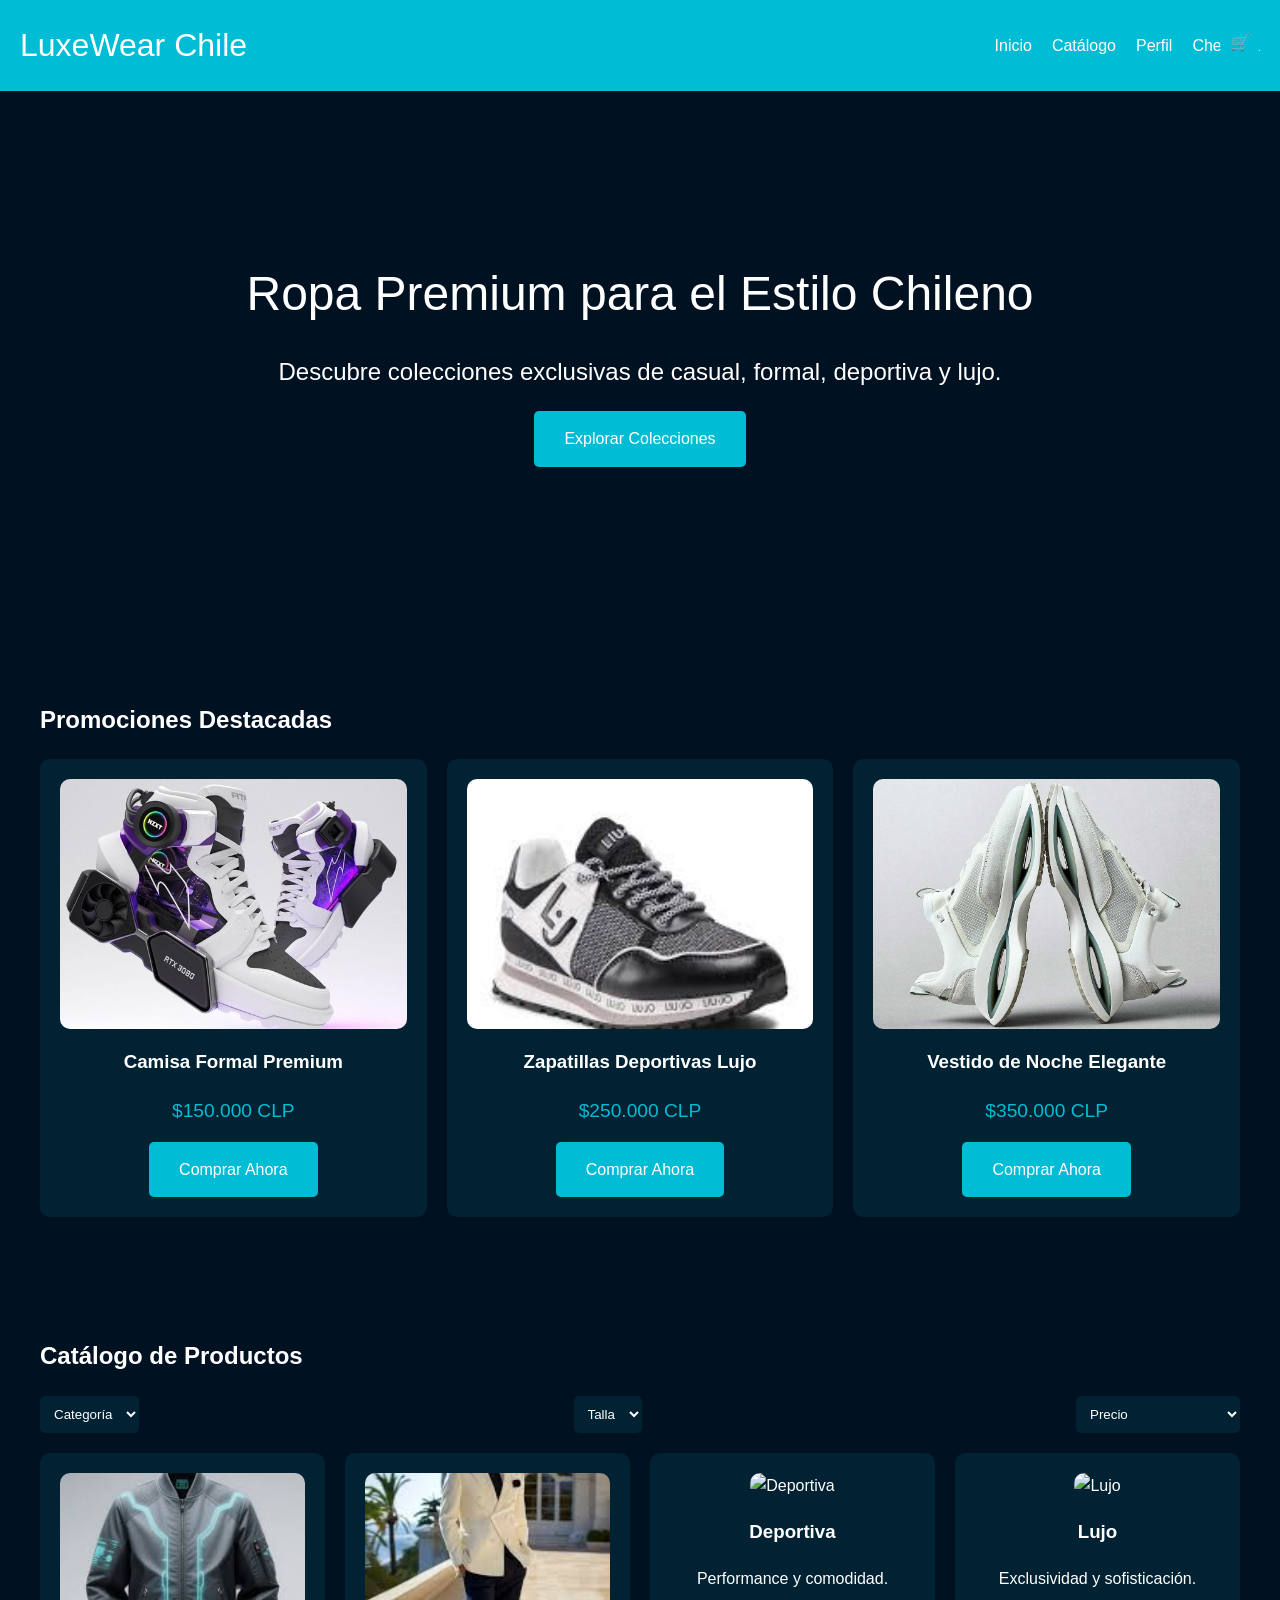
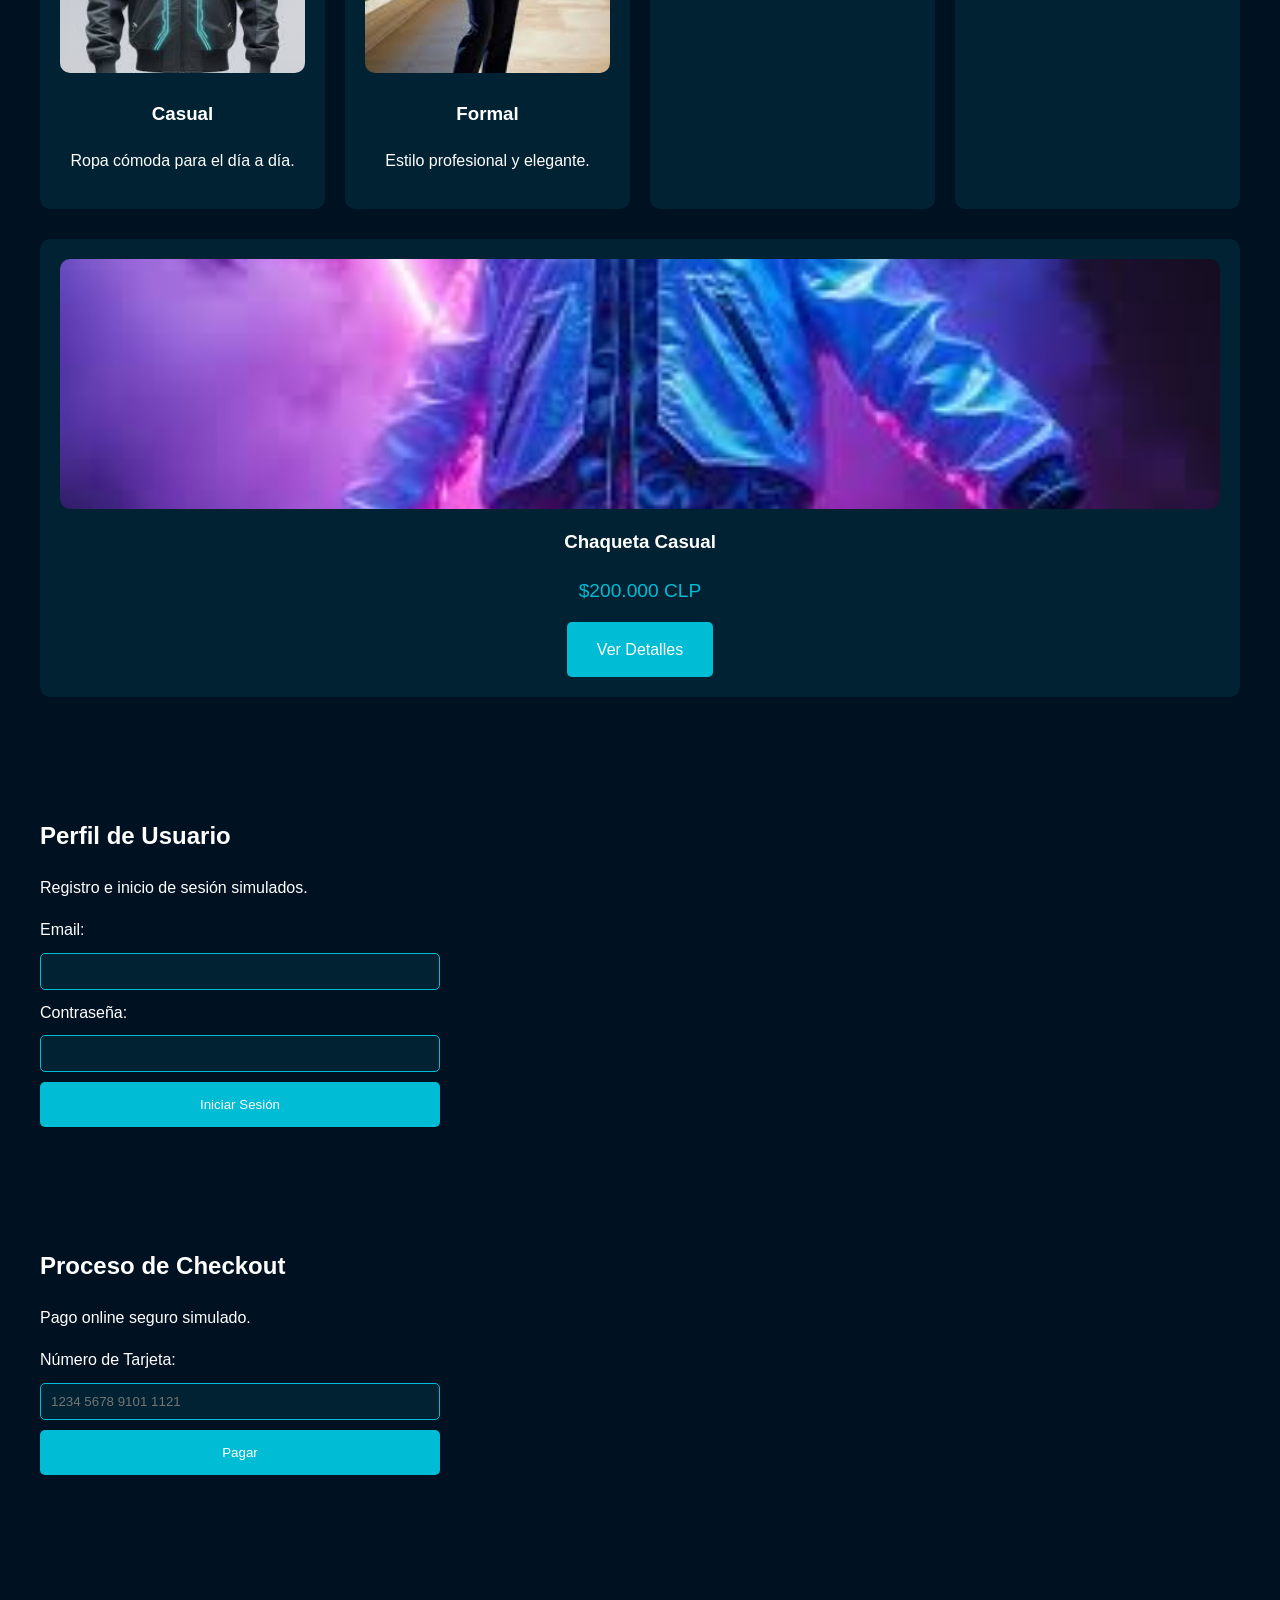
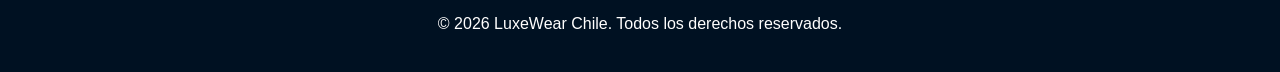
==== pagina/index.html @ 0e051fef "Merge branch 'main' of https://github.com/vantonio11/Programaci-n-Front-End" ====
<!DOCTYPE html>
<html lang="es">
<head>
    <meta charset="UTF-8">
    <meta name="viewport" content="width=device-width, initial-scale=1.0">
    <title>LuxeWear Chile - Ropa Premium</title>
    
    <link rel="stylesheet" href="estilos/estilo_pag_rop.css">
    
    <link rel="icon" href="imagenes/logo/logo.svg" type="image/x-icon">
</head>
<body>
    <header>
        <h1>LuxeWear Chile</h1>
        <nav>
            <ul>
                <li><a href="#inicio">Inicio</a></li>
                <li><a href="#catalogo">Catálogo</a></li>
                <li><a href="#perfil">Perfil</a></li>
                <li><a href="#checkout">Checkout</a></li>
            </ul>
        </nav>
    </header>

    <div class="cart" onclick="alert('Carrito de compras - Funcionalidad básica')">🛒</div>
    
    <section id="inicio" class="banner">
        <div>
            <h2>Ropa Premium para el Estilo Chileno</h2>
            <p>Descubre colecciones exclusivas de casual, formal, deportiva y lujo.</p>
            <a href="#catalogo" class="cta-button">Explorar Colecciones</a>
        </div>
    </section>
    
    <section class="section">
        <h2>Promociones Destacadas</h2>
        <div class="products">
            <div class="product">
                <img src="imagenes/zapatillas/zapa2.jpg" alt="Producto 1">
                <h3>Camisa Formal Premium</h3>
                <p class="price">$150.000 CLP</p>
                <a href="#" class="cta-button">Comprar Ahora</a>
            </div>
            <div class="product">
                <img src="imagenes/zapatillas/zapa1.jpg" alt="Producto 2">
                <h3>Zapatillas Deportivas Lujo</h3>
                <p class="price">$250.000 CLP</p>
                <a href="#" class="cta-button">Comprar Ahora</a>
            </div>
            <div class="product">
                <img src="imagenes/zapatillas/zapa3.jpg" alt="Producto 3">
                <h3>Vestido de Noche Elegante</h3>
                <p class="price">$350.000 CLP</p>
                <a href="#" class="cta-button">Comprar Ahora</a>
            </div>
        </div>
    </section>
    
    <section id="catalogo" class="section">
        <h2>Catálogo de Productos</h2>
        <div class="filters">
            <select>
                <option>Categoría</option>
                <option>Casual</option>
                <option>Formal</option>
                <option>Deportiva</option>
                <option>Lujo</option>
            </select>
            <select>
                <option>Talla</option>
                <option>S</option>
                <option>M</option>
                <option>L</option>
                <option>XL</option>
            </select>
            <select>
                <option>Precio</option>
                <option>$0 - $100.000</option>
                <option>$100.000 - $300.000</option>
                <option>$300.000+</option>
            </select>
        </div>
        <div class="categories">
            <div class="category">
                <img src="imagenes/chaquetas/chaqueta3.jpg" alt="Casual">
                <h3>Casual</h3>
                <p>Ropa cómoda para el día a día.</p>
            </div>
            <div class="category">
                <img src="imagenes/trajes/traje1.jpg" alt="Formal">
                <h3>Formal</h3>
                <p>Estilo profesional y elegante.</p>
            </div>
            <div class="category">
                <img src="https://via.placeholder.com/250x200/002233/00bcd4?text=Deportiva" alt="Deportiva">
                <h3>Deportiva</h3>
                <p>Performance y comodidad.</p>
            </div>
            <div class="category">
                <img src="https://via.placeholder.com/250x200/002233/00bcd4?text=Lujo" alt="Lujo">
                <h3>Lujo</h3>
                <p>Exclusividad y sofisticación.</p>
            </div>
        </div>
        <div class="products" style="margin-top: 30px;">
            <div class="product">
                <img src="imagenes/chaquetas/chaqueta2.jpg" alt="Producto 4">
                <h3>Chaqueta Casual</h3>
                <p class="price">$200.000 CLP</p>
                <a href="#" class="cta-button">Ver Detalles</a>
            </div>
        </div>
    </section>
    
    <section id="perfil" class="section">
        <h2>Perfil de Usuario</h2>
        <p>Registro e inicio de sesión simulados.</p>
        <form>
            <label for="email">Email:</label>
            <input type="email" id="email" name="email" required>
            <label for="password">Contraseña:</label>
            <input type="password" id="password" name="password" required>
            <button type="submit" class="cta-button" style="border:none; cursor:pointer;">Iniciar Sesión</button>
        </form>
    </section>
    
    <section id="checkout" class="section">
        <h2>Proceso de Checkout</h2>
        <p>Pago online seguro simulado.</p>
        <form>
            <label for="card">Número de Tarjeta:</label>
            <input type="text" id="card" name="card" placeholder="1234 5678 9101 1121" required>
            <button type="submit" class="cta-button" style="border:none; cursor:pointer;">Pagar</button>
        </form>
    </section>
    
    <footer>
        <p>&copy; 2026 LuxeWear Chile. Todos los derechos reservados.</p>
    </footer>
    
    <script>
        // JS para interacción básica
        document.querySelectorAll('.category').forEach(cat => {
            cat.addEventListener('click', () => {
                alert('Filtrar por categoría: ' + cat.querySelector('h3').textContent);
            });
        });
    </script>
</body>
</html>
---- pagina/estilos/estilo_pag_rop.css ----
/* Configuración General */
body {
    font-family: 'Helvetica Neue', Arial, sans-serif;
    margin: 0;
    padding: 0;
    background-color: #001122; /* Azul marino */
    color: #ffffff; /* Blanco */
    line-height: 1.6;
}

/* Encabezado */
header {
    background-color: #00bcd4; /* Cian */
    padding: 20px;
    display: flex;
    justify-content: space-between;
    align-items: center;
    position: sticky;
    top: 0;
    z-index: 100;
}

header h1 {
    margin: 0;
    font-size: 2em;
    font-weight: 300;
}

nav ul {
    list-style: none;
    margin: 0;
    padding: 0;
    display: flex;
}

nav li {
    margin-left: 20px;
}

nav a {
    color: #ffffff;
    text-decoration: none;
    font-weight: 300;
}

nav a:hover {
    text-decoration: underline;
}

/* Carrito */
.cart {
    position: fixed;
    top: 20px;
    right: 20px;
    background-color: #00bcd4;
    color: #ffffff;
    padding: 10px;
    border-radius: 50%;
    cursor: pointer;
    z-index: 101;
}

/* Banner Principal */
.banner {
    background-image: url('https://via.placeholder.com/1920x600/001122/00bcd4?text=Banner+LuxeWear');
    background-size: cover;
    background-position: center;
    height: 60vh;
    display: flex;
    align-items: center;
    justify-content: center;
    text-align: center;
    animation: fadeIn 2s;
}

.banner h2 {
    font-size: 3em;
    margin: 0;
    font-weight: 300;
}

.banner p {
    font-size: 1.5em;
    margin: 20px 0;
}

/* Botones y Secciones */
.cta-button {
    background-color: #00bcd4;
    color: #ffffff;
    padding: 15px 30px;
    text-decoration: none;
    border-radius: 5px;
    font-weight: 300;
    transition: background-color 0.3s;
    display: inline-block;
}

.cta-button:hover {
    background-color: #0097a7;
}

.section {
    padding: 50px 20px;
    max-width: 1200px;
    margin: 0 auto;
}

/* Cuadrículas (Grids) */
.categories, .products {
    display: grid;
    grid-template-columns: repeat(auto-fit, minmax(250px, 1fr));
    gap: 20px;
}

.category, .product {
    background-color: #002233;
    padding: 20px;
    text-align: center;
    border-radius: 10px;
    transition: transform 0.3s;
}

.category:hover {
    transform: translateY(-10px);
}

.category img, .product img {
    width: 100%;
    height: 200px;
    object-fit: cover;
    border-radius: 10px;
}

.product img {
    height: 250px;
}

.product h3 {
    margin: 10px 0;
}

.product .price {
    font-size: 1.2em;
    color: #00bcd4;
    margin-bottom: 15px;
}

/* Filtros y Formularios */
.filters {
    display: flex;
    justify-content: space-between;
    margin-bottom: 20px;
}

.filters select {
    background-color: #002233;
    color: #ffffff;
    border: none;
    padding: 10px;
    border-radius: 5px;
}

form {
    display: flex;
    flex-direction: column;
    max-width: 400px;
    gap: 10px;
}

input {
    padding: 10px;
    border-radius: 5px;
    border: 1px solid #00bcd4;
    background-color: #002233;
    color: white;
}

/* Pie de página */
footer {
    background-color: #001122;
    text-align: center;
    padding: 20px;
    margin-top: 50px;
}

/* Animaciones */
@keyframes fadeIn {
    from { opacity: 0; }
    to { opacity: 1; }
}

/* Responsivo */
@media (max-width: 768px) {
    header {
        flex-direction: column;
    }
    nav ul {
        flex-direction: column;
        margin-top: 10px;
    }
    nav li {
        margin: 5px 0;
        text-align: center;
    }
    .banner h2 {
        font-size: 2em;
    }
    .banner p {
        font-size: 1.2em;
    }
}
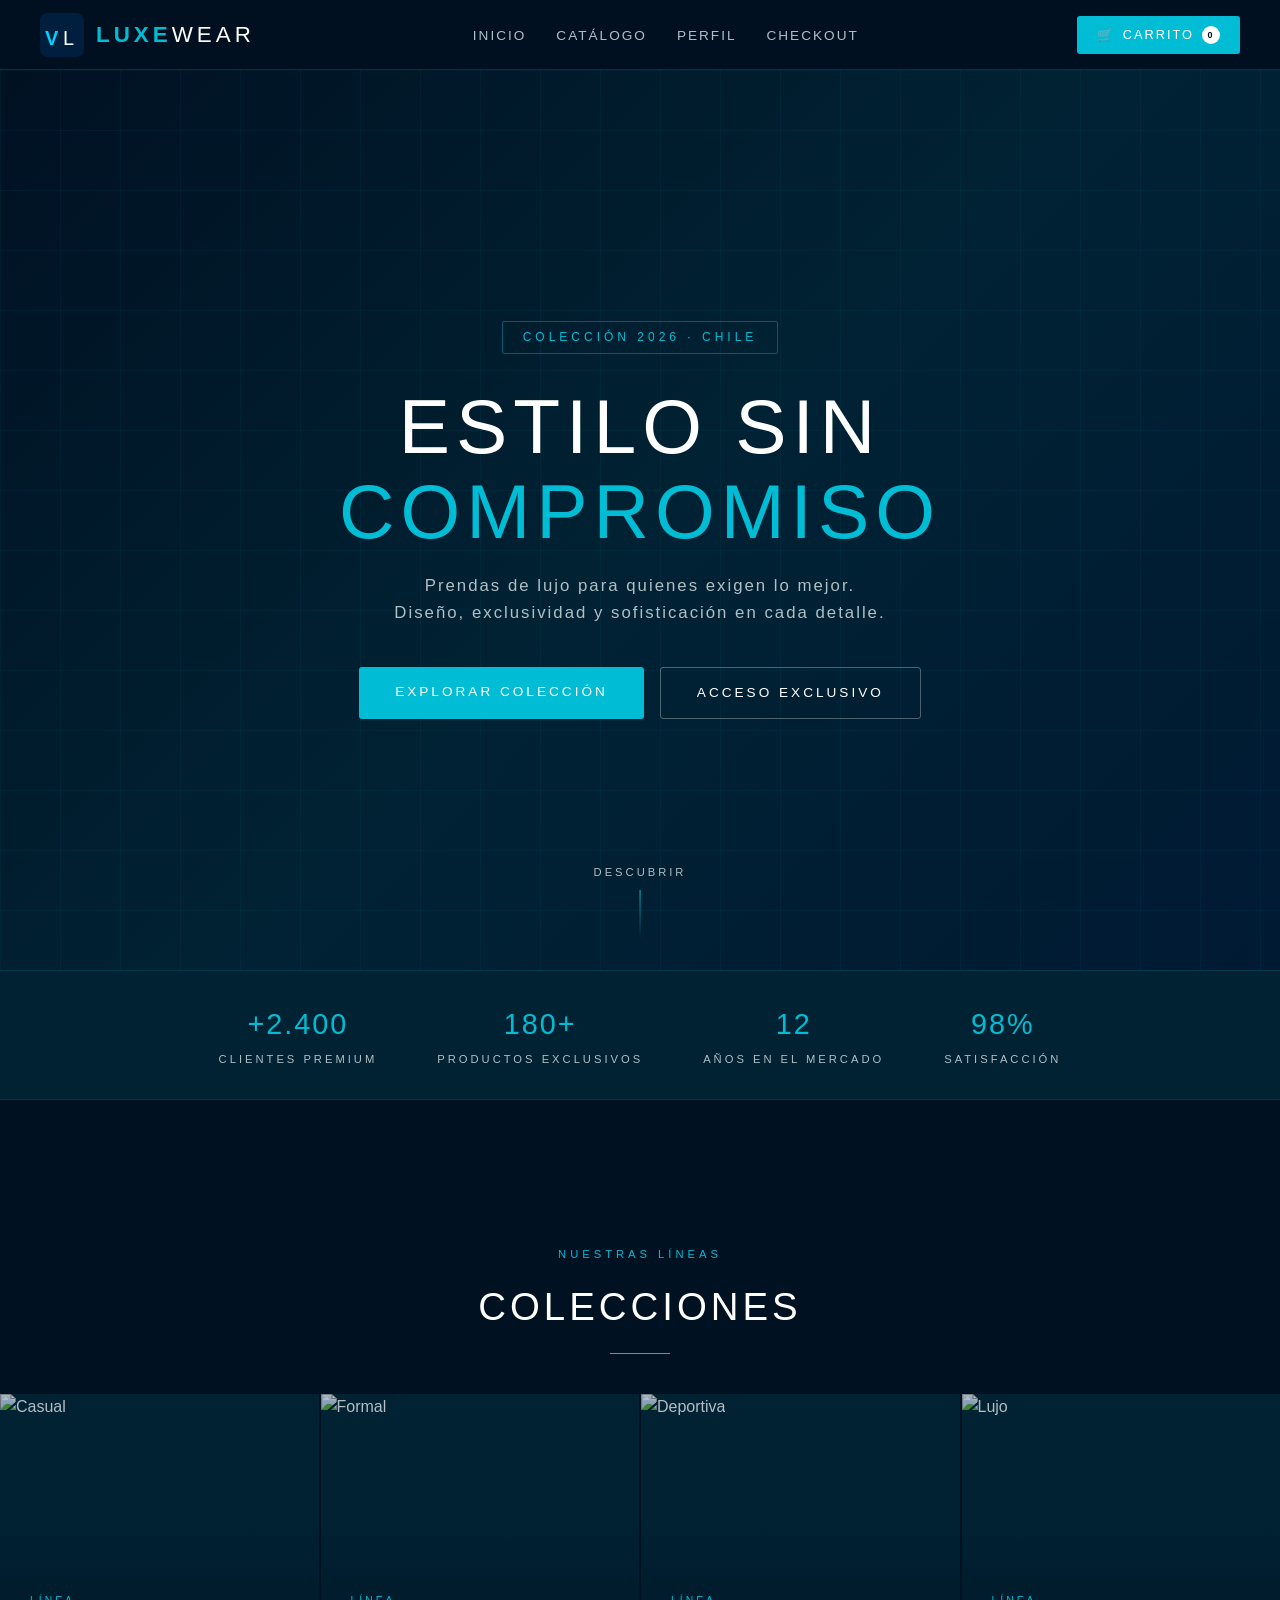
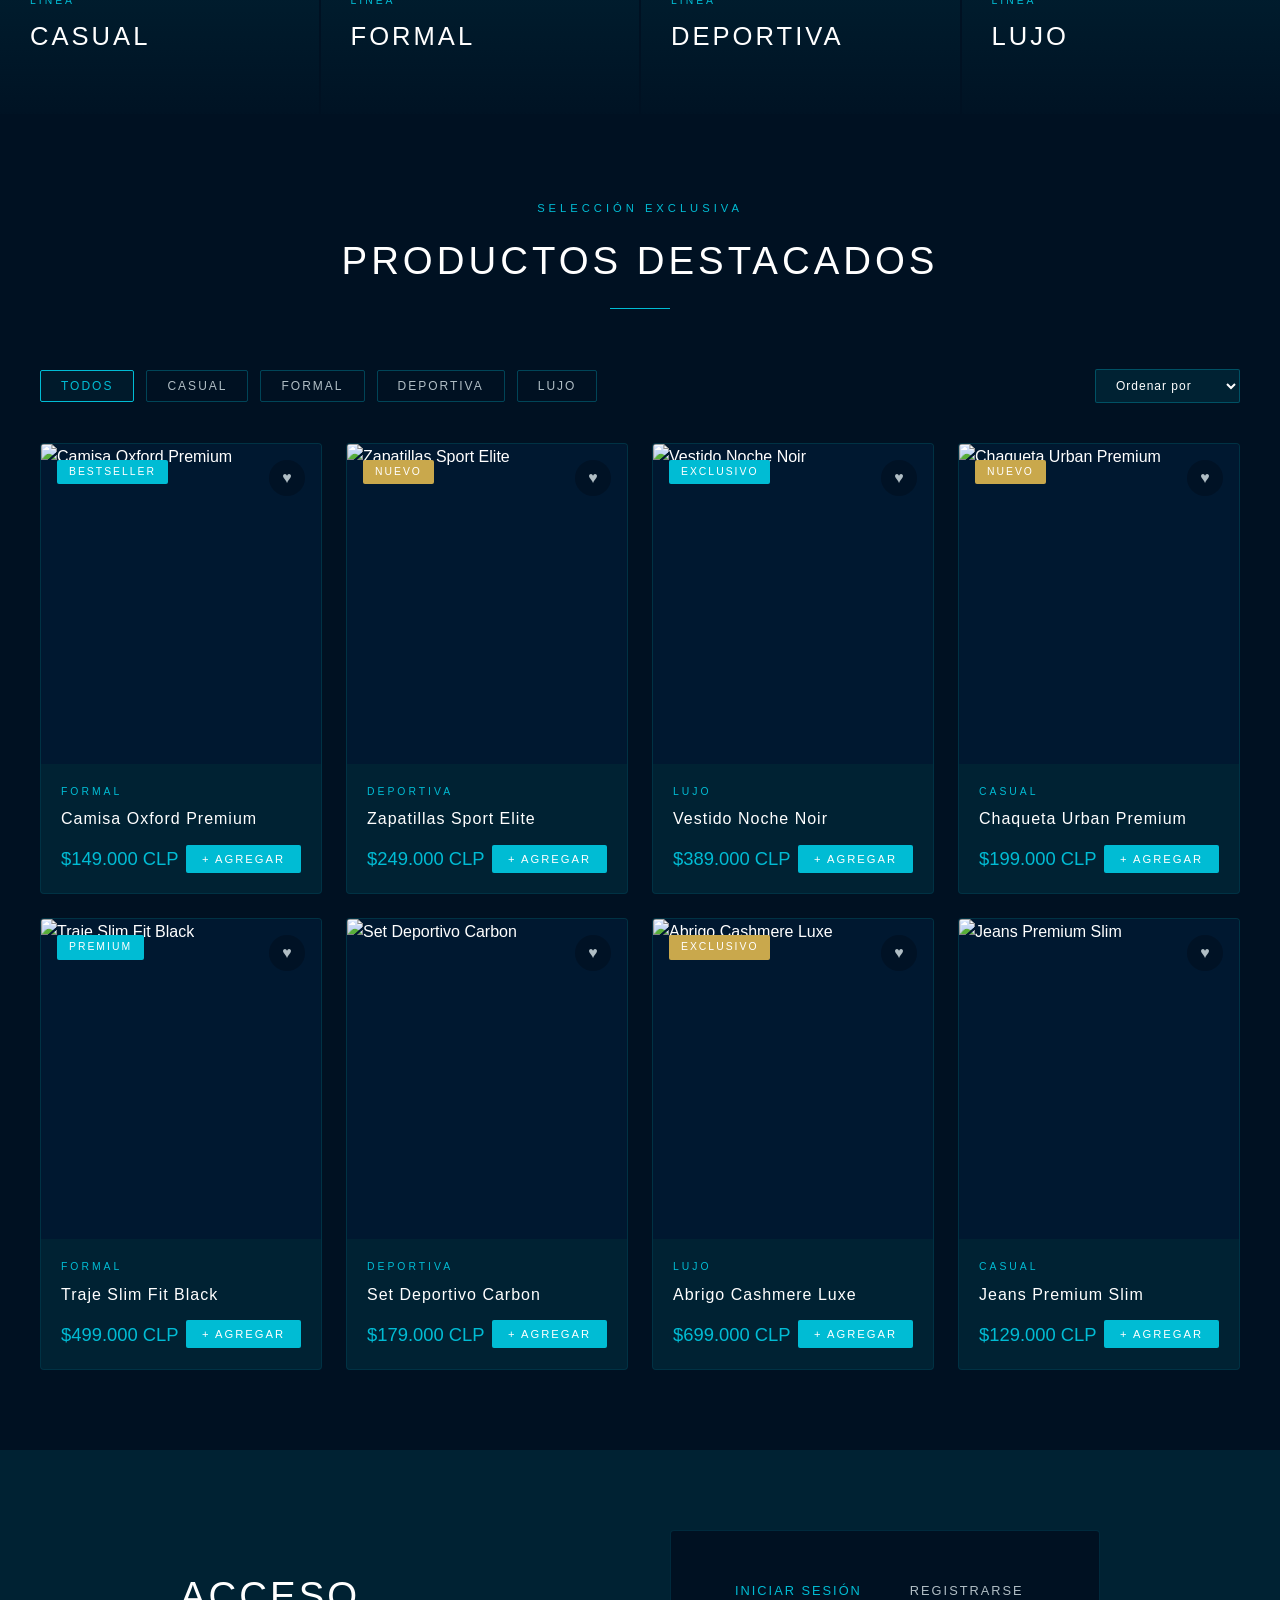
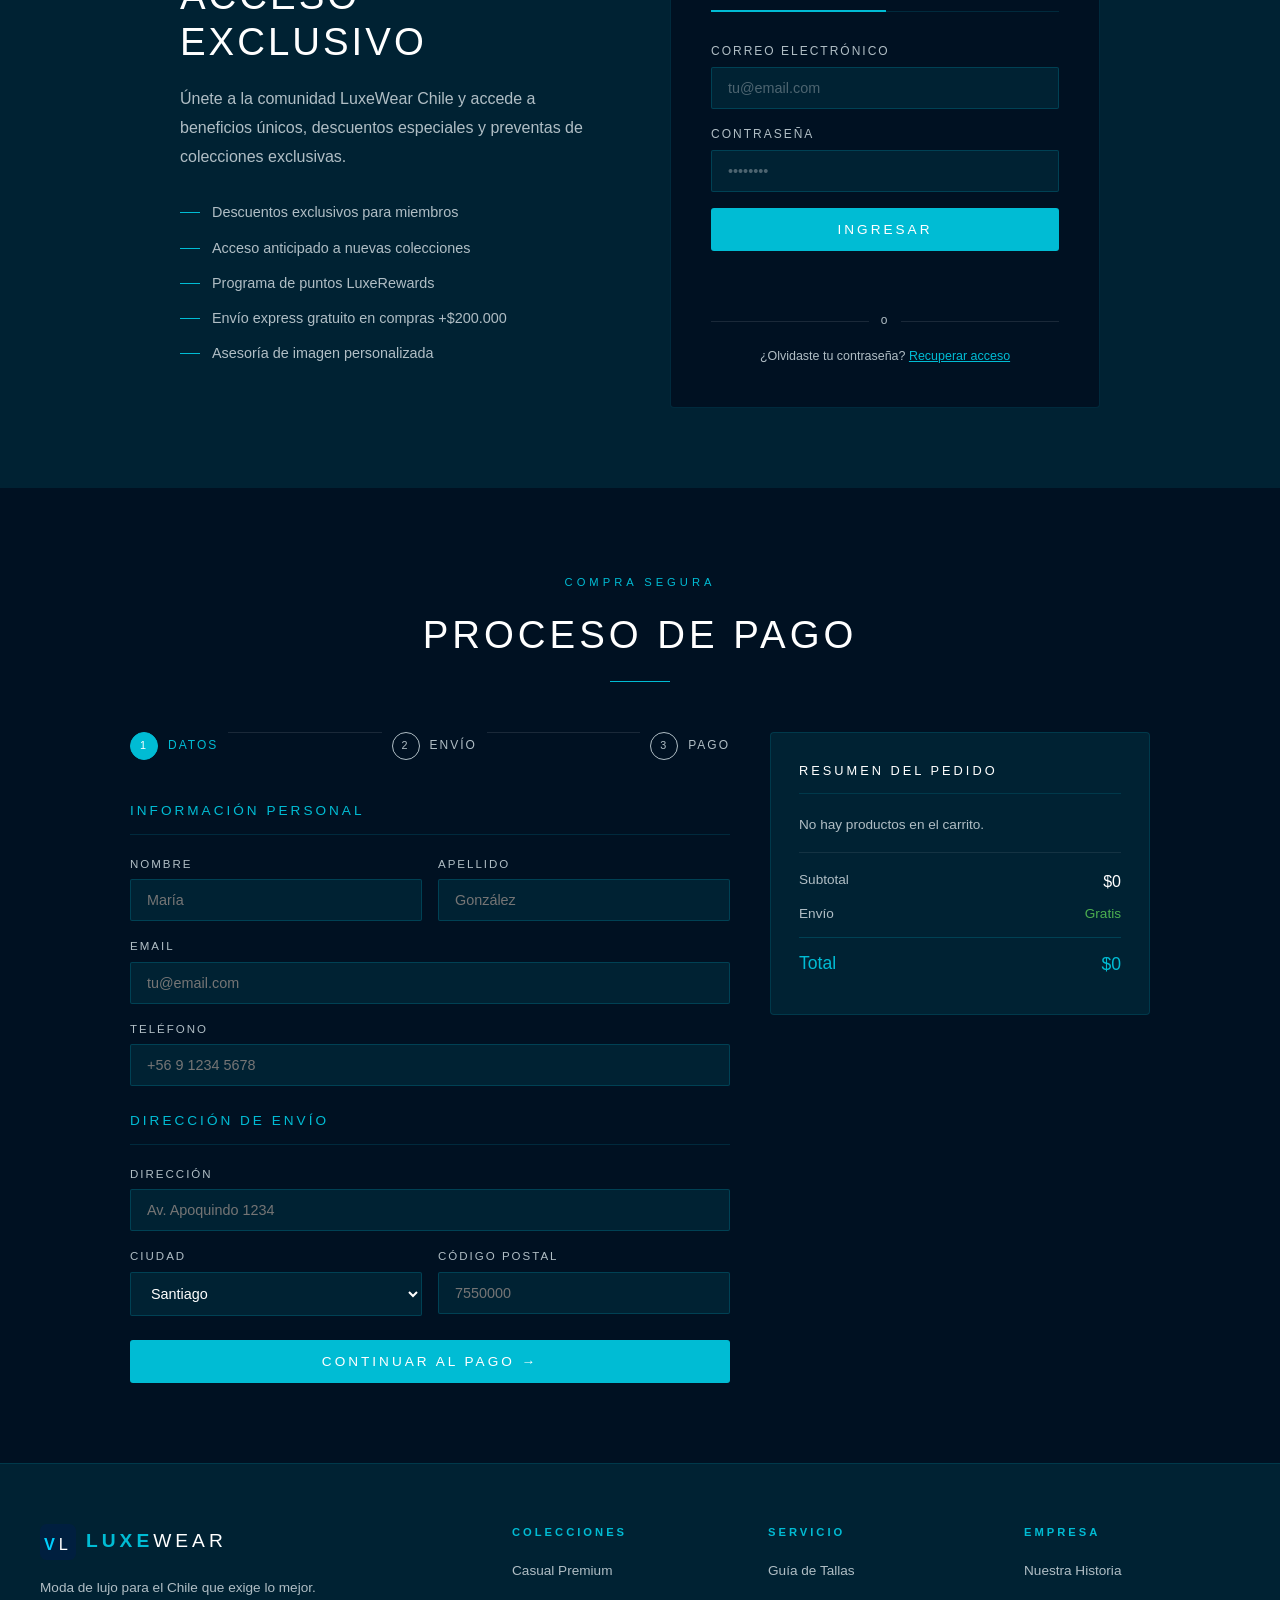
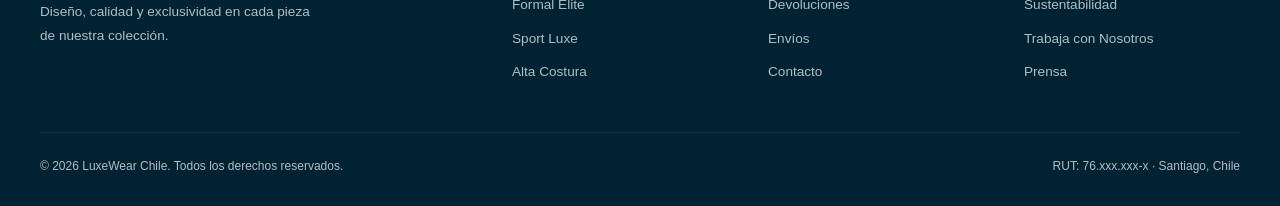
==== commit 6931cfcf: "Fix typo in project title in README.md" ====
--- a/pagina/index.html
+++ b/pagina/index.html
@@ -1,150 +1,708 @@
 <!DOCTYPE html>
 <html lang="es">
 <head>
-    <meta charset="UTF-8">
-    <meta name="viewport" content="width=device-width, initial-scale=1.0">
-    <title>LuxeWear Chile - Ropa Premium</title>
-    
-    <link rel="stylesheet" href="estilos/estilo_pag_rop.css">
-    
-    <link rel="icon" href="imagenes/logo/logo.svg" type="image/x-icon">
+<meta charset="UTF-8">
+<meta name="viewport" content="width=device-width, initial-scale=1.0">
+<title>LuxeWear Chile</title>
+<style>
+  *{margin:0;padding:0;box-sizing:border-box}
+  :root{--navy:#001122;--navy2:#002233;--navy3:#003344;--cyan:#00bcd4;--cyan2:#0097a7;--cyan3:#00e5ff;--white:#ffffff;--gray:#b0bec5;--gold:#c9a84c}
+  body{font-family:'Helvetica Neue',Arial,sans-serif;background:var(--navy);color:var(--white);line-height:1.6;scroll-behavior:smooth}
+  /* HEADER */
+  header{background:rgba(0,17,34,0.95);backdrop-filter:blur(10px);padding:0 40px;height:70px;display:flex;justify-content:space-between;align-items:center;position:sticky;top:0;z-index:200;border-bottom:1px solid rgba(0,188,212,0.2)}
+  .logo{display:flex;align-items:center;gap:12px;text-decoration:none}
+  .logo svg{width:44px;height:44px}
+  .logo-text{font-size:1.4em;font-weight:200;letter-spacing:4px;color:var(--white);text-transform:uppercase}
+  .logo-text span{color:var(--cyan);font-weight:600}
+  nav ul{list-style:none;display:flex;gap:30px;align-items:center}
+  nav a{color:var(--gray);text-decoration:none;font-size:.85em;letter-spacing:2px;text-transform:uppercase;transition:color .3s}
+  nav a:hover{color:var(--cyan)}
+  .nav-cart{background:var(--cyan);color:var(--white);border:none;padding:10px 20px;border-radius:3px;cursor:pointer;font-size:.8em;letter-spacing:2px;text-transform:uppercase;transition:background .3s;display:flex;align-items:center;gap:8px}
+  .nav-cart:hover{background:var(--cyan2)}
+  .cart-count{background:var(--white);color:var(--navy);border-radius:50%;width:18px;height:18px;font-size:.7em;display:flex;align-items:center;justify-content:center;font-weight:700}
+  /* HERO */
+  #inicio{min-height:100vh;display:flex;align-items:center;justify-content:center;text-align:center;position:relative;overflow:hidden}
+  .hero-bg{position:absolute;inset:0;background:linear-gradient(135deg,#001122 0%,#002233 50%,#001a33 100%);z-index:0}
+  .hero-grid{position:absolute;inset:0;background-image:linear-gradient(rgba(0,188,212,0.05) 1px,transparent 1px),linear-gradient(90deg,rgba(0,188,212,0.05) 1px,transparent 1px);background-size:60px 60px;z-index:1}
+  .hero-content{position:relative;z-index:2;max-width:800px;padding:40px 20px}
+  .hero-tag{display:inline-block;border:1px solid rgba(0,188,212,0.4);color:var(--cyan);font-size:.75em;letter-spacing:4px;text-transform:uppercase;padding:6px 20px;border-radius:2px;margin-bottom:30px}
+  .hero-title{font-size:clamp(2.5em,6vw,5em);font-weight:100;letter-spacing:6px;text-transform:uppercase;line-height:1.1;margin-bottom:20px}
+  .hero-title strong{color:var(--cyan);font-weight:300;display:block}
+  .hero-sub{color:var(--gray);font-size:1.05em;font-weight:300;letter-spacing:2px;margin-bottom:40px;max-width:500px;margin-left:auto;margin-right:auto}
+  .hero-btns{display:flex;gap:16px;justify-content:center;flex-wrap:wrap}
+  .btn-primary{background:var(--cyan);color:var(--white);padding:14px 36px;border-radius:3px;text-decoration:none;font-size:.85em;letter-spacing:3px;text-transform:uppercase;transition:all .3s;border:none;cursor:pointer;display:inline-block}
+  .btn-primary:hover{background:var(--cyan2);transform:translateY(-2px)}
+  .btn-outline{background:transparent;color:var(--white);padding:14px 36px;border-radius:3px;text-decoration:none;font-size:.85em;letter-spacing:3px;text-transform:uppercase;transition:all .3s;border:1px solid rgba(255,255,255,0.3);cursor:pointer;display:inline-block}
+  .btn-outline:hover{border-color:var(--cyan);color:var(--cyan);transform:translateY(-2px)}
+  .hero-scroll{position:absolute;bottom:30px;left:50%;transform:translateX(-50%);z-index:2;text-align:center;color:var(--gray);font-size:.7em;letter-spacing:3px;text-transform:uppercase}
+  .scroll-line{width:1px;height:50px;background:linear-gradient(var(--cyan),transparent);margin:8px auto 0}
+  /* STATS */
+  .stats-bar{background:var(--navy2);border-top:1px solid rgba(0,188,212,0.15);border-bottom:1px solid rgba(0,188,212,0.15);padding:30px 40px;display:flex;justify-content:center;gap:60px;flex-wrap:wrap}
+  .stat{text-align:center}
+  .stat-num{font-size:1.8em;font-weight:200;color:var(--cyan);letter-spacing:2px}
+  .stat-label{font-size:.7em;letter-spacing:3px;text-transform:uppercase;color:var(--gray);margin-top:4px}
+  /* SECTIONS */
+  .section{padding:80px 40px;max-width:1300px;margin:0 auto}
+  .section-header{text-align:center;margin-bottom:60px}
+  .section-tag{display:inline-block;color:var(--cyan);font-size:.7em;letter-spacing:4px;text-transform:uppercase;margin-bottom:12px}
+  .section-title{font-size:clamp(1.8em,3vw,2.8em);font-weight:200;letter-spacing:4px;text-transform:uppercase}
+  .section-line{width:60px;height:1px;background:var(--cyan);margin:16px auto 0}
+  /* CATEGORÍAS */
+  #catalogo{padding-top:80px}
+  .cat-grid{display:grid;grid-template-columns:repeat(auto-fit,minmax(260px,1fr));gap:2px}
+  .cat-card{position:relative;height:320px;overflow:hidden;cursor:pointer;background:var(--navy2)}
+  .cat-img{width:100%;height:100%;object-fit:cover;transition:transform .6s;opacity:.7}
+  .cat-card:hover .cat-img{transform:scale(1.08)}
+  .cat-overlay{position:absolute;inset:0;background:linear-gradient(to top,rgba(0,17,34,.9) 0%,transparent 60%);display:flex;flex-direction:column;justify-content:flex-end;padding:30px;transition:all .3s}
+  .cat-card:hover .cat-overlay{background:linear-gradient(to top,rgba(0,17,34,.95) 0%,rgba(0,188,212,.1) 100%)}
+  .cat-tag{color:var(--cyan);font-size:.65em;letter-spacing:3px;text-transform:uppercase;margin-bottom:6px}
+  .cat-name{font-size:1.6em;font-weight:200;letter-spacing:3px;text-transform:uppercase}
+  .cat-desc{color:var(--gray);font-size:.85em;margin-top:6px;opacity:0;transform:translateY(10px);transition:all .3s}
+  .cat-card:hover .cat-desc{opacity:1;transform:translateY(0)}
+  /* PRODUCTOS */
+  .prod-filters{display:flex;gap:12px;margin-bottom:40px;flex-wrap:wrap;align-items:center}
+  .filter-btn{background:transparent;border:1px solid rgba(0,188,212,0.3);color:var(--gray);padding:8px 20px;border-radius:2px;cursor:pointer;font-size:.75em;letter-spacing:2px;text-transform:uppercase;transition:all .3s}
+  .filter-btn.active,.filter-btn:hover{border-color:var(--cyan);color:var(--cyan);background:rgba(0,188,212,0.05)}
+  .filter-select{background:var(--navy2);border:1px solid rgba(0,188,212,0.3);color:var(--white);padding:8px 16px;border-radius:2px;font-size:.75em;letter-spacing:1px;margin-left:auto}
+  .prod-grid{display:grid;grid-template-columns:repeat(auto-fill,minmax(280px,1fr));gap:24px}
+  .prod-card{background:var(--navy2);border:1px solid rgba(0,188,212,0.1);border-radius:4px;overflow:hidden;transition:all .3s;cursor:pointer}
+  .prod-card:hover{border-color:rgba(0,188,212,0.4);transform:translateY(-4px)}
+  .prod-img-wrap{position:relative;height:320px;overflow:hidden;background:#001830}
+  .prod-img{width:100%;height:100%;object-fit:cover;transition:transform .6s}
+  .prod-card:hover .prod-img{transform:scale(1.05)}
+  .prod-badge{position:absolute;top:16px;left:16px;background:var(--cyan);color:var(--white);font-size:.65em;letter-spacing:2px;text-transform:uppercase;padding:4px 12px;border-radius:2px}
+  .prod-badge.new{background:var(--gold)}
+  .prod-fav{position:absolute;top:16px;right:16px;background:rgba(0,17,34,.7);border:none;color:var(--gray);width:36px;height:36px;border-radius:50%;cursor:pointer;display:flex;align-items:center;justify-content:center;font-size:1em;transition:all .3s}
+  .prod-fav:hover,.prod-fav.active{color:#ff6b6b;background:rgba(255,107,107,.15)}
+  .prod-info{padding:20px}
+  .prod-cat{color:var(--cyan);font-size:.65em;letter-spacing:3px;text-transform:uppercase;margin-bottom:6px}
+  .prod-name{font-size:1em;font-weight:400;letter-spacing:1px;margin-bottom:8px}
+  .prod-bottom{display:flex;justify-content:space-between;align-items:center;margin-top:12px}
+  .prod-price{font-size:1.15em;color:var(--cyan);font-weight:300}
+  .prod-price-old{font-size:.8em;color:var(--gray);text-decoration:line-through;margin-left:6px}
+  .btn-add{background:var(--cyan);border:none;color:var(--white);padding:8px 16px;border-radius:2px;font-size:.7em;letter-spacing:2px;text-transform:uppercase;cursor:pointer;transition:background .3s}
+  .btn-add:hover{background:var(--cyan2)}
+  /* CARRITO LATERAL */
+  .cart-overlay{position:fixed;inset:0;background:rgba(0,0,0,.7);z-index:300;opacity:0;pointer-events:none;transition:opacity .3s}
+  .cart-overlay.open{opacity:1;pointer-events:all}
+  .cart-drawer{position:fixed;right:-420px;top:0;width:420px;max-width:95vw;height:100vh;background:var(--navy2);border-left:1px solid rgba(0,188,212,0.2);z-index:301;transition:right .35s cubic-bezier(.4,0,.2,1);display:flex;flex-direction:column}
+  .cart-drawer.open{right:0}
+  .cart-header-d{padding:24px;border-bottom:1px solid rgba(0,188,212,0.15);display:flex;justify-content:space-between;align-items:center}
+  .cart-header-d h3{font-size:1em;letter-spacing:3px;text-transform:uppercase;font-weight:300}
+  .cart-close{background:none;border:none;color:var(--gray);font-size:1.5em;cursor:pointer;transition:color .3s}
+  .cart-close:hover{color:var(--white)}
+  .cart-items{flex:1;overflow-y:auto;padding:20px}
+  .cart-item{display:flex;gap:12px;margin-bottom:16px;padding-bottom:16px;border-bottom:1px solid rgba(255,255,255,.06)}
+  .cart-item-img{width:70px;height:80px;object-fit:cover;border-radius:2px;background:var(--navy3)}
+  .cart-item-info{flex:1}
+  .cart-item-name{font-size:.85em;margin-bottom:4px}
+  .cart-item-price{color:var(--cyan);font-size:.9em}
+  .cart-item-qty{display:flex;align-items:center;gap:10px;margin-top:8px}
+  .qty-btn{background:var(--navy3);border:1px solid rgba(0,188,212,0.2);color:var(--white);width:24px;height:24px;border-radius:2px;cursor:pointer;font-size:1em;display:flex;align-items:center;justify-content:center}
+  .cart-item-remove{background:none;border:none;color:var(--gray);font-size:.75em;cursor:pointer;letter-spacing:1px;text-transform:uppercase;margin-top:6px;transition:color .3s}
+  .cart-item-remove:hover{color:#ff6b6b}
+  .cart-footer-d{padding:24px;border-top:1px solid rgba(0,188,212,0.15)}
+  .cart-total{display:flex;justify-content:space-between;margin-bottom:20px;font-size:1em}
+  .cart-total span:last-child{color:var(--cyan);font-size:1.2em}
+  .empty-cart{text-align:center;padding:60px 20px;color:var(--gray)}
+  .empty-cart-icon{font-size:3em;margin-bottom:16px;opacity:.4}
+  /* PERFIL / AUTH */
+  #perfil{background:var(--navy2);padding:80px 0}
+  .auth-container{max-width:1000px;margin:0 auto;padding:0 40px;display:grid;grid-template-columns:1fr 1fr;gap:60px;align-items:center}
+  .auth-info h2{font-size:clamp(1.8em,3vw,2.5em);font-weight:200;letter-spacing:3px;text-transform:uppercase;line-height:1.2;margin-bottom:20px}
+  .auth-info p{color:var(--gray);line-height:1.8;margin-bottom:30px}
+  .auth-features{list-style:none;display:flex;flex-direction:column;gap:12px}
+  .auth-features li{display:flex;align-items:center;gap:12px;color:var(--gray);font-size:.9em}
+  .auth-features li::before{content:'';width:20px;height:1px;background:var(--cyan);flex-shrink:0}
+  .auth-box{background:var(--navy);border:1px solid rgba(0,188,212,0.15);border-radius:4px;padding:40px}
+  .auth-tabs{display:flex;gap:0;margin-bottom:30px;border-bottom:1px solid rgba(0,188,212,0.15)}
+  .auth-tab{background:none;border:none;color:var(--gray);padding:12px 24px;font-size:.8em;letter-spacing:2px;text-transform:uppercase;cursor:pointer;border-bottom:2px solid transparent;margin-bottom:-1px;transition:all .3s}
+  .auth-tab.active{color:var(--cyan);border-bottom-color:var(--cyan)}
+  .auth-form{display:none;flex-direction:column;gap:16px}
+  .auth-form.active{display:flex}
+  .form-group{display:flex;flex-direction:column;gap:6px}
+  .form-group label{font-size:.75em;letter-spacing:2px;text-transform:uppercase;color:var(--gray)}
+  .form-group input{background:var(--navy2);border:1px solid rgba(0,188,212,0.2);color:var(--white);padding:12px 16px;border-radius:2px;font-size:.9em;transition:border .3s;outline:none}
+  .form-group input:focus{border-color:var(--cyan)}
+  .form-group input::placeholder{color:rgba(255,255,255,.3)}
+  .form-divider{display:flex;align-items:center;gap:12px;color:var(--gray);font-size:.75em;letter-spacing:2px}
+  .form-divider::before,.form-divider::after{content:'';flex:1;height:1px;background:rgba(255,255,255,.1)}
+  .auth-msg{font-size:.8em;text-align:center;margin-top:8px;min-height:20px;color:var(--cyan)}
+  /* CHECKOUT */
+  #checkout{padding:80px 0}
+  .checkout-container{max-width:1100px;margin:0 auto;padding:0 40px;display:grid;grid-template-columns:1fr 380px;gap:40px;align-items:start}
+  .checkout-steps{display:flex;gap:0;margin-bottom:40px}
+  .step{display:flex;align-items:center;gap:10px;font-size:.75em;letter-spacing:2px;text-transform:uppercase;color:var(--gray)}
+  .step.active{color:var(--cyan)}
+  .step.done{color:var(--gray)}
+  .step-num{width:28px;height:28px;border-radius:50%;border:1px solid currentColor;display:flex;align-items:center;justify-content:center;font-size:.9em;flex-shrink:0}
+  .step.active .step-num{background:var(--cyan);border-color:var(--cyan);color:var(--white)}
+  .step.done .step-num{background:rgba(0,188,212,.2);border-color:var(--cyan)}
+  .step-sep{flex:1;height:1px;background:rgba(255,255,255,.1);margin:0 10px}
+  .checkout-form-title{font-size:.85em;letter-spacing:3px;text-transform:uppercase;color:var(--cyan);margin-bottom:20px;padding-bottom:12px;border-bottom:1px solid rgba(0,188,212,.15)}
+  .form-row{display:grid;grid-template-columns:1fr 1fr;gap:16px}
+  .checkout-group{display:flex;flex-direction:column;gap:6px;margin-bottom:16px}
+  .checkout-group label{font-size:.72em;letter-spacing:2px;text-transform:uppercase;color:var(--gray)}
+  .checkout-group input,.checkout-group select{background:var(--navy2);border:1px solid rgba(0,188,212,0.2);color:var(--white);padding:12px 16px;border-radius:2px;font-size:.9em;outline:none;transition:border .3s;width:100%}
+  .checkout-group input:focus,.checkout-group select:focus{border-color:var(--cyan)}
+  .checkout-group select option{background:var(--navy2)}
+  .order-summary{background:var(--navy2);border:1px solid rgba(0,188,212,.15);border-radius:4px;padding:28px;position:sticky;top:90px}
+  .order-title{font-size:.8em;letter-spacing:3px;text-transform:uppercase;margin-bottom:20px;padding-bottom:12px;border-bottom:1px solid rgba(0,188,212,.15)}
+  .order-item{display:flex;justify-content:space-between;margin-bottom:12px;font-size:.85em}
+  .order-item span:first-child{color:var(--gray)}
+  .order-divider{height:1px;background:rgba(255,255,255,.08);margin:16px 0}
+  .order-total-row{display:flex;justify-content:space-between;font-size:1em;margin-bottom:8px}
+  .order-total-row.final{font-size:1.1em;color:var(--cyan);margin-top:12px;padding-top:12px;border-top:1px solid rgba(0,188,212,.2)}
+  .pay-methods{display:flex;gap:10px;margin-bottom:20px;flex-wrap:wrap}
+  .pay-method{background:var(--navy3);border:1px solid rgba(0,188,212,.15);border-radius:3px;padding:8px 16px;cursor:pointer;font-size:.75em;letter-spacing:1px;text-transform:uppercase;color:var(--gray);transition:all .3s}
+  .pay-method.active{border-color:var(--cyan);color:var(--cyan)}
+  .secure-badge{display:flex;align-items:center;gap:8px;color:var(--gray);font-size:.72em;margin-top:16px;justify-content:center}
+  /* MODAL ÉXITO */
+  .modal-overlay{position:fixed;inset:0;background:rgba(0,0,0,.85);z-index:400;display:flex;align-items:center;justify-content:center;opacity:0;pointer-events:none;transition:opacity .3s}
+  .modal-overlay.open{opacity:1;pointer-events:all}
+  .modal{background:var(--navy2);border:1px solid rgba(0,188,212,.2);border-radius:6px;padding:50px 40px;text-align:center;max-width:440px;width:90%}
+  .modal-icon{width:70px;height:70px;border-radius:50%;background:rgba(0,188,212,.1);border:1px solid rgba(0,188,212,.3);display:flex;align-items:center;justify-content:center;margin:0 auto 24px;font-size:1.8em}
+  .modal h3{font-size:1.4em;font-weight:300;letter-spacing:3px;text-transform:uppercase;margin-bottom:12px}
+  .modal p{color:var(--gray);line-height:1.7;margin-bottom:28px}
+  /* TOAST */
+  .toast-wrap{position:fixed;bottom:30px;right:30px;z-index:500;display:flex;flex-direction:column;gap:10px}
+  .toast{background:var(--navy2);border:1px solid rgba(0,188,212,.3);border-left:3px solid var(--cyan);color:var(--white);padding:14px 20px;border-radius:3px;font-size:.85em;letter-spacing:1px;animation:slideIn .3s ease;max-width:300px}
+  @keyframes slideIn{from{transform:translateX(100%);opacity:0}to{transform:translateX(0);opacity:1}}
+  /* FOOTER */
+  footer{background:var(--navy2);border-top:1px solid rgba(0,188,212,.15);padding:60px 40px 30px}
+  .footer-grid{display:grid;grid-template-columns:2fr 1fr 1fr 1fr;gap:40px;max-width:1300px;margin:0 auto 40px}
+  .footer-brand p{color:var(--gray);font-size:.85em;line-height:1.8;margin-top:16px;max-width:280px}
+  .footer-col h4{font-size:.7em;letter-spacing:3px;text-transform:uppercase;color:var(--cyan);margin-bottom:16px}
+  .footer-col ul{list-style:none}
+  .footer-col ul li{margin-bottom:8px}
+  .footer-col ul li a{color:var(--gray);text-decoration:none;font-size:.85em;transition:color .3s}
+  .footer-col ul li a:hover{color:var(--white)}
+  .footer-bottom{max-width:1300px;margin:0 auto;padding-top:24px;border-top:1px solid rgba(255,255,255,.06);display:flex;justify-content:space-between;align-items:center;color:var(--gray);font-size:.75em;flex-wrap:wrap;gap:12px}
+  /* NOTIFICATION DOT */
+  @keyframes pulse{0%,100%{transform:scale(1)}50%{transform:scale(1.2)}}
+  /* MOBILE */
+  @media(max-width:768px){
+    header{padding:0 20px}
+    nav ul{gap:16px}
+    .hero-title{font-size:2.5em}
+    .stats-bar{gap:30px;padding:24px 20px}
+    .section{padding:60px 20px}
+    .auth-container{grid-template-columns:1fr;gap:30px}
+    .checkout-container{grid-template-columns:1fr}
+    .footer-grid{grid-template-columns:1fr 1fr}
+    .form-row{grid-template-columns:1fr}
+  }
+</style>
 </head>
 <body>
-    <header>
-        <h1>LuxeWear Chile</h1>
-        <nav>
-            <ul>
-                <li><a href="#inicio">Inicio</a></li>
-                <li><a href="#catalogo">Catálogo</a></li>
-                <li><a href="#perfil">Perfil</a></li>
-                <li><a href="#checkout">Checkout</a></li>
-            </ul>
-        </nav>
-    </header>
-
-    <div class="cart" onclick="alert('Carrito de compras - Funcionalidad básica')">🛒</div>
-    
-    <section id="inicio" class="banner">
-        <div>
-            <h2>Ropa Premium para el Estilo Chileno</h2>
-            <p>Descubre colecciones exclusivas de casual, formal, deportiva y lujo.</p>
-            <a href="#catalogo" class="cta-button">Explorar Colecciones</a>
-        </div>
-    </section>
-    
-    <section class="section">
-        <h2>Promociones Destacadas</h2>
-        <div class="products">
-            <div class="product">
-                <img src="imagenes/zapatillas/zapa2.jpg" alt="Producto 1">
-                <h3>Camisa Formal Premium</h3>
-                <p class="price">$150.000 CLP</p>
-                <a href="#" class="cta-button">Comprar Ahora</a>
-            </div>
-            <div class="product">
-                <img src="imagenes/zapatillas/zapa1.jpg" alt="Producto 2">
-                <h3>Zapatillas Deportivas Lujo</h3>
-                <p class="price">$250.000 CLP</p>
-                <a href="#" class="cta-button">Comprar Ahora</a>
-            </div>
-            <div class="product">
-                <img src="imagenes/zapatillas/zapa3.jpg" alt="Producto 3">
-                <h3>Vestido de Noche Elegante</h3>
-                <p class="price">$350.000 CLP</p>
-                <a href="#" class="cta-button">Comprar Ahora</a>
-            </div>
-        </div>
-    </section>
-    
-    <section id="catalogo" class="section">
-        <h2>Catálogo de Productos</h2>
-        <div class="filters">
-            <select>
-                <option>Categoría</option>
-                <option>Casual</option>
-                <option>Formal</option>
-                <option>Deportiva</option>
-                <option>Lujo</option>
+
+<header>
+  <a href="#inicio" class="logo">
+    <svg viewBox="0 0 44 44" xmlns="http://www.w3.org/2000/svg">
+      <rect width="44" height="44" rx="8" fill="#001f3f"/>
+      <text x="5" y="32" font-family="Arial" font-size="20" fill="#00cfff" font-weight="bold">V</text>
+      <text x="23" y="32" font-family="Arial" font-size="20" fill="#ffffff" font-weight="300">L</text>
+    </svg>
+    <span class="logo-text"><span>Luxe</span>Wear</span>
+  </a>
+  <nav>
+    <ul>
+      <li><a href="#inicio">Inicio</a></li>
+      <li><a href="#catalogo">Catálogo</a></li>
+      <li><a href="#perfil">Perfil</a></li>
+      <li><a href="#checkout">Checkout</a></li>
+    </ul>
+  </nav>
+  <button class="nav-cart" onclick="toggleCart()">
+    <span>🛒</span> Carrito
+    <span class="cart-count" id="cartCount">0</span>
+  </button>
+</header>
+
+<!-- HERO -->
+<section id="inicio">
+  <div class="hero-bg"></div>
+  <div class="hero-grid"></div>
+  <div class="hero-content">
+    <div class="hero-tag">Colección 2026 · Chile</div>
+    <h1 class="hero-title">
+      Estilo sin<br><strong>Compromiso</strong>
+    </h1>
+    <p class="hero-sub">Prendas de lujo para quienes exigen lo mejor. Diseño, exclusividad y sofisticación en cada detalle.</p>
+    <div class="hero-btns">
+      <a href="#catalogo" class="btn-primary">Explorar Colección</a>
+      <a href="#perfil" class="btn-outline">Acceso Exclusivo</a>
+    </div>
+  </div>
+  <div class="hero-scroll">
+    Descubrir
+    <div class="scroll-line"></div>
+  </div>
+</section>
+
+<!-- STATS -->
+<div class="stats-bar">
+  <div class="stat"><div class="stat-num">+2.400</div><div class="stat-label">Clientes Premium</div></div>
+  <div class="stat"><div class="stat-num">180+</div><div class="stat-label">Productos Exclusivos</div></div>
+  <div class="stat"><div class="stat-num">12</div><div class="stat-label">Años en el Mercado</div></div>
+  <div class="stat"><div class="stat-num">98%</div><div class="stat-label">Satisfacción</div></div>
+</div>
+
+<!-- CATÁLOGO: CATEGORÍAS -->
+<section id="catalogo">
+  <div class="section-header" style="padding:60px 40px 0;max-width:1300px;margin:0 auto">
+    <div class="section-tag">Nuestras Líneas</div>
+    <h2 class="section-title">Colecciones</h2>
+    <div class="section-line"></div>
+  </div>
+  <div style="margin-top:40px" class="cat-grid">
+    <div class="cat-card" onclick="filterProducts('Casual')">
+      <img class="cat-img" src="https://images.unsplash.com/photo-1441986300917-64674bd600d8?w=600&q=80" alt="Casual">
+      <div class="cat-overlay">
+        <div class="cat-tag">Línea</div>
+        <div class="cat-name">Casual</div>
+        <div class="cat-desc">Comodidad con clase para cada día.</div>
+      </div>
+    </div>
+    <div class="cat-card" onclick="filterProducts('Formal')">
+      <img class="cat-img" src="https://images.unsplash.com/photo-1507003211169-0a1dd7228f2d?w=600&q=80" alt="Formal">
+      <div class="cat-overlay">
+        <div class="cat-tag">Línea</div>
+        <div class="cat-name">Formal</div>
+        <div class="cat-desc">Elegancia profesional a otro nivel.</div>
+      </div>
+    </div>
+    <div class="cat-card" onclick="filterProducts('Deportiva')">
+      <img class="cat-img" src="https://images.unsplash.com/photo-1571019613454-1cb2f99b2d8b?w=600&q=80" alt="Deportiva">
+      <div class="cat-overlay">
+        <div class="cat-tag">Línea</div>
+        <div class="cat-name">Deportiva</div>
+        <div class="cat-desc">Alto rendimiento, diseño premium.</div>
+      </div>
+    </div>
+    <div class="cat-card" onclick="filterProducts('Lujo')">
+      <img class="cat-img" src="https://images.unsplash.com/photo-1490481651871-ab68de25d43d?w=600&q=80" alt="Lujo">
+      <div class="cat-overlay">
+        <div class="cat-tag">Línea</div>
+        <div class="cat-name">Lujo</div>
+        <div class="cat-desc">Exclusividad y sofisticación absoluta.</div>
+      </div>
+    </div>
+  </div>
+</section>
+
+<!-- PRODUCTOS -->
+<section class="section">
+  <div class="section-header">
+    <div class="section-tag">Selección Exclusiva</div>
+    <h2 class="section-title">Productos Destacados</h2>
+    <div class="section-line"></div>
+  </div>
+  <div class="prod-filters">
+    <button class="filter-btn active" onclick="filterProducts('Todos',this)">Todos</button>
+    <button class="filter-btn" onclick="filterProducts('Casual',this)">Casual</button>
+    <button class="filter-btn" onclick="filterProducts('Formal',this)">Formal</button>
+    <button class="filter-btn" onclick="filterProducts('Deportiva',this)">Deportiva</button>
+    <button class="filter-btn" onclick="filterProducts('Lujo',this)">Lujo</button>
+    <select class="filter-select" onchange="sortProducts(this.value)">
+      <option value="">Ordenar por</option>
+      <option value="asc">Menor precio</option>
+      <option value="desc">Mayor precio</option>
+      <option value="new">Nuevo ingreso</option>
+    </select>
+  </div>
+  <div class="prod-grid" id="prodGrid"></div>
+</section>
+
+<!-- PERFIL / AUTH -->
+<section id="perfil">
+  <div class="auth-container">
+    <div class="auth-info">
+      <h2>Acceso<br>Exclusivo</h2>
+      <p style="color:var(--gray);line-height:1.8;margin-bottom:30px">Únete a la comunidad LuxeWear Chile y accede a beneficios únicos, descuentos especiales y preventas de colecciones exclusivas.</p>
+      <ul class="auth-features">
+        <li>Descuentos exclusivos para miembros</li>
+        <li>Acceso anticipado a nuevas colecciones</li>
+        <li>Programa de puntos LuxeRewards</li>
+        <li>Envío express gratuito en compras +$200.000</li>
+        <li>Asesoría de imagen personalizada</li>
+      </ul>
+    </div>
+    <div class="auth-box">
+      <div class="auth-tabs">
+        <button class="auth-tab active" onclick="switchTab('login')">Iniciar Sesión</button>
+        <button class="auth-tab" onclick="switchTab('register')">Registrarse</button>
+      </div>
+      <div class="auth-form active" id="loginForm">
+        <div class="form-group">
+          <label>Correo Electrónico</label>
+          <input type="email" placeholder="tu@email.com" id="loginEmail">
+        </div>
+        <div class="form-group">
+          <label>Contraseña</label>
+          <input type="password" placeholder="••••••••" id="loginPass">
+        </div>
+        <button class="btn-primary" style="width:100%;border:none" onclick="handleLogin()">Ingresar</button>
+        <div class="auth-msg" id="loginMsg"></div>
+        <div class="form-divider">o</div>
+        <p style="text-align:center;font-size:.78em;color:var(--gray)">¿Olvidaste tu contraseña? <a href="#" style="color:var(--cyan)">Recuperar acceso</a></p>
+      </div>
+      <div class="auth-form" id="registerForm">
+        <div class="form-group">
+          <label>Nombre Completo</label>
+          <input type="text" placeholder="Tu nombre" id="regName">
+        </div>
+        <div class="form-group">
+          <label>Correo Electrónico</label>
+          <input type="email" placeholder="tu@email.com" id="regEmail">
+        </div>
+        <div class="form-group">
+          <label>Contraseña</label>
+          <input type="password" placeholder="Mínimo 8 caracteres" id="regPass">
+        </div>
+        <div class="form-group">
+          <label>Confirmar Contraseña</label>
+          <input type="password" placeholder="Repite tu contraseña" id="regPass2">
+        </div>
+        <button class="btn-primary" style="width:100%;border:none" onclick="handleRegister()">Crear Cuenta</button>
+        <div class="auth-msg" id="registerMsg"></div>
+      </div>
+    </div>
+  </div>
+</section>
+
+<!-- CHECKOUT -->
+<section id="checkout">
+  <div style="text-align:center;padding:0 40px 50px;max-width:1300px;margin:0 auto">
+    <div class="section-tag">Compra Segura</div>
+    <h2 class="section-title">Proceso de Pago</h2>
+    <div class="section-line"></div>
+  </div>
+  <div class="checkout-container">
+    <div>
+      <div class="checkout-steps">
+        <div class="step active"><span class="step-num">1</span> Datos</div>
+        <div class="step-sep"></div>
+        <div class="step" id="step2"><span class="step-num">2</span> Envío</div>
+        <div class="step-sep"></div>
+        <div class="step" id="step3"><span class="step-num">3</span> Pago</div>
+      </div>
+      <div id="checkoutStep1">
+        <div class="checkout-form-title">Información Personal</div>
+        <div class="form-row">
+          <div class="checkout-group"><label>Nombre</label><input type="text" placeholder="María" id="ckName"></div>
+          <div class="checkout-group"><label>Apellido</label><input type="text" placeholder="González" id="ckLastname"></div>
+        </div>
+        <div class="checkout-group"><label>Email</label><input type="email" placeholder="tu@email.com" id="ckEmail"></div>
+        <div class="checkout-group"><label>Teléfono</label><input type="tel" placeholder="+56 9 1234 5678" id="ckPhone"></div>
+        <div class="checkout-form-title" style="margin-top:24px">Dirección de Envío</div>
+        <div class="checkout-group"><label>Dirección</label><input type="text" placeholder="Av. Apoquindo 1234" id="ckAddr"></div>
+        <div class="form-row">
+          <div class="checkout-group"><label>Ciudad</label>
+            <select id="ckCity">
+              <option>Santiago</option><option>Valparaíso</option><option>Viña del Mar</option><option>Concepción</option><option>Antofagasta</option>
             </select>
-            <select>
-                <option>Talla</option>
-                <option>S</option>
-                <option>M</option>
-                <option>L</option>
-                <option>XL</option>
-            </select>
-            <select>
-                <option>Precio</option>
-                <option>$0 - $100.000</option>
-                <option>$100.000 - $300.000</option>
-                <option>$300.000+</option>
-            </select>
-        </div>
-        <div class="categories">
-            <div class="category">
-                <img src="imagenes/chaquetas/chaqueta3.jpg" alt="Casual">
-                <h3>Casual</h3>
-                <p>Ropa cómoda para el día a día.</p>
-            </div>
-            <div class="category">
-                <img src="imagenes/trajes/traje1.jpg" alt="Formal">
-                <h3>Formal</h3>
-                <p>Estilo profesional y elegante.</p>
-            </div>
-            <div class="category">
-                <img src="https://via.placeholder.com/250x200/002233/00bcd4?text=Deportiva" alt="Deportiva">
-                <h3>Deportiva</h3>
-                <p>Performance y comodidad.</p>
-            </div>
-            <div class="category">
-                <img src="https://via.placeholder.com/250x200/002233/00bcd4?text=Lujo" alt="Lujo">
-                <h3>Lujo</h3>
-                <p>Exclusividad y sofisticación.</p>
-            </div>
-        </div>
-        <div class="products" style="margin-top: 30px;">
-            <div class="product">
-                <img src="imagenes/chaquetas/chaqueta2.jpg" alt="Producto 4">
-                <h3>Chaqueta Casual</h3>
-                <p class="price">$200.000 CLP</p>
-                <a href="#" class="cta-button">Ver Detalles</a>
-            </div>
-        </div>
-    </section>
-    
-    <section id="perfil" class="section">
-        <h2>Perfil de Usuario</h2>
-        <p>Registro e inicio de sesión simulados.</p>
-        <form>
-            <label for="email">Email:</label>
-            <input type="email" id="email" name="email" required>
-            <label for="password">Contraseña:</label>
-            <input type="password" id="password" name="password" required>
-            <button type="submit" class="cta-button" style="border:none; cursor:pointer;">Iniciar Sesión</button>
-        </form>
-    </section>
-    
-    <section id="checkout" class="section">
-        <h2>Proceso de Checkout</h2>
-        <p>Pago online seguro simulado.</p>
-        <form>
-            <label for="card">Número de Tarjeta:</label>
-            <input type="text" id="card" name="card" placeholder="1234 5678 9101 1121" required>
-            <button type="submit" class="cta-button" style="border:none; cursor:pointer;">Pagar</button>
-        </form>
-    </section>
-    
-    <footer>
-        <p>&copy; 2026 LuxeWear Chile. Todos los derechos reservados.</p>
-    </footer>
-    
-    <script>
-        // JS para interacción básica
-        document.querySelectorAll('.category').forEach(cat => {
-            cat.addEventListener('click', () => {
-                alert('Filtrar por categoría: ' + cat.querySelector('h3').textContent);
-            });
-        });
-    </script>
+          </div>
+          <div class="checkout-group"><label>Código Postal</label><input type="text" placeholder="7550000" id="ckZip"></div>
+        </div>
+        <button class="btn-primary" style="width:100%;border:none;margin-top:8px" onclick="goStep2()">Continuar al Pago →</button>
+      </div>
+      <div id="checkoutStep2" style="display:none">
+        <div class="checkout-form-title">Método de Pago</div>
+        <div class="pay-methods">
+          <div class="pay-method active" onclick="selectPay(this)">Tarjeta Crédito</div>
+          <div class="pay-method" onclick="selectPay(this)">Tarjeta Débito</div>
+          <div class="pay-method" onclick="selectPay(this)">WebPay</div>
+          <div class="pay-method" onclick="selectPay(this)">Transferencia</div>
+        </div>
+        <div class="checkout-group"><label>Número de Tarjeta</label><input type="text" placeholder="1234 5678 9101 1121" id="ckCard" maxlength="19" oninput="formatCard(this)"></div>
+        <div class="form-row">
+          <div class="checkout-group"><label>Vencimiento</label><input type="text" placeholder="MM / AA" id="ckExp" maxlength="7"></div>
+          <div class="checkout-group"><label>CVV</label><input type="text" placeholder="•••" id="ckCvv" maxlength="3"></div>
+        </div>
+        <div class="checkout-group"><label>Nombre en la Tarjeta</label><input type="text" placeholder="MARIA GONZALEZ" id="ckCardName"></div>
+        <div class="secure-badge">🔒 Pago 100% seguro · Encriptación SSL 256-bit · PCI DSS</div>
+        <div style="display:flex;gap:12px;margin-top:20px">
+          <button class="btn-outline" style="border:1px solid rgba(255,255,255,.2)" onclick="backStep1()">← Volver</button>
+          <button class="btn-primary" style="flex:1;border:none" onclick="processPay()">Confirmar Compra · <span id="payTotal">$0</span></button>
+        </div>
+      </div>
+    </div>
+    <div class="order-summary">
+      <div class="order-title">Resumen del Pedido</div>
+      <div id="orderItems"><p style="color:var(--gray);font-size:.85em">No hay productos en el carrito.</p></div>
+      <div class="order-divider"></div>
+      <div class="order-total-row"><span style="color:var(--gray);font-size:.85em">Subtotal</span><span id="oSubtotal">$0</span></div>
+      <div class="order-total-row"><span style="color:var(--gray);font-size:.85em">Envío</span><span style="color:#4caf50;font-size:.85em">Gratis</span></div>
+      <div class="order-total-row final"><span>Total</span><span id="oTotal">$0</span></div>
+    </div>
+  </div>
+</section>
+
+<!-- FOOTER -->
+<footer>
+  <div class="footer-grid">
+    <div class="footer-brand">
+      <div style="display:flex;align-items:center;gap:10px">
+        <svg viewBox="0 0 44 44" width="36" height="36" xmlns="http://www.w3.org/2000/svg">
+          <rect width="44" height="44" rx="8" fill="#001f3f"/>
+          <text x="5" y="32" font-family="Arial" font-size="20" fill="#00cfff" font-weight="bold">V</text>
+          <text x="23" y="32" font-family="Arial" font-size="20" fill="#ffffff" font-weight="300">L</text>
+        </svg>
+        <span style="font-size:1.2em;font-weight:200;letter-spacing:4px;text-transform:uppercase"><span style="color:var(--cyan);font-weight:600">Luxe</span>Wear</span>
+      </div>
+      <p>Moda de lujo para el Chile que exige lo mejor. Diseño, calidad y exclusividad en cada pieza de nuestra colección.</p>
+    </div>
+    <div class="footer-col">
+      <h4>Colecciones</h4>
+      <ul>
+        <li><a href="#">Casual Premium</a></li>
+        <li><a href="#">Formal Elite</a></li>
+        <li><a href="#">Sport Luxe</a></li>
+        <li><a href="#">Alta Costura</a></li>
+      </ul>
+    </div>
+    <div class="footer-col">
+      <h4>Servicio</h4>
+      <ul>
+        <li><a href="#">Guía de Tallas</a></li>
+        <li><a href="#">Devoluciones</a></li>
+        <li><a href="#">Envíos</a></li>
+        <li><a href="#">Contacto</a></li>
+      </ul>
+    </div>
+    <div class="footer-col">
+      <h4>Empresa</h4>
+      <ul>
+        <li><a href="#">Nuestra Historia</a></li>
+        <li><a href="#">Sustentabilidad</a></li>
+        <li><a href="#">Trabaja con Nosotros</a></li>
+        <li><a href="#">Prensa</a></li>
+      </ul>
+    </div>
+  </div>
+  <div class="footer-bottom">
+    <span>© 2026 LuxeWear Chile. Todos los derechos reservados.</span>
+    <span>RUT: 76.xxx.xxx-x · Santiago, Chile</span>
+  </div>
+</footer>
+
+<!-- CARRITO LATERAL -->
+<div class="cart-overlay" id="cartOverlay" onclick="toggleCart()"></div>
+<div class="cart-drawer" id="cartDrawer">
+  <div class="cart-header-d">
+    <h3>Tu Carrito</h3>
+    <button class="cart-close" onclick="toggleCart()">✕</button>
+  </div>
+  <div class="cart-items" id="cartItemsEl"></div>
+  <div class="cart-footer-d">
+    <div class="cart-total"><span>Total</span><span id="cartTotalEl">$0</span></div>
+    <a href="#checkout" class="btn-primary" style="width:100%;text-align:center;display:block" onclick="toggleCart()">Ir al Checkout →</a>
+  </div>
+</div>
+
+<!-- MODAL ÉXITO -->
+<div class="modal-overlay" id="successModal">
+  <div class="modal">
+    <div class="modal-icon">✓</div>
+    <h3>¡Compra Exitosa!</h3>
+    <p>Tu pedido ha sido procesado correctamente. Recibirás un correo de confirmación con el número de seguimiento.</p>
+    <button class="btn-primary" style="border:none;width:100%" onclick="closeModal()">Volver al Inicio</button>
+  </div>
+</div>
+
+<!-- TOAST CONTAINER -->
+<div class="toast-wrap" id="toastWrap"></div>
+
+<script>
+const PRODUCTS=[
+  {id:1,name:'Camisa Oxford Premium',cat:'Formal',price:149000,img:'https://images.unsplash.com/photo-1598032895397-b9472444bf93?w=400&q=80',badge:'Bestseller',isNew:false},
+  {id:2,name:'Zapatillas Sport Elite',cat:'Deportiva',price:249000,img:'https://images.unsplash.com/photo-1542291026-7eec264c27ff?w=400&q=80',badge:'',isNew:true},
+  {id:3,name:'Vestido Noche Noir',cat:'Lujo',price:389000,img:'https://images.unsplash.com/photo-1568252542512-9fe8fe9c87bb?w=400&q=80',badge:'Exclusivo',isNew:false},
+  {id:4,name:'Chaqueta Urban Premium',cat:'Casual',price:199000,img:'https://images.unsplash.com/photo-1551028719-00167b16eac5?w=400&q=80',badge:'',isNew:true},
+  {id:5,name:'Traje Slim Fit Black',cat:'Formal',price:499000,img:'https://images.unsplash.com/photo-1507679799987-c73779587ccf?w=400&q=80',badge:'Premium',isNew:false},
+  {id:6,name:'Set Deportivo Carbon',cat:'Deportiva',price:179000,img:'https://images.unsplash.com/photo-1571019614242-c5c5dee9f50b?w=400&q=80',badge:'',isNew:false},
+  {id:7,name:'Abrigo Cashmere Luxe',cat:'Lujo',price:699000,img:'https://images.unsplash.com/photo-1539109136881-3be0616acf4b?w=400&q=80',badge:'Exclusivo',isNew:true},
+  {id:8,name:'Jeans Premium Slim',cat:'Casual',price:129000,img:'https://images.unsplash.com/photo-1542272604-787c3835535d?w=400&q=80',badge:'',isNew:false},
+];
+
+let cart=[],favs=new Set(),filtered=[...PRODUCTS];
+
+function fmtPrice(n){return '$'+n.toLocaleString('es-CL')+' CLP'}
+
+function renderProducts(list){
+  const g=document.getElementById('prodGrid');
+  if(!list.length){g.innerHTML='<p style="color:var(--gray);grid-column:1/-1;text-align:center;padding:40px">No hay productos en esta categoría.</p>';return}
+  g.innerHTML=list.map(p=>`
+    <div class="prod-card">
+      <div class="prod-img-wrap">
+        <img class="prod-img" src="${p.img}" alt="${p.name}" loading="lazy">
+        ${p.badge?`<span class="prod-badge${p.isNew?' new':''}">${p.badge}</span>`:''}
+        ${p.isNew&&!p.badge?'<span class="prod-badge new">Nuevo</span>':''}
+        <button class="prod-fav${favs.has(p.id)?' active':''}" onclick="toggleFav(${p.id},this)">♥</button>
+      </div>
+      <div class="prod-info">
+        <div class="prod-cat">${p.cat}</div>
+        <div class="prod-name">${p.name}</div>
+        <div class="prod-bottom">
+          <div><span class="prod-price">${fmtPrice(p.price)}</span></div>
+          <button class="btn-add" onclick="addToCart(${p.id})">+ Agregar</button>
+        </div>
+      </div>
+    </div>
+  `).join('');
+}
+
+function filterProducts(cat,btn){
+  if(btn){document.querySelectorAll('.filter-btn').forEach(b=>b.classList.remove('active'));btn.classList.add('active')}
+  filtered=cat==='Todos'?[...PRODUCTS]:PRODUCTS.filter(p=>p.cat===cat);
+  renderProducts(filtered);
+  if(cat!=='Todos')document.getElementById('catalogo').scrollIntoView({behavior:'smooth'});
+}
+
+function sortProducts(v){
+  if(!v)return;
+  const sorted=[...filtered];
+  if(v==='asc')sorted.sort((a,b)=>a.price-b.price);
+  else if(v==='desc')sorted.sort((a,b)=>b.price-a.price);
+  else if(v==='new')sorted.sort((a,b)=>b.isNew-a.isNew);
+  renderProducts(sorted);
+}
+
+function toggleFav(id,btn){
+  if(favs.has(id)){favs.delete(id);btn.classList.remove('active')}
+  else{favs.add(id);btn.classList.add('active');toast('Agregado a favoritos ♥')}
+}
+
+function addToCart(id){
+  const p=PRODUCTS.find(x=>x.id===id);
+  const ex=cart.find(x=>x.id===id);
+  if(ex)ex.qty++;
+  else cart.push({...p,qty:1});
+  updateCart();
+  toast(`${p.name} agregado al carrito`);
+}
+
+function updateCart(){
+  const count=cart.reduce((s,x)=>s+x.qty,0);
+  const total=cart.reduce((s,x)=>s+x.price*x.qty,0);
+  document.getElementById('cartCount').textContent=count;
+  document.getElementById('cartTotalEl').textContent=fmtPrice(total);
+  document.getElementById('payTotal').textContent=fmtPrice(total);
+  const el=document.getElementById('cartItemsEl');
+  if(!cart.length){el.innerHTML='<div class="empty-cart"><div class="empty-cart-icon">🛒</div><p>Tu carrito está vacío.<br>Agrega productos para comenzar.</p></div>';return}
+  el.innerHTML=cart.map(x=>`
+    <div class="cart-item">
+      <img class="cart-item-img" src="${x.img}" alt="${x.name}">
+      <div class="cart-item-info">
+        <div class="cart-item-name">${x.name}</div>
+        <div class="cart-item-price">${fmtPrice(x.price)}</div>
+        <div class="cart-item-qty">
+          <button class="qty-btn" onclick="changeQty(${x.id},-1)">−</button>
+          <span style="font-size:.85em">${x.qty}</span>
+          <button class="qty-btn" onclick="changeQty(${x.id},1)">+</button>
+        </div>
+        <button class="cart-item-remove" onclick="removeFromCart(${x.id})">Eliminar</button>
+      </div>
+    </div>
+  `).join('');
+  const items=document.getElementById('orderItems');
+  items.innerHTML=cart.map(x=>`<div class="order-item"><span>${x.name} ×${x.qty}</span><span>${fmtPrice(x.price*x.qty)}</span></div>`).join('');
+  document.getElementById('oSubtotal').textContent=fmtPrice(total);
+  document.getElementById('oTotal').textContent=fmtPrice(total);
+}
+
+function changeQty(id,d){
+  const i=cart.findIndex(x=>x.id===id);
+  cart[i].qty+=d;
+  if(cart[i].qty<=0)cart.splice(i,1);
+  updateCart();
+}
+
+function removeFromCart(id){cart=cart.filter(x=>x.id!==id);updateCart()}
+
+function toggleCart(){
+  document.getElementById('cartDrawer').classList.toggle('open');
+  document.getElementById('cartOverlay').classList.toggle('open');
+}
+
+function switchTab(tab){
+  document.querySelectorAll('.auth-tab').forEach(t=>t.classList.remove('active'));
+  document.querySelectorAll('.auth-form').forEach(f=>f.classList.remove('active'));
+  document.getElementById(tab+'Form').classList.add('active');
+  document.querySelector(`.auth-tab:nth-child(${tab==='login'?1:2})`).classList.add('active');
+}
+
+function handleLogin(){
+  const e=document.getElementById('loginEmail').value;
+  const p=document.getElementById('loginPass').value;
+  const msg=document.getElementById('loginMsg');
+  if(!e||!p){msg.textContent='Completa todos los campos.';msg.style.color='#ff6b6b';return}
+  if(e.includes('@')&&p.length>=6){msg.textContent='¡Bienvenido de vuelta!';msg.style.color='var(--cyan)';toast('Sesión iniciada correctamente ✓')}
+  else{msg.textContent='Email o contraseña incorrectos.';msg.style.color='#ff6b6b'}
+}
+
+function handleRegister(){
+  const n=document.getElementById('regName').value;
+  const e=document.getElementById('regEmail').value;
+  const p=document.getElementById('regPass').value;
+  const p2=document.getElementById('regPass2').value;
+  const msg=document.getElementById('registerMsg');
+  if(!n||!e||!p||!p2){msg.textContent='Completa todos los campos.';msg.style.color='#ff6b6b';return}
+  if(p!==p2){msg.textContent='Las contraseñas no coinciden.';msg.style.color='#ff6b6b';return}
+  if(p.length<8){msg.textContent='La contraseña debe tener al menos 8 caracteres.';msg.style.color='#ff6b6b';return}
+  msg.textContent='¡Cuenta creada exitosamente! Bienvenido/a.';msg.style.color='var(--cyan)';
+  toast('Cuenta creada. ¡Bienvenido/a a LuxeWear! ✓');
+}
+
+function goStep2(){
+  const f=[document.getElementById('ckName'),document.getElementById('ckEmail'),document.getElementById('ckAddr')];
+  if(f.some(x=>!x.value)){toast('Completa los datos de envío antes de continuar.');return}
+  document.getElementById('checkoutStep1').style.display='none';
+  document.getElementById('checkoutStep2').style.display='block';
+  document.getElementById('step2').classList.add('active');
+}
+
+function backStep1(){
+  document.getElementById('checkoutStep2').style.display='none';
+  document.getElementById('checkoutStep1').style.display='block';
+}
+
+function selectPay(el){document.querySelectorAll('.pay-method').forEach(m=>m.classList.remove('active'));el.classList.add('active')}
+
+function formatCard(el){
+  let v=el.value.replace(/\D/g,'').substring(0,16);
+  el.value=v.replace(/(\d{4})/g,'$1 ').trim();
+}
+
+function processPay(){
+  const card=document.getElementById('ckCard').value.replace(/\s/g,'');
+  if(card.length<16){toast('Ingresa un número de tarjeta válido.');return}
+  if(!cart.length){toast('Tu carrito está vacío.');return}
+  document.getElementById('successModal').classList.add('open');
+  document.getElementById('step3').classList.add('active');
+}
+
+function closeModal(){
+  document.getElementById('successModal').classList.remove('open');
+  cart=[];updateCart();
+  document.getElementById('checkoutStep2').style.display='none';
+  document.getElementById('checkoutStep1').style.display='block';
+  document.getElementById('step2').classList.remove('active');
+  document.getElementById('step3').classList.remove('active');
+  window.scrollTo({top:0,behavior:'smooth'});
+}
+
+function toast(msg){
+  const w=document.getElementById('toastWrap');
+  const t=document.createElement('div');
+  t.className='toast';t.textContent=msg;
+  w.appendChild(t);
+  setTimeout(()=>{t.style.animation='slideIn .3s ease reverse';setTimeout(()=>t.remove(),300)},3000);
+}
+
+renderProducts(PRODUCTS);
+updateCart();
+</script>
 </body>
 </html>
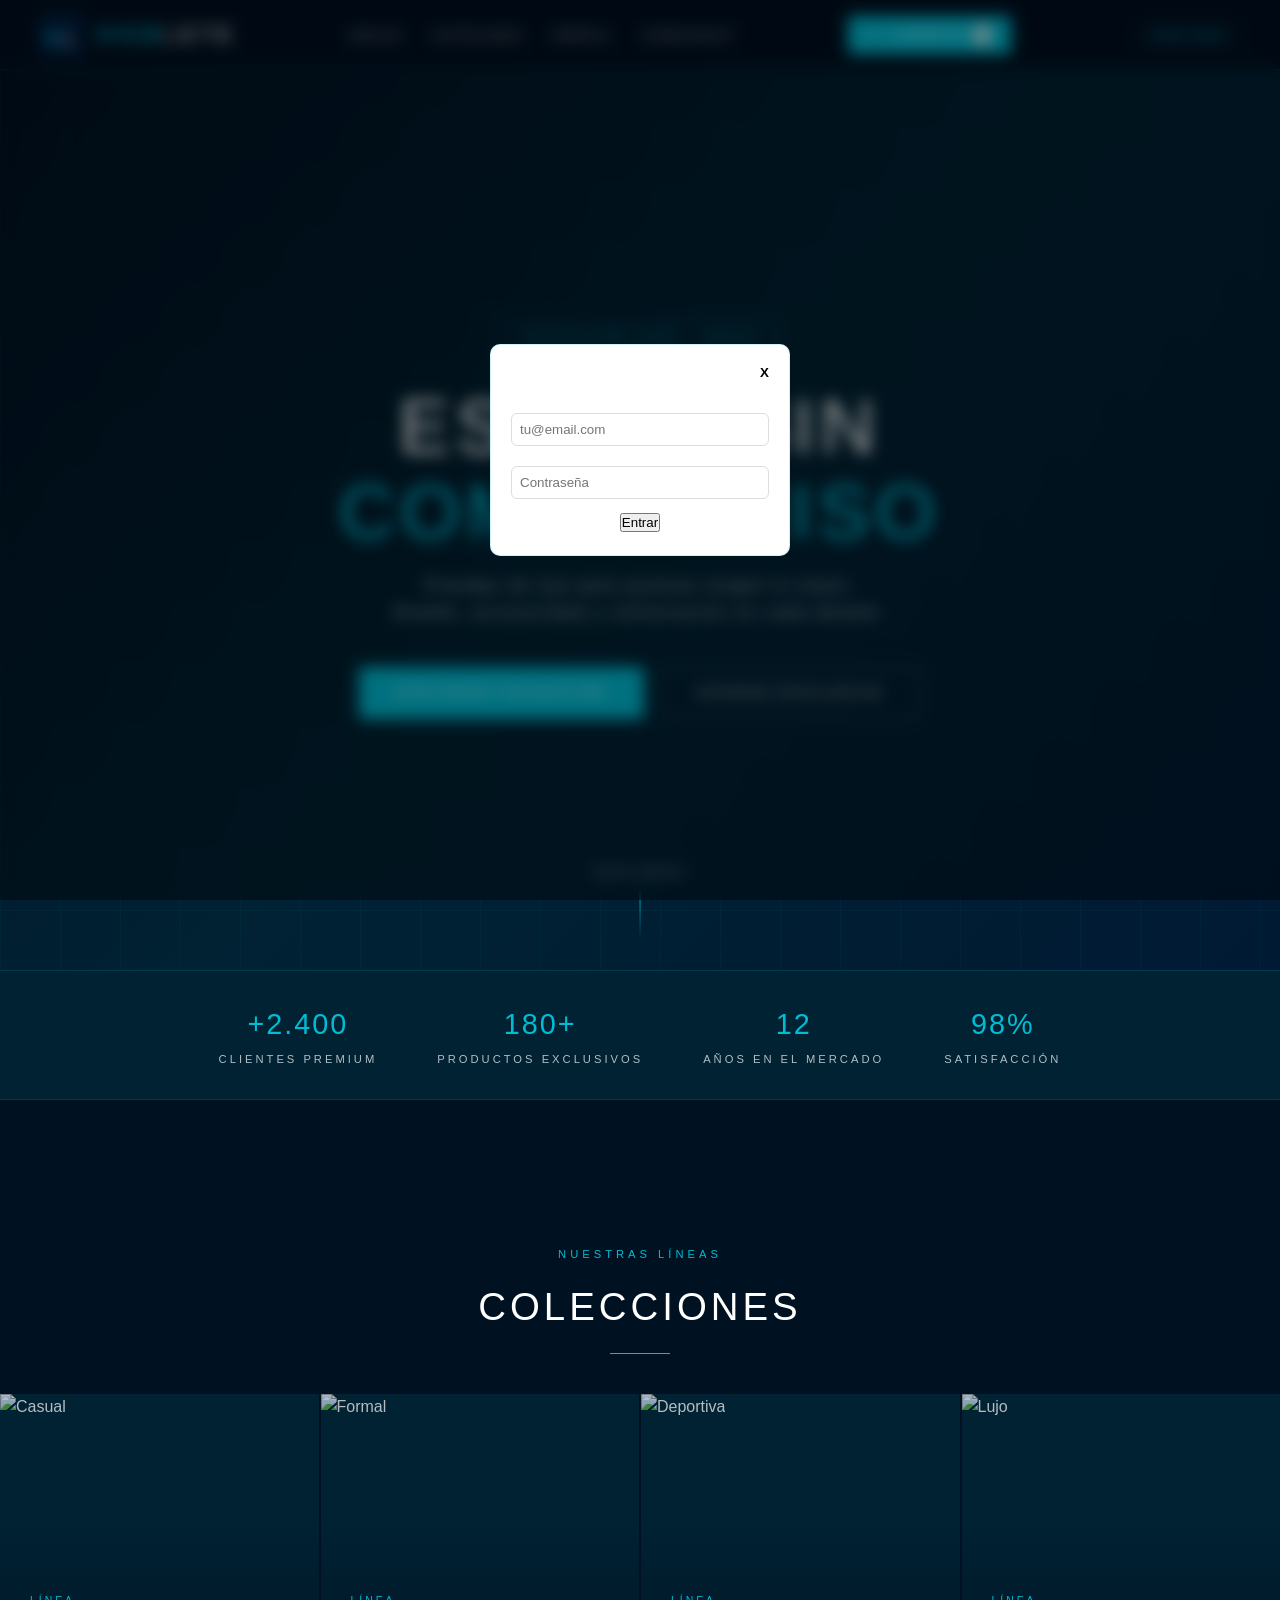
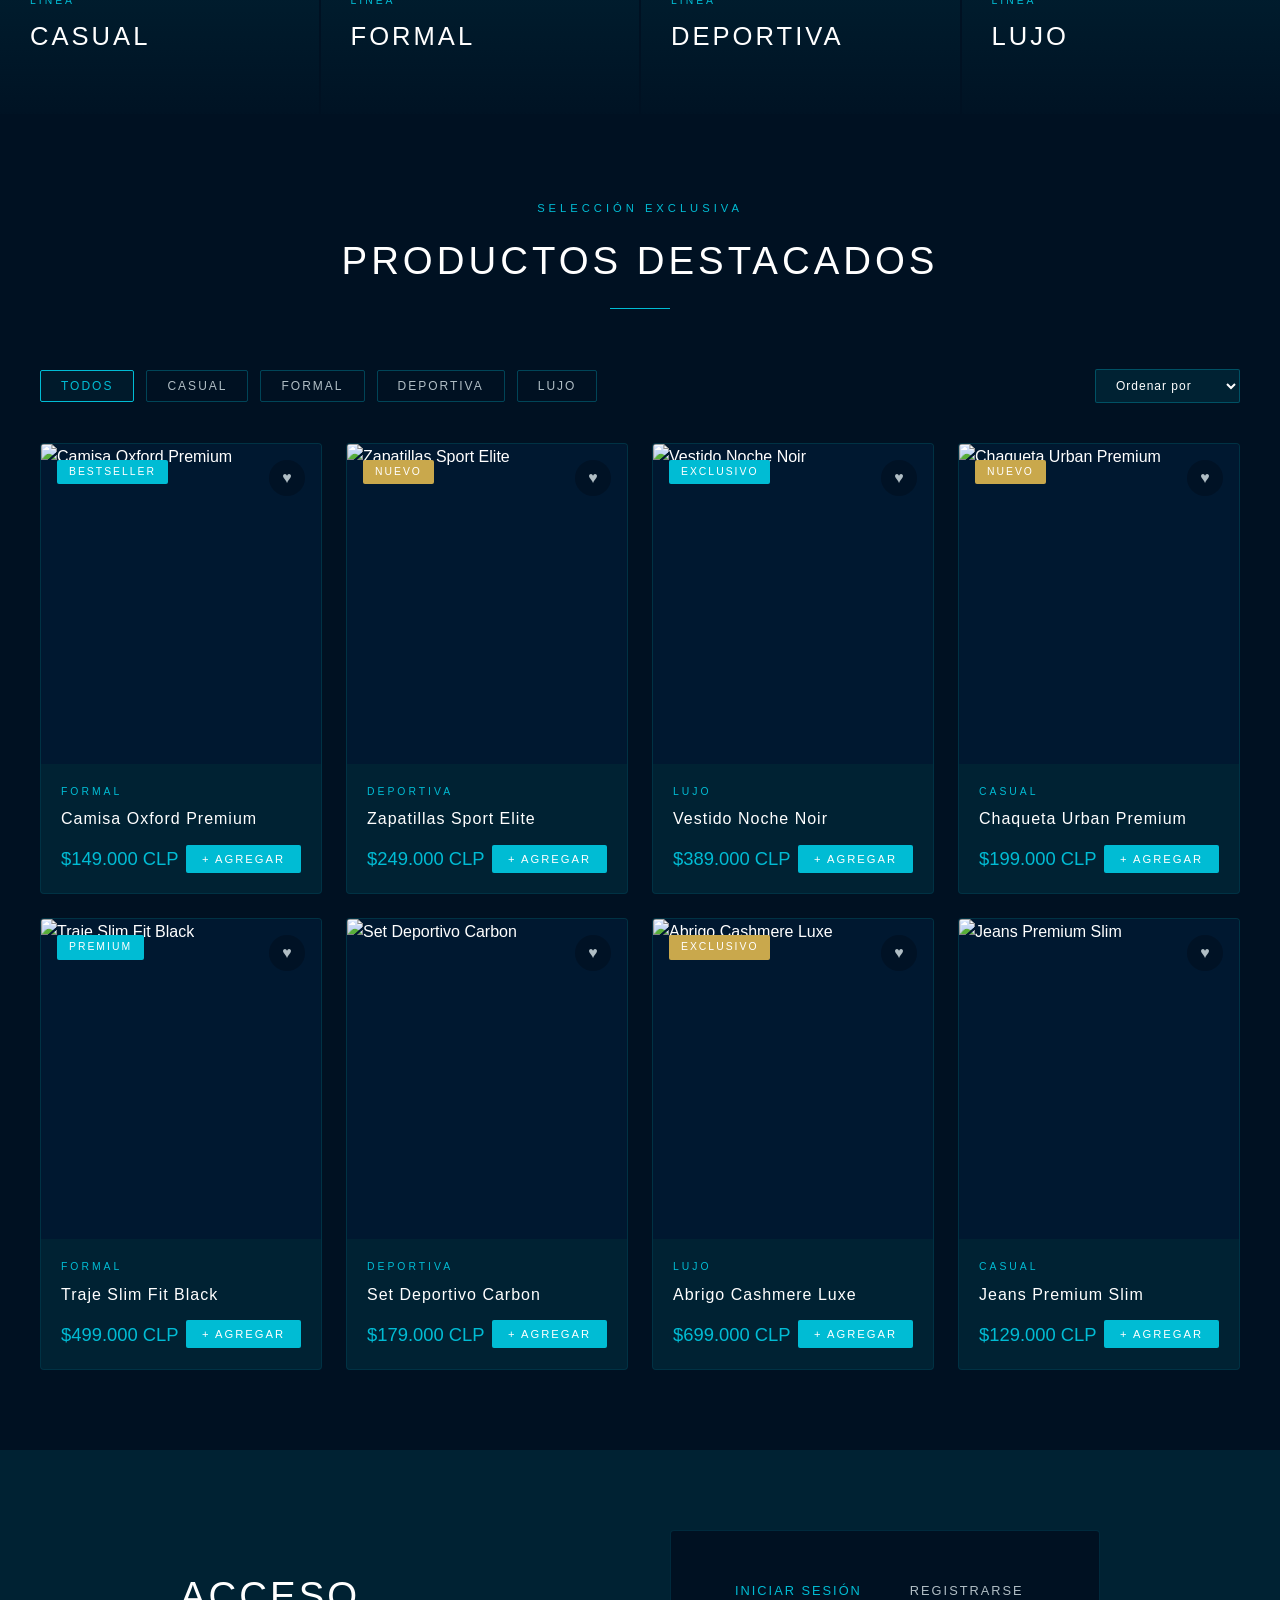
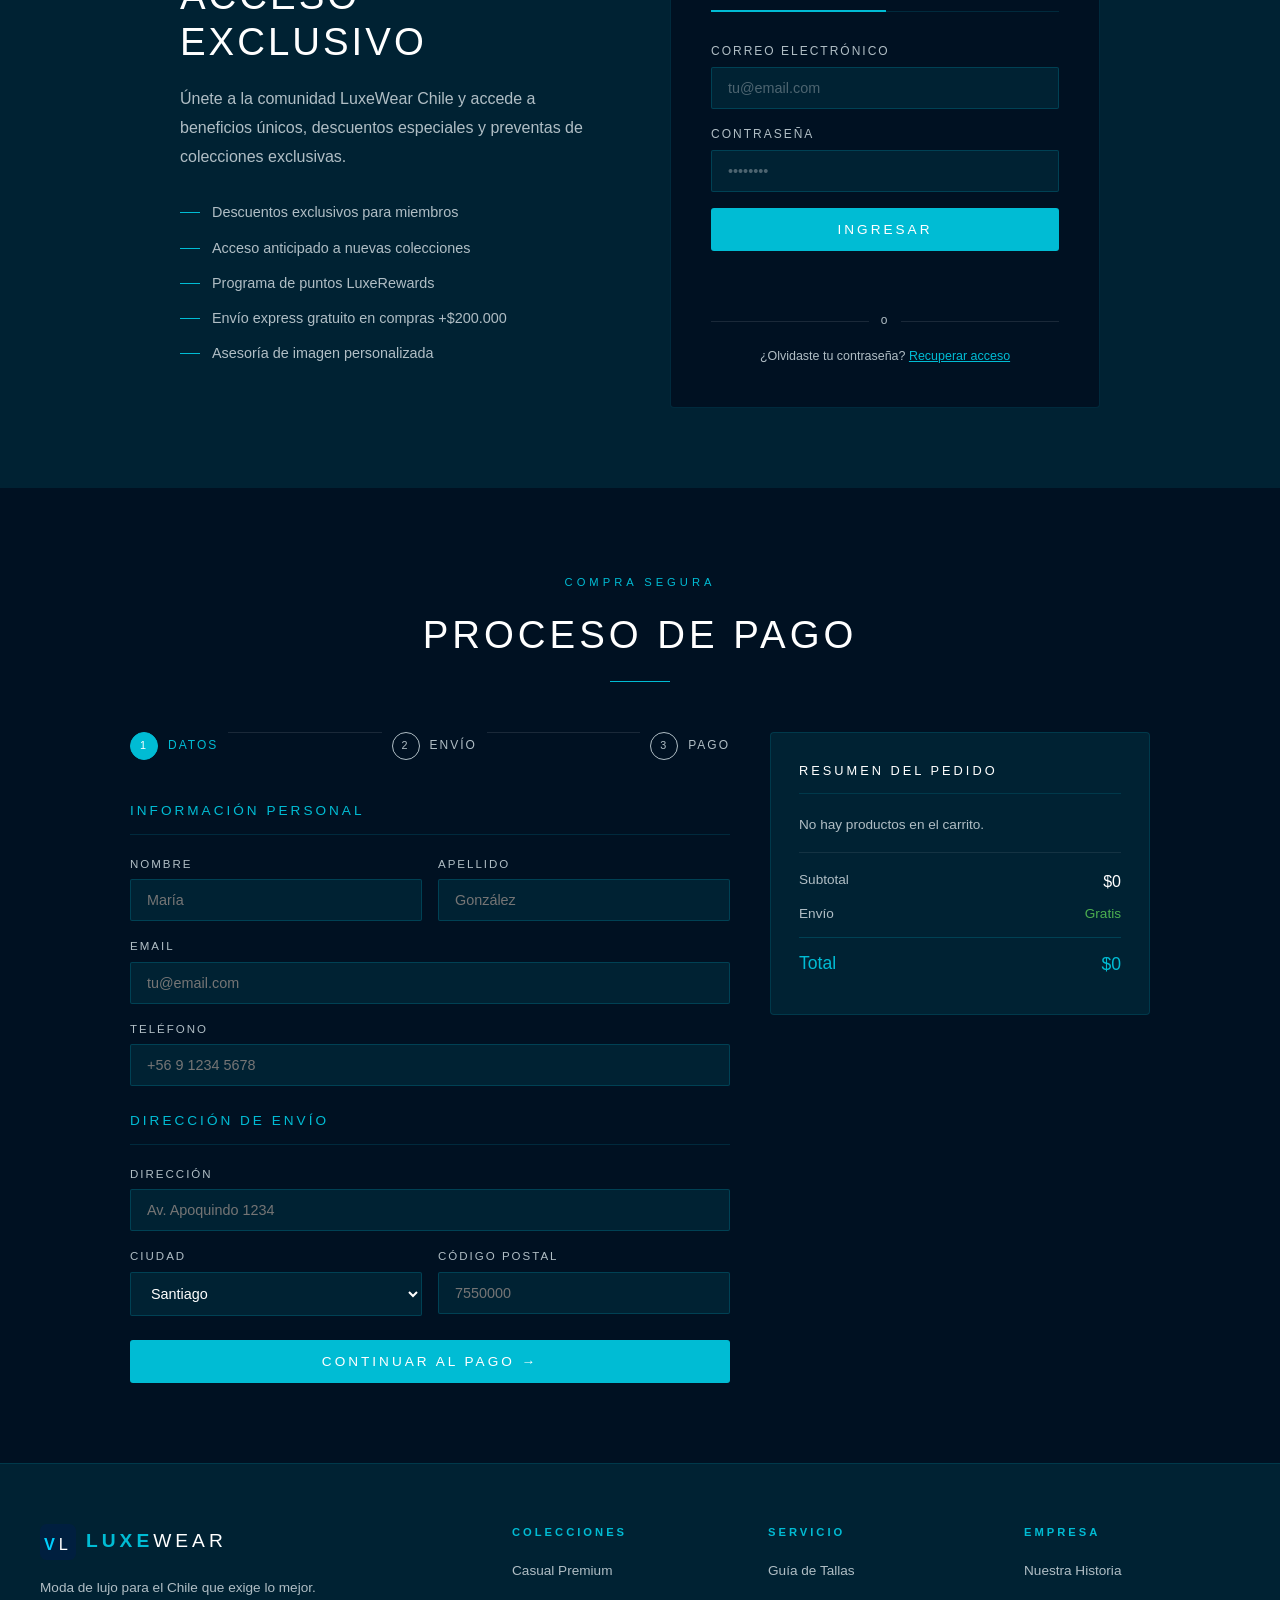
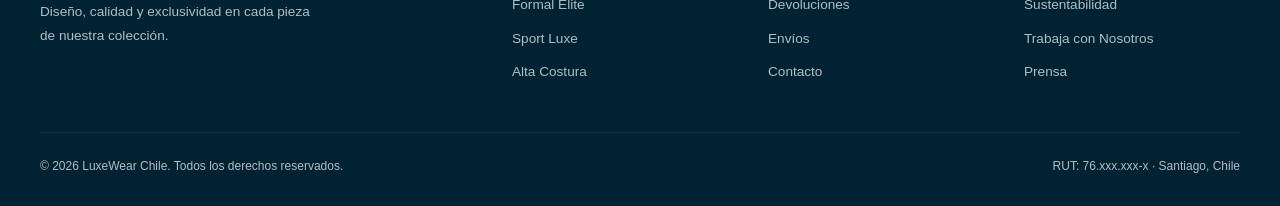
==== commit 6954b2f4: "ae" ====
--- a/pagina/index.html
+++ b/pagina/index.html
@@ -3,196 +3,8 @@
 <head>
 <meta charset="UTF-8">
 <meta name="viewport" content="width=device-width, initial-scale=1.0">
-<title>LuxeWear Chile</title>
-<style>
-  *{margin:0;padding:0;box-sizing:border-box}
-  :root{--navy:#001122;--navy2:#002233;--navy3:#003344;--cyan:#00bcd4;--cyan2:#0097a7;--cyan3:#00e5ff;--white:#ffffff;--gray:#b0bec5;--gold:#c9a84c}
-  body{font-family:'Helvetica Neue',Arial,sans-serif;background:var(--navy);color:var(--white);line-height:1.6;scroll-behavior:smooth}
-  /* HEADER */
-  header{background:rgba(0,17,34,0.95);backdrop-filter:blur(10px);padding:0 40px;height:70px;display:flex;justify-content:space-between;align-items:center;position:sticky;top:0;z-index:200;border-bottom:1px solid rgba(0,188,212,0.2)}
-  .logo{display:flex;align-items:center;gap:12px;text-decoration:none}
-  .logo svg{width:44px;height:44px}
-  .logo-text{font-size:1.4em;font-weight:200;letter-spacing:4px;color:var(--white);text-transform:uppercase}
-  .logo-text span{color:var(--cyan);font-weight:600}
-  nav ul{list-style:none;display:flex;gap:30px;align-items:center}
-  nav a{color:var(--gray);text-decoration:none;font-size:.85em;letter-spacing:2px;text-transform:uppercase;transition:color .3s}
-  nav a:hover{color:var(--cyan)}
-  .nav-cart{background:var(--cyan);color:var(--white);border:none;padding:10px 20px;border-radius:3px;cursor:pointer;font-size:.8em;letter-spacing:2px;text-transform:uppercase;transition:background .3s;display:flex;align-items:center;gap:8px}
-  .nav-cart:hover{background:var(--cyan2)}
-  .cart-count{background:var(--white);color:var(--navy);border-radius:50%;width:18px;height:18px;font-size:.7em;display:flex;align-items:center;justify-content:center;font-weight:700}
-  /* HERO */
-  #inicio{min-height:100vh;display:flex;align-items:center;justify-content:center;text-align:center;position:relative;overflow:hidden}
-  .hero-bg{position:absolute;inset:0;background:linear-gradient(135deg,#001122 0%,#002233 50%,#001a33 100%);z-index:0}
-  .hero-grid{position:absolute;inset:0;background-image:linear-gradient(rgba(0,188,212,0.05) 1px,transparent 1px),linear-gradient(90deg,rgba(0,188,212,0.05) 1px,transparent 1px);background-size:60px 60px;z-index:1}
-  .hero-content{position:relative;z-index:2;max-width:800px;padding:40px 20px}
-  .hero-tag{display:inline-block;border:1px solid rgba(0,188,212,0.4);color:var(--cyan);font-size:.75em;letter-spacing:4px;text-transform:uppercase;padding:6px 20px;border-radius:2px;margin-bottom:30px}
-  .hero-title{font-size:clamp(2.5em,6vw,5em);font-weight:100;letter-spacing:6px;text-transform:uppercase;line-height:1.1;margin-bottom:20px}
-  .hero-title strong{color:var(--cyan);font-weight:300;display:block}
-  .hero-sub{color:var(--gray);font-size:1.05em;font-weight:300;letter-spacing:2px;margin-bottom:40px;max-width:500px;margin-left:auto;margin-right:auto}
-  .hero-btns{display:flex;gap:16px;justify-content:center;flex-wrap:wrap}
-  .btn-primary{background:var(--cyan);color:var(--white);padding:14px 36px;border-radius:3px;text-decoration:none;font-size:.85em;letter-spacing:3px;text-transform:uppercase;transition:all .3s;border:none;cursor:pointer;display:inline-block}
-  .btn-primary:hover{background:var(--cyan2);transform:translateY(-2px)}
-  .btn-outline{background:transparent;color:var(--white);padding:14px 36px;border-radius:3px;text-decoration:none;font-size:.85em;letter-spacing:3px;text-transform:uppercase;transition:all .3s;border:1px solid rgba(255,255,255,0.3);cursor:pointer;display:inline-block}
-  .btn-outline:hover{border-color:var(--cyan);color:var(--cyan);transform:translateY(-2px)}
-  .hero-scroll{position:absolute;bottom:30px;left:50%;transform:translateX(-50%);z-index:2;text-align:center;color:var(--gray);font-size:.7em;letter-spacing:3px;text-transform:uppercase}
-  .scroll-line{width:1px;height:50px;background:linear-gradient(var(--cyan),transparent);margin:8px auto 0}
-  /* STATS */
-  .stats-bar{background:var(--navy2);border-top:1px solid rgba(0,188,212,0.15);border-bottom:1px solid rgba(0,188,212,0.15);padding:30px 40px;display:flex;justify-content:center;gap:60px;flex-wrap:wrap}
-  .stat{text-align:center}
-  .stat-num{font-size:1.8em;font-weight:200;color:var(--cyan);letter-spacing:2px}
-  .stat-label{font-size:.7em;letter-spacing:3px;text-transform:uppercase;color:var(--gray);margin-top:4px}
-  /* SECTIONS */
-  .section{padding:80px 40px;max-width:1300px;margin:0 auto}
-  .section-header{text-align:center;margin-bottom:60px}
-  .section-tag{display:inline-block;color:var(--cyan);font-size:.7em;letter-spacing:4px;text-transform:uppercase;margin-bottom:12px}
-  .section-title{font-size:clamp(1.8em,3vw,2.8em);font-weight:200;letter-spacing:4px;text-transform:uppercase}
-  .section-line{width:60px;height:1px;background:var(--cyan);margin:16px auto 0}
-  /* CATEGORÍAS */
-  #catalogo{padding-top:80px}
-  .cat-grid{display:grid;grid-template-columns:repeat(auto-fit,minmax(260px,1fr));gap:2px}
-  .cat-card{position:relative;height:320px;overflow:hidden;cursor:pointer;background:var(--navy2)}
-  .cat-img{width:100%;height:100%;object-fit:cover;transition:transform .6s;opacity:.7}
-  .cat-card:hover .cat-img{transform:scale(1.08)}
-  .cat-overlay{position:absolute;inset:0;background:linear-gradient(to top,rgba(0,17,34,.9) 0%,transparent 60%);display:flex;flex-direction:column;justify-content:flex-end;padding:30px;transition:all .3s}
-  .cat-card:hover .cat-overlay{background:linear-gradient(to top,rgba(0,17,34,.95) 0%,rgba(0,188,212,.1) 100%)}
-  .cat-tag{color:var(--cyan);font-size:.65em;letter-spacing:3px;text-transform:uppercase;margin-bottom:6px}
-  .cat-name{font-size:1.6em;font-weight:200;letter-spacing:3px;text-transform:uppercase}
-  .cat-desc{color:var(--gray);font-size:.85em;margin-top:6px;opacity:0;transform:translateY(10px);transition:all .3s}
-  .cat-card:hover .cat-desc{opacity:1;transform:translateY(0)}
-  /* PRODUCTOS */
-  .prod-filters{display:flex;gap:12px;margin-bottom:40px;flex-wrap:wrap;align-items:center}
-  .filter-btn{background:transparent;border:1px solid rgba(0,188,212,0.3);color:var(--gray);padding:8px 20px;border-radius:2px;cursor:pointer;font-size:.75em;letter-spacing:2px;text-transform:uppercase;transition:all .3s}
-  .filter-btn.active,.filter-btn:hover{border-color:var(--cyan);color:var(--cyan);background:rgba(0,188,212,0.05)}
-  .filter-select{background:var(--navy2);border:1px solid rgba(0,188,212,0.3);color:var(--white);padding:8px 16px;border-radius:2px;font-size:.75em;letter-spacing:1px;margin-left:auto}
-  .prod-grid{display:grid;grid-template-columns:repeat(auto-fill,minmax(280px,1fr));gap:24px}
-  .prod-card{background:var(--navy2);border:1px solid rgba(0,188,212,0.1);border-radius:4px;overflow:hidden;transition:all .3s;cursor:pointer}
-  .prod-card:hover{border-color:rgba(0,188,212,0.4);transform:translateY(-4px)}
-  .prod-img-wrap{position:relative;height:320px;overflow:hidden;background:#001830}
-  .prod-img{width:100%;height:100%;object-fit:cover;transition:transform .6s}
-  .prod-card:hover .prod-img{transform:scale(1.05)}
-  .prod-badge{position:absolute;top:16px;left:16px;background:var(--cyan);color:var(--white);font-size:.65em;letter-spacing:2px;text-transform:uppercase;padding:4px 12px;border-radius:2px}
-  .prod-badge.new{background:var(--gold)}
-  .prod-fav{position:absolute;top:16px;right:16px;background:rgba(0,17,34,.7);border:none;color:var(--gray);width:36px;height:36px;border-radius:50%;cursor:pointer;display:flex;align-items:center;justify-content:center;font-size:1em;transition:all .3s}
-  .prod-fav:hover,.prod-fav.active{color:#ff6b6b;background:rgba(255,107,107,.15)}
-  .prod-info{padding:20px}
-  .prod-cat{color:var(--cyan);font-size:.65em;letter-spacing:3px;text-transform:uppercase;margin-bottom:6px}
-  .prod-name{font-size:1em;font-weight:400;letter-spacing:1px;margin-bottom:8px}
-  .prod-bottom{display:flex;justify-content:space-between;align-items:center;margin-top:12px}
-  .prod-price{font-size:1.15em;color:var(--cyan);font-weight:300}
-  .prod-price-old{font-size:.8em;color:var(--gray);text-decoration:line-through;margin-left:6px}
-  .btn-add{background:var(--cyan);border:none;color:var(--white);padding:8px 16px;border-radius:2px;font-size:.7em;letter-spacing:2px;text-transform:uppercase;cursor:pointer;transition:background .3s}
-  .btn-add:hover{background:var(--cyan2)}
-  /* CARRITO LATERAL */
-  .cart-overlay{position:fixed;inset:0;background:rgba(0,0,0,.7);z-index:300;opacity:0;pointer-events:none;transition:opacity .3s}
-  .cart-overlay.open{opacity:1;pointer-events:all}
-  .cart-drawer{position:fixed;right:-420px;top:0;width:420px;max-width:95vw;height:100vh;background:var(--navy2);border-left:1px solid rgba(0,188,212,0.2);z-index:301;transition:right .35s cubic-bezier(.4,0,.2,1);display:flex;flex-direction:column}
-  .cart-drawer.open{right:0}
-  .cart-header-d{padding:24px;border-bottom:1px solid rgba(0,188,212,0.15);display:flex;justify-content:space-between;align-items:center}
-  .cart-header-d h3{font-size:1em;letter-spacing:3px;text-transform:uppercase;font-weight:300}
-  .cart-close{background:none;border:none;color:var(--gray);font-size:1.5em;cursor:pointer;transition:color .3s}
-  .cart-close:hover{color:var(--white)}
-  .cart-items{flex:1;overflow-y:auto;padding:20px}
-  .cart-item{display:flex;gap:12px;margin-bottom:16px;padding-bottom:16px;border-bottom:1px solid rgba(255,255,255,.06)}
-  .cart-item-img{width:70px;height:80px;object-fit:cover;border-radius:2px;background:var(--navy3)}
-  .cart-item-info{flex:1}
-  .cart-item-name{font-size:.85em;margin-bottom:4px}
-  .cart-item-price{color:var(--cyan);font-size:.9em}
-  .cart-item-qty{display:flex;align-items:center;gap:10px;margin-top:8px}
-  .qty-btn{background:var(--navy3);border:1px solid rgba(0,188,212,0.2);color:var(--white);width:24px;height:24px;border-radius:2px;cursor:pointer;font-size:1em;display:flex;align-items:center;justify-content:center}
-  .cart-item-remove{background:none;border:none;color:var(--gray);font-size:.75em;cursor:pointer;letter-spacing:1px;text-transform:uppercase;margin-top:6px;transition:color .3s}
-  .cart-item-remove:hover{color:#ff6b6b}
-  .cart-footer-d{padding:24px;border-top:1px solid rgba(0,188,212,0.15)}
-  .cart-total{display:flex;justify-content:space-between;margin-bottom:20px;font-size:1em}
-  .cart-total span:last-child{color:var(--cyan);font-size:1.2em}
-  .empty-cart{text-align:center;padding:60px 20px;color:var(--gray)}
-  .empty-cart-icon{font-size:3em;margin-bottom:16px;opacity:.4}
-  /* PERFIL / AUTH */
-  #perfil{background:var(--navy2);padding:80px 0}
-  .auth-container{max-width:1000px;margin:0 auto;padding:0 40px;display:grid;grid-template-columns:1fr 1fr;gap:60px;align-items:center}
-  .auth-info h2{font-size:clamp(1.8em,3vw,2.5em);font-weight:200;letter-spacing:3px;text-transform:uppercase;line-height:1.2;margin-bottom:20px}
-  .auth-info p{color:var(--gray);line-height:1.8;margin-bottom:30px}
-  .auth-features{list-style:none;display:flex;flex-direction:column;gap:12px}
-  .auth-features li{display:flex;align-items:center;gap:12px;color:var(--gray);font-size:.9em}
-  .auth-features li::before{content:'';width:20px;height:1px;background:var(--cyan);flex-shrink:0}
-  .auth-box{background:var(--navy);border:1px solid rgba(0,188,212,0.15);border-radius:4px;padding:40px}
-  .auth-tabs{display:flex;gap:0;margin-bottom:30px;border-bottom:1px solid rgba(0,188,212,0.15)}
-  .auth-tab{background:none;border:none;color:var(--gray);padding:12px 24px;font-size:.8em;letter-spacing:2px;text-transform:uppercase;cursor:pointer;border-bottom:2px solid transparent;margin-bottom:-1px;transition:all .3s}
-  .auth-tab.active{color:var(--cyan);border-bottom-color:var(--cyan)}
-  .auth-form{display:none;flex-direction:column;gap:16px}
-  .auth-form.active{display:flex}
-  .form-group{display:flex;flex-direction:column;gap:6px}
-  .form-group label{font-size:.75em;letter-spacing:2px;text-transform:uppercase;color:var(--gray)}
-  .form-group input{background:var(--navy2);border:1px solid rgba(0,188,212,0.2);color:var(--white);padding:12px 16px;border-radius:2px;font-size:.9em;transition:border .3s;outline:none}
-  .form-group input:focus{border-color:var(--cyan)}
-  .form-group input::placeholder{color:rgba(255,255,255,.3)}
-  .form-divider{display:flex;align-items:center;gap:12px;color:var(--gray);font-size:.75em;letter-spacing:2px}
-  .form-divider::before,.form-divider::after{content:'';flex:1;height:1px;background:rgba(255,255,255,.1)}
-  .auth-msg{font-size:.8em;text-align:center;margin-top:8px;min-height:20px;color:var(--cyan)}
-  /* CHECKOUT */
-  #checkout{padding:80px 0}
-  .checkout-container{max-width:1100px;margin:0 auto;padding:0 40px;display:grid;grid-template-columns:1fr 380px;gap:40px;align-items:start}
-  .checkout-steps{display:flex;gap:0;margin-bottom:40px}
-  .step{display:flex;align-items:center;gap:10px;font-size:.75em;letter-spacing:2px;text-transform:uppercase;color:var(--gray)}
-  .step.active{color:var(--cyan)}
-  .step.done{color:var(--gray)}
-  .step-num{width:28px;height:28px;border-radius:50%;border:1px solid currentColor;display:flex;align-items:center;justify-content:center;font-size:.9em;flex-shrink:0}
-  .step.active .step-num{background:var(--cyan);border-color:var(--cyan);color:var(--white)}
-  .step.done .step-num{background:rgba(0,188,212,.2);border-color:var(--cyan)}
-  .step-sep{flex:1;height:1px;background:rgba(255,255,255,.1);margin:0 10px}
-  .checkout-form-title{font-size:.85em;letter-spacing:3px;text-transform:uppercase;color:var(--cyan);margin-bottom:20px;padding-bottom:12px;border-bottom:1px solid rgba(0,188,212,.15)}
-  .form-row{display:grid;grid-template-columns:1fr 1fr;gap:16px}
-  .checkout-group{display:flex;flex-direction:column;gap:6px;margin-bottom:16px}
-  .checkout-group label{font-size:.72em;letter-spacing:2px;text-transform:uppercase;color:var(--gray)}
-  .checkout-group input,.checkout-group select{background:var(--navy2);border:1px solid rgba(0,188,212,0.2);color:var(--white);padding:12px 16px;border-radius:2px;font-size:.9em;outline:none;transition:border .3s;width:100%}
-  .checkout-group input:focus,.checkout-group select:focus{border-color:var(--cyan)}
-  .checkout-group select option{background:var(--navy2)}
-  .order-summary{background:var(--navy2);border:1px solid rgba(0,188,212,.15);border-radius:4px;padding:28px;position:sticky;top:90px}
-  .order-title{font-size:.8em;letter-spacing:3px;text-transform:uppercase;margin-bottom:20px;padding-bottom:12px;border-bottom:1px solid rgba(0,188,212,.15)}
-  .order-item{display:flex;justify-content:space-between;margin-bottom:12px;font-size:.85em}
-  .order-item span:first-child{color:var(--gray)}
-  .order-divider{height:1px;background:rgba(255,255,255,.08);margin:16px 0}
-  .order-total-row{display:flex;justify-content:space-between;font-size:1em;margin-bottom:8px}
-  .order-total-row.final{font-size:1.1em;color:var(--cyan);margin-top:12px;padding-top:12px;border-top:1px solid rgba(0,188,212,.2)}
-  .pay-methods{display:flex;gap:10px;margin-bottom:20px;flex-wrap:wrap}
-  .pay-method{background:var(--navy3);border:1px solid rgba(0,188,212,.15);border-radius:3px;padding:8px 16px;cursor:pointer;font-size:.75em;letter-spacing:1px;text-transform:uppercase;color:var(--gray);transition:all .3s}
-  .pay-method.active{border-color:var(--cyan);color:var(--cyan)}
-  .secure-badge{display:flex;align-items:center;gap:8px;color:var(--gray);font-size:.72em;margin-top:16px;justify-content:center}
-  /* MODAL ÉXITO */
-  .modal-overlay{position:fixed;inset:0;background:rgba(0,0,0,.85);z-index:400;display:flex;align-items:center;justify-content:center;opacity:0;pointer-events:none;transition:opacity .3s}
-  .modal-overlay.open{opacity:1;pointer-events:all}
-  .modal{background:var(--navy2);border:1px solid rgba(0,188,212,.2);border-radius:6px;padding:50px 40px;text-align:center;max-width:440px;width:90%}
-  .modal-icon{width:70px;height:70px;border-radius:50%;background:rgba(0,188,212,.1);border:1px solid rgba(0,188,212,.3);display:flex;align-items:center;justify-content:center;margin:0 auto 24px;font-size:1.8em}
-  .modal h3{font-size:1.4em;font-weight:300;letter-spacing:3px;text-transform:uppercase;margin-bottom:12px}
-  .modal p{color:var(--gray);line-height:1.7;margin-bottom:28px}
-  /* TOAST */
-  .toast-wrap{position:fixed;bottom:30px;right:30px;z-index:500;display:flex;flex-direction:column;gap:10px}
-  .toast{background:var(--navy2);border:1px solid rgba(0,188,212,.3);border-left:3px solid var(--cyan);color:var(--white);padding:14px 20px;border-radius:3px;font-size:.85em;letter-spacing:1px;animation:slideIn .3s ease;max-width:300px}
-  @keyframes slideIn{from{transform:translateX(100%);opacity:0}to{transform:translateX(0);opacity:1}}
-  /* FOOTER */
-  footer{background:var(--navy2);border-top:1px solid rgba(0,188,212,.15);padding:60px 40px 30px}
-  .footer-grid{display:grid;grid-template-columns:2fr 1fr 1fr 1fr;gap:40px;max-width:1300px;margin:0 auto 40px}
-  .footer-brand p{color:var(--gray);font-size:.85em;line-height:1.8;margin-top:16px;max-width:280px}
-  .footer-col h4{font-size:.7em;letter-spacing:3px;text-transform:uppercase;color:var(--cyan);margin-bottom:16px}
-  .footer-col ul{list-style:none}
-  .footer-col ul li{margin-bottom:8px}
-  .footer-col ul li a{color:var(--gray);text-decoration:none;font-size:.85em;transition:color .3s}
-  .footer-col ul li a:hover{color:var(--white)}
-  .footer-bottom{max-width:1300px;margin:0 auto;padding-top:24px;border-top:1px solid rgba(255,255,255,.06);display:flex;justify-content:space-between;align-items:center;color:var(--gray);font-size:.75em;flex-wrap:wrap;gap:12px}
-  /* NOTIFICATION DOT */
-  @keyframes pulse{0%,100%{transform:scale(1)}50%{transform:scale(1.2)}}
-  /* MOBILE */
-  @media(max-width:768px){
-    header{padding:0 20px}
-    nav ul{gap:16px}
-    .hero-title{font-size:2.5em}
-    .stats-bar{gap:30px;padding:24px 20px}
-    .section{padding:60px 20px}
-    .auth-container{grid-template-columns:1fr;gap:30px}
-    .checkout-container{grid-template-columns:1fr}
-    .footer-grid{grid-template-columns:1fr 1fr}
-    .form-row{grid-template-columns:1fr}
-  }
-</style>
+<title>ViceLete Chile</title>
+<link rel="stylesheet" href="./estilos/estilo_pag_rop.css">
 </head>
 <body>
 
@@ -203,7 +15,7 @@
       <text x="5" y="32" font-family="Arial" font-size="20" fill="#00cfff" font-weight="bold">V</text>
       <text x="23" y="32" font-family="Arial" font-size="20" fill="#ffffff" font-weight="300">L</text>
     </svg>
-    <span class="logo-text"><span>Luxe</span>Wear</span>
+    <span class="logo-text"><span>Vice</span>Lete</span>
   </a>
   <nav>
     <ul>
@@ -217,6 +29,7 @@
     <span>🛒</span> Carrito
     <span class="cart-count" id="cartCount">0</span>
   </button>
+  <button id="openLogin" class="btn-login">Iniciar sesión</button>
 </header>
 
 <!-- HERO -->
@@ -512,7 +325,22 @@
 </div>
 
 <!-- TOAST CONTAINER -->
+
+<!-- Overlay + modal (login rápido) -->
+<div id="overlay" class="overlay hidden">
+  <div class="modal">
+    <button id="closeLogin">X</button>
+    <h2>Iniciar sesión</h2>
+    <input id="loginEmail" type="email" placeholder="tu@email.com">
+    <input id="loginPass" type="password" placeholder="Contraseña">
+    <button onclick="handleLogin()">Entrar</button>
+  </div>
+</div>
+
 <div class="toast-wrap" id="toastWrap"></div>
+
+<script src="./js/Formulario de Login.js"></script>
+<script src="./js/Formulario de Registro.js"></script>
 
 <script>
 const PRODUCTS=[
@@ -637,9 +465,9 @@
   const e=document.getElementById('loginEmail').value;
   const p=document.getElementById('loginPass').value;
   const msg=document.getElementById('loginMsg');
-  if(!e||!p){msg.textContent='Completa todos los campos.';msg.style.color='#ff6b6b';return}
-  if(e.includes('@')&&p.length>=6){msg.textContent='¡Bienvenido de vuelta!';msg.style.color='var(--cyan)';toast('Sesión iniciada correctamente ✓')}
-  else{msg.textContent='Email o contraseña incorrectos.';msg.style.color='#ff6b6b'}
+  const res = validateLogin(e,p);
+  if(!res.valid){msg.textContent=res.message;msg.style.color='#ff6b6b';return}
+  showLoginSuccess(msg);
 }
 
 function handleRegister(){
@@ -649,8 +477,9 @@
   const p2=document.getElementById('regPass2').value;
   const msg=document.getElementById('registerMsg');
   if(!n||!e||!p||!p2){msg.textContent='Completa todos los campos.';msg.style.color='#ff6b6b';return}
-  if(p!==p2){msg.textContent='Las contraseñas no coinciden.';msg.style.color='#ff6b6b';return}
-  if(p.length<8){msg.textContent='La contraseña debe tener al menos 8 caracteres.';msg.style.color='#ff6b6b';return}
+  if(!validateEmail(e)){msg.textContent='Ingresa un email válido.';msg.style.color='#ff6b6b';return}
+  if(!validatePassword(p)){msg.textContent='La contraseña debe tener al menos 8 caracteres.';msg.style.color='#ff6b6b';return}
+  if(!passwordsMatch(p,p2)){msg.textContent='Las contraseñas no coinciden.';msg.style.color='#ff6b6b';return}
   msg.textContent='¡Cuenta creada exitosamente! Bienvenido/a.';msg.style.color='var(--cyan)';
   toast('Cuenta creada. ¡Bienvenido/a a LuxeWear! ✓');
 }
--- a/pagina/estilos/estilo_pag_rop.css
+++ b/pagina/estilos/estilo_pag_rop.css
@@ -0,0 +1,245 @@
+  *{margin:0;padding:0;box-sizing:border-box}
+  :root{--navy:#001122;--navy2:#002233;--navy3:#003344;--cyan:#00bcd4;--cyan2:#0097a7;--cyan3:#00e5ff;--white:#ffffff;--gray:#b0bec5;--gold:#c9a84c}
+  body{font-family:'Helvetica Neue',Arial,sans-serif;background:var(--navy);color:var(--white);line-height:1.6;scroll-behavior:smooth}
+  /* HEADER */
+  header{background:rgba(0,17,34,0.95);backdrop-filter:blur(10px);padding:0 40px;height:70px;display:flex;justify-content:space-between;align-items:center;position:sticky;top:0;z-index:200;border-bottom:1px solid rgba(0,188,212,0.2)}
+  .logo{display:flex;align-items:center;gap:12px;text-decoration:none}
+  .logo svg{width:44px;height:44px}
+  .logo-text{font-size:1.4em;font-weight:200;letter-spacing:4px;color:var(--white);text-transform:uppercase}
+  .logo-text span{color:var(--cyan);font-weight:600}
+  nav ul{list-style:none;display:flex;gap:30px;align-items:center}
+  nav a{color:var(--gray);text-decoration:none;font-size:.85em;letter-spacing:2px;text-transform:uppercase;transition:color .3s}
+  nav a:hover{color:var(--cyan)}
+  .nav-cart{background:var(--cyan);color:var(--white);border:none;padding:10px 20px;border-radius:3px;cursor:pointer;font-size:.8em;letter-spacing:2px;text-transform:uppercase;transition:background .3s;display:flex;align-items:center;gap:8px}
+  .nav-cart:hover{background:var(--cyan2)}
+  .cart-count{background:var(--white);color:var(--navy);border-radius:50%;width:18px;height:18px;font-size:.7em;display:flex;align-items:center;justify-content:center;font-weight:700}
+  /* HERO */
+  #inicio{min-height:100vh;display:flex;align-items:center;justify-content:center;text-align:center;position:relative;overflow:hidden}
+  .hero-bg{position:absolute;inset:0;background:linear-gradient(135deg,#001122 0%,#002233 50%,#001a33 100%);z-index:0}
+  .hero-grid{position:absolute;inset:0;background-image:linear-gradient(rgba(0,188,212,0.05) 1px,transparent 1px),linear-gradient(90deg,rgba(0,188,212,0.05) 1px,transparent 1px);background-size:60px 60px;z-index:1}
+  .hero-content{position:relative;z-index:2;max-width:800px;padding:40px 20px}
+  .hero-tag{display:inline-block;border:1px solid rgba(0,188,212,0.4);color:var(--cyan);font-size:.75em;letter-spacing:4px;text-transform:uppercase;padding:6px 20px;border-radius:2px;margin-bottom:30px}
+  .hero-title{font-size:clamp(2.5em,6vw,5em);font-weight:100;letter-spacing:6px;text-transform:uppercase;line-height:1.1;margin-bottom:20px}
+  .hero-title strong{color:var(--cyan);font-weight:300;display:block}
+  .hero-sub{color:var(--gray);font-size:1.05em;font-weight:300;letter-spacing:2px;margin-bottom:40px;max-width:500px;margin-left:auto;margin-right:auto}
+  .hero-btns{display:flex;gap:16px;justify-content:center;flex-wrap:wrap}
+  .btn-primary{background:var(--cyan);color:var(--white);padding:14px 36px;border-radius:3px;text-decoration:none;font-size:.85em;letter-spacing:3px;text-transform:uppercase;transition:all .3s;border:none;cursor:pointer;display:inline-block}
+  .btn-primary:hover{background:var(--cyan2);transform:translateY(-2px)}
+  .btn-outline{background:transparent;color:var(--white);padding:14px 36px;border-radius:3px;text-decoration:none;font-size:.85em;letter-spacing:3px;text-transform:uppercase;transition:all .3s;border:1px solid rgba(255,255,255,0.3);cursor:pointer;display:inline-block}
+  .btn-outline:hover{border-color:var(--cyan);color:var(--cyan);transform:translateY(-2px)}
+  .hero-scroll{position:absolute;bottom:30px;left:50%;transform:translateX(-50%);z-index:2;text-align:center;color:var(--gray);font-size:.7em;letter-spacing:3px;text-transform:uppercase}
+  .scroll-line{width:1px;height:50px;background:linear-gradient(var(--cyan),transparent);margin:8px auto 0}
+  /* STATS */
+  .stats-bar{background:var(--navy2);border-top:1px solid rgba(0,188,212,0.15);border-bottom:1px solid rgba(0,188,212,0.15);padding:30px 40px;display:flex;justify-content:center;gap:60px;flex-wrap:wrap}
+  .stat{text-align:center}
+  .stat-num{font-size:1.8em;font-weight:200;color:var(--cyan);letter-spacing:2px}
+  .stat-label{font-size:.7em;letter-spacing:3px;text-transform:uppercase;color:var(--gray);margin-top:4px}
+  /* SECTIONS */
+  .section{padding:80px 40px;max-width:1300px;margin:0 auto}
+  .section-header{text-align:center;margin-bottom:60px}
+  .section-tag{display:inline-block;color:var(--cyan);font-size:.7em;letter-spacing:4px;text-transform:uppercase;margin-bottom:12px}
+  .section-title{font-size:clamp(1.8em,3vw,2.8em);font-weight:200;letter-spacing:4px;text-transform:uppercase}
+  .section-line{width:60px;height:1px;background:var(--cyan);margin:16px auto 0}
+  /* CATEGORÍAS */
+  #catalogo{padding-top:80px}
+  .cat-grid{display:grid;grid-template-columns:repeat(auto-fit,minmax(260px,1fr));gap:2px}
+  .cat-card{position:relative;height:320px;overflow:hidden;cursor:pointer;background:var(--navy2)}
+  .cat-img{width:100%;height:100%;object-fit:cover;transition:transform .6s;opacity:.7}
+  .cat-card:hover .cat-img{transform:scale(1.08)}
+  .cat-overlay{position:absolute;inset:0;background:linear-gradient(to top,rgba(0,17,34,.9) 0%,transparent 60%);display:flex;flex-direction:column;justify-content:flex-end;padding:30px;transition:all .3s}
+  .cat-card:hover .cat-overlay{background:linear-gradient(to top,rgba(0,17,34,.95) 0%,rgba(0,188,212,.1) 100%)}
+  .cat-tag{color:var(--cyan);font-size:.65em;letter-spacing:3px;text-transform:uppercase;margin-bottom:6px}
+  .cat-name{font-size:1.6em;font-weight:200;letter-spacing:3px;text-transform:uppercase}
+  .cat-desc{color:var(--gray);font-size:.85em;margin-top:6px;opacity:0;transform:translateY(10px);transition:all .3s}
+  .cat-card:hover .cat-desc{opacity:1;transform:translateY(0)}
+  /* PRODUCTOS */
+  .prod-filters{display:flex;gap:12px;margin-bottom:40px;flex-wrap:wrap;align-items:center}
+  .filter-btn{background:transparent;border:1px solid rgba(0,188,212,0.3);color:var(--gray);padding:8px 20px;border-radius:2px;cursor:pointer;font-size:.75em;letter-spacing:2px;text-transform:uppercase;transition:all .3s}
+  .filter-btn.active,.filter-btn:hover{border-color:var(--cyan);color:var(--cyan);background:rgba(0,188,212,0.05)}
+  .filter-select{background:var(--navy2);border:1px solid rgba(0,188,212,0.3);color:var(--white);padding:8px 16px;border-radius:2px;font-size:.75em;letter-spacing:1px;margin-left:auto}
+  .prod-grid{display:grid;grid-template-columns:repeat(auto-fill,minmax(280px,1fr));gap:24px}
+  .prod-card{background:var(--navy2);border:1px solid rgba(0,188,212,0.1);border-radius:4px;overflow:hidden;transition:all .3s;cursor:pointer}
+  .prod-card:hover{border-color:rgba(0,188,212,0.4);transform:translateY(-4px)}
+  .prod-img-wrap{position:relative;height:320px;overflow:hidden;background:#001830}
+  .prod-img{width:100%;height:100%;object-fit:cover;transition:transform .6s}
+  .prod-card:hover .prod-img{transform:scale(1.05)}
+  .prod-badge{position:absolute;top:16px;left:16px;background:var(--cyan);color:var(--white);font-size:.65em;letter-spacing:2px;text-transform:uppercase;padding:4px 12px;border-radius:2px}
+  .prod-badge.new{background:var(--gold)}
+  .prod-fav{position:absolute;top:16px;right:16px;background:rgba(0,17,34,.7);border:none;color:var(--gray);width:36px;height:36px;border-radius:50%;cursor:pointer;display:flex;align-items:center;justify-content:center;font-size:1em;transition:all .3s}
+  .prod-fav:hover,.prod-fav.active{color:#ff6b6b;background:rgba(255,107,107,.15)}
+  .prod-info{padding:20px}
+  .prod-cat{color:var(--cyan);font-size:.65em;letter-spacing:3px;text-transform:uppercase;margin-bottom:6px}
+  .prod-name{font-size:1em;font-weight:400;letter-spacing:1px;margin-bottom:8px}
+  .prod-bottom{display:flex;justify-content:space-between;align-items:center;margin-top:12px}
+  .prod-price{font-size:1.15em;color:var(--cyan);font-weight:300}
+  .prod-price-old{font-size:.8em;color:var(--gray);text-decoration:line-through;margin-left:6px}
+  .btn-add{background:var(--cyan);border:none;color:var(--white);padding:8px 16px;border-radius:2px;font-size:.7em;letter-spacing:2px;text-transform:uppercase;cursor:pointer;transition:background .3s}
+  .btn-add:hover{background:var(--cyan2)}
+  /* CARRITO LATERAL */
+  .cart-overlay{position:fixed;inset:0;background:rgba(0,0,0,.7);z-index:300;opacity:0;pointer-events:none;transition:opacity .3s}
+  .cart-overlay.open{opacity:1;pointer-events:all}
+  .cart-drawer{position:fixed;right:-420px;top:0;width:420px;max-width:95vw;height:100vh;background:var(--navy2);border-left:1px solid rgba(0,188,212,0.2);z-index:301;transition:right .35s cubic-bezier(.4,0,.2,1);display:flex;flex-direction:column}
+  .cart-drawer.open{right:0}
+  .cart-header-d{padding:24px;border-bottom:1px solid rgba(0,188,212,0.15);display:flex;justify-content:space-between;align-items:center}
+  .cart-header-d h3{font-size:1em;letter-spacing:3px;text-transform:uppercase;font-weight:300}
+  .cart-close{background:none;border:none;color:var(--gray);font-size:1.5em;cursor:pointer;transition:color .3s}
+  .cart-close:hover{color:var(--white)}
+  .cart-items{flex:1;overflow-y:auto;padding:20px}
+  .cart-item{display:flex;gap:12px;margin-bottom:16px;padding-bottom:16px;border-bottom:1px solid rgba(255,255,255,.06)}
+  .cart-item-img{width:70px;height:80px;object-fit:cover;border-radius:2px;background:var(--navy3)}
+  .cart-item-info{flex:1}
+  .cart-item-name{font-size:.85em;margin-bottom:4px}
+  .cart-item-price{color:var(--cyan);font-size:.9em}
+  .cart-item-qty{display:flex;align-items:center;gap:10px;margin-top:8px}
+  .qty-btn{background:var(--navy3);border:1px solid rgba(0,188,212,0.2);color:var(--white);width:24px;height:24px;border-radius:2px;cursor:pointer;font-size:1em;display:flex;align-items:center;justify-content:center}
+  .cart-item-remove{background:none;border:none;color:var(--gray);font-size:.75em;cursor:pointer;letter-spacing:1px;text-transform:uppercase;margin-top:6px;transition:color .3s}
+  .cart-item-remove:hover{color:#ff6b6b}
+  .cart-footer-d{padding:24px;border-top:1px solid rgba(0,188,212,0.15)}
+  .cart-total{display:flex;justify-content:space-between;margin-bottom:20px;font-size:1em}
+  .cart-total span:last-child{color:var(--cyan);font-size:1.2em}
+  .empty-cart{text-align:center;padding:60px 20px;color:var(--gray)}
+  .empty-cart-icon{font-size:3em;margin-bottom:16px;opacity:.4}
+  /* PERFIL / AUTH */
+  #perfil{background:var(--navy2);padding:80px 0}
+  .auth-container{max-width:1000px;margin:0 auto;padding:0 40px;display:grid;grid-template-columns:1fr 1fr;gap:60px;align-items:center}
+  .auth-info h2{font-size:clamp(1.8em,3vw,2.5em);font-weight:200;letter-spacing:3px;text-transform:uppercase;line-height:1.2;margin-bottom:20px}
+  .auth-info p{color:var(--gray);line-height:1.8;margin-bottom:30px}
+  .auth-features{list-style:none;display:flex;flex-direction:column;gap:12px}
+  .auth-features li{display:flex;align-items:center;gap:12px;color:var(--gray);font-size:.9em}
+  .auth-features li::before{content:'';width:20px;height:1px;background:var(--cyan);flex-shrink:0}
+  .auth-box{background:var(--navy);border:1px solid rgba(0,188,212,0.15);border-radius:4px;padding:40px}
+  .auth-tabs{display:flex;gap:0;margin-bottom:30px;border-bottom:1px solid rgba(0,188,212,0.15)}
+  .auth-tab{background:none;border:none;color:var(--gray);padding:12px 24px;font-size:.8em;letter-spacing:2px;text-transform:uppercase;cursor:pointer;border-bottom:2px solid transparent;margin-bottom:-1px;transition:all .3s}
+  .auth-tab.active{color:var(--cyan);border-bottom-color:var(--cyan)}
+  .auth-form{display:none;flex-direction:column;gap:16px}
+  .auth-form.active{display:flex}
+  .form-group{display:flex;flex-direction:column;gap:6px}
+  .form-group label{font-size:.75em;letter-spacing:2px;text-transform:uppercase;color:var(--gray)}
+  .form-group input{background:var(--navy2);border:1px solid rgba(0,188,212,0.2);color:var(--white);padding:12px 16px;border-radius:2px;font-size:.9em;transition:border .3s;outline:none}
+  .form-group input:focus{border-color:var(--cyan)}
+  .form-group input::placeholder{color:rgba(255,255,255,.3)}
+  .form-divider{display:flex;align-items:center;gap:12px;color:var(--gray);font-size:.75em;letter-spacing:2px}
+  .form-divider::before,.form-divider::after{content:'';flex:1;height:1px;background:rgba(255,255,255,.1)}
+  .auth-msg{font-size:.8em;text-align:center;margin-top:8px;min-height:20px;color:var(--cyan)}
+  /* CHECKOUT */
+  #checkout{padding:80px 0}
+  .checkout-container{max-width:1100px;margin:0 auto;padding:0 40px;display:grid;grid-template-columns:1fr 380px;gap:40px;align-items:start}
+  .checkout-steps{display:flex;gap:0;margin-bottom:40px}
+  .step{display:flex;align-items:center;gap:10px;font-size:.75em;letter-spacing:2px;text-transform:uppercase;color:var(--gray)}
+  .step.active{color:var(--cyan)}
+  .step.done{color:var(--gray)}
+  .step-num{width:28px;height:28px;border-radius:50%;border:1px solid currentColor;display:flex;align-items:center;justify-content:center;font-size:.9em;flex-shrink:0}
+  .step.active .step-num{background:var(--cyan);border-color:var(--cyan);color:var(--white)}
+  .step.done .step-num{background:rgba(0,188,212,.2);border-color:var(--cyan)}
+  .step-sep{flex:1;height:1px;background:rgba(255,255,255,.1);margin:0 10px}
+  .checkout-form-title{font-size:.85em;letter-spacing:3px;text-transform:uppercase;color:var(--cyan);margin-bottom:20px;padding-bottom:12px;border-bottom:1px solid rgba(0,188,212,.15)}
+  .form-row{display:grid;grid-template-columns:1fr 1fr;gap:16px}
+  .checkout-group{display:flex;flex-direction:column;gap:6px;margin-bottom:16px}
+  .checkout-group label{font-size:.72em;letter-spacing:2px;text-transform:uppercase;color:var(--gray)}
+  .checkout-group input,.checkout-group select{background:var(--navy2);border:1px solid rgba(0,188,212,0.2);color:var(--white);padding:12px 16px;border-radius:2px;font-size:.9em;outline:none;transition:border .3s;width:100%}
+  .checkout-group input:focus,.checkout-group select:focus{border-color:var(--cyan)}
+  .checkout-group select option{background:var(--navy2)}
+  .order-summary{background:var(--navy2);border:1px solid rgba(0,188,212,.15);border-radius:4px;padding:28px;position:sticky;top:90px}
+  .order-title{font-size:.8em;letter-spacing:3px;text-transform:uppercase;margin-bottom:20px;padding-bottom:12px;border-bottom:1px solid rgba(0,188,212,.15)}
+  .order-item{display:flex;justify-content:space-between;margin-bottom:12px;font-size:.85em}
+  .order-item span:first-child{color:var(--gray)}
+  .order-divider{height:1px;background:rgba(255,255,255,.08);margin:16px 0}
+  .order-total-row{display:flex;justify-content:space-between;font-size:1em;margin-bottom:8px}
+  .order-total-row.final{font-size:1.1em;color:var(--cyan);margin-top:12px;padding-top:12px;border-top:1px solid rgba(0,188,212,.2)}
+  .pay-methods{display:flex;gap:10px;margin-bottom:20px;flex-wrap:wrap}
+  .pay-method{background:var(--navy3);border:1px solid rgba(0,188,212,.15);border-radius:3px;padding:8px 16px;cursor:pointer;font-size:.75em;letter-spacing:1px;text-transform:uppercase;color:var(--gray);transition:all .3s}
+  .pay-method.active{border-color:var(--cyan);color:var(--cyan)}
+  .secure-badge{display:flex;align-items:center;gap:8px;color:var(--gray);font-size:.72em;margin-top:16px;justify-content:center}
+  /* MODAL ÉXITO */
+  .modal-overlay{position:fixed;inset:0;background:rgba(0,0,0,.85);z-index:400;display:flex;align-items:center;justify-content:center;opacity:0;pointer-events:none;transition:opacity .3s}
+  .modal-overlay.open{opacity:1;pointer-events:all}
+  .modal{background:var(--navy2);border:1px solid rgba(0,188,212,.2);border-radius:6px;padding:50px 40px;text-align:center;max-width:440px;width:90%}
+  .modal-icon{width:70px;height:70px;border-radius:50%;background:rgba(0,188,212,.1);border:1px solid rgba(0,188,212,.3);display:flex;align-items:center;justify-content:center;margin:0 auto 24px;font-size:1.8em}
+  .modal h3{font-size:1.4em;font-weight:300;letter-spacing:3px;text-transform:uppercase;margin-bottom:12px}
+  .modal p{color:var(--gray);line-height:1.7;margin-bottom:28px}
+  /* TOAST */
+  .toast-wrap{position:fixed;bottom:30px;right:30px;z-index:500;display:flex;flex-direction:column;gap:10px}
+  .toast{background:var(--navy2);border:1px solid rgba(0,188,212,.3);border-left:3px solid var(--cyan);color:var(--white);padding:14px 20px;border-radius:3px;font-size:.85em;letter-spacing:1px;animation:slideIn .3s ease;max-width:300px}
+  @keyframes slideIn{from{transform:translateX(100%);opacity:0}to{transform:translateX(0);opacity:1}}
+  /* FOOTER */
+  footer{background:var(--navy2);border-top:1px solid rgba(0,188,212,.15);padding:60px 40px 30px}
+  .footer-grid{display:grid;grid-template-columns:2fr 1fr 1fr 1fr;gap:40px;max-width:1300px;margin:0 auto 40px}
+  .footer-brand p{color:var(--gray);font-size:.85em;line-height:1.8;margin-top:16px;max-width:280px}
+  .footer-col h4{font-size:.7em;letter-spacing:3px;text-transform:uppercase;color:var(--cyan);margin-bottom:16px}
+  .footer-col ul{list-style:none}
+  .footer-col ul li{margin-bottom:8px}
+  .footer-col ul li a{color:var(--gray);text-decoration:none;font-size:.85em;transition:color .3s}
+  .footer-col ul li a:hover{color:var(--white)}
+  .footer-bottom{max-width:1300px;margin:0 auto;padding-top:24px;border-top:1px solid rgba(255,255,255,.06);display:flex;justify-content:space-between;align-items:center;color:var(--gray);font-size:.75em;flex-wrap:wrap;gap:12px}
+  /* NOTIFICATION DOT */
+  @keyframes pulse{0%,100%{transform:scale(1)}50%{transform:scale(1.2)}}
+  /* MOBILE */
+  @media(max-width:768px){
+    header{padding:0 20px}
+    nav ul{gap:16px}
+    .hero-title{font-size:2.5em}
+    .stats-bar{gap:30px;padding:24px 20px}
+    .section{padding:60px 20px}
+    .auth-container{grid-template-columns:1fr;gap:30px}
+    .checkout-container{grid-template-columns:1fr}
+    .footer-grid{grid-template-columns:1fr 1fr}
+    .form-row{grid-template-columns:1fr}
+  }
+
+/* Botón del header (si no existe estilos específicos) */
+.btn-login{
+  background: transparent;
+  border:1px solid rgba(255,255,255,.12);
+  color:var(--cyan);
+  padding:8px 12px;
+  margin-left:12px;
+  border-radius:6px;
+  cursor:pointer;
+}
+
+/* Oculto por defecto */
+.hidden {
+  display: none;
+}
+
+/* Overlay (fondo borroso) */
+.overlay {
+  position: fixed;
+  top: 0;
+  left: 0;
+  width: 100%;
+  height: 100%;
+  backdrop-filter: blur(8px);
+  background: rgba(0, 0, 0, 0.4);
+  display: flex;
+  justify-content: center;
+  align-items: center;
+  z-index: 1000;
+}
+
+/* Modal */
+.modal {
+  background: white;
+  padding: 20px;
+  border-radius: 10px;
+  width: 300px;
+  text-align: center;
+}
+
+/* Inputs */
+.modal input {
+  width: 100%;
+  margin: 10px 0;
+  padding: 8px;
+  border:1px solid #ddd;
+  border-radius:6px;
+}
+
+/* Botón cerrar */
+#closeLogin {
+  float: right;
+  cursor: pointer;
+  background: transparent;
+  border: none;
+  font-weight:700;
+}
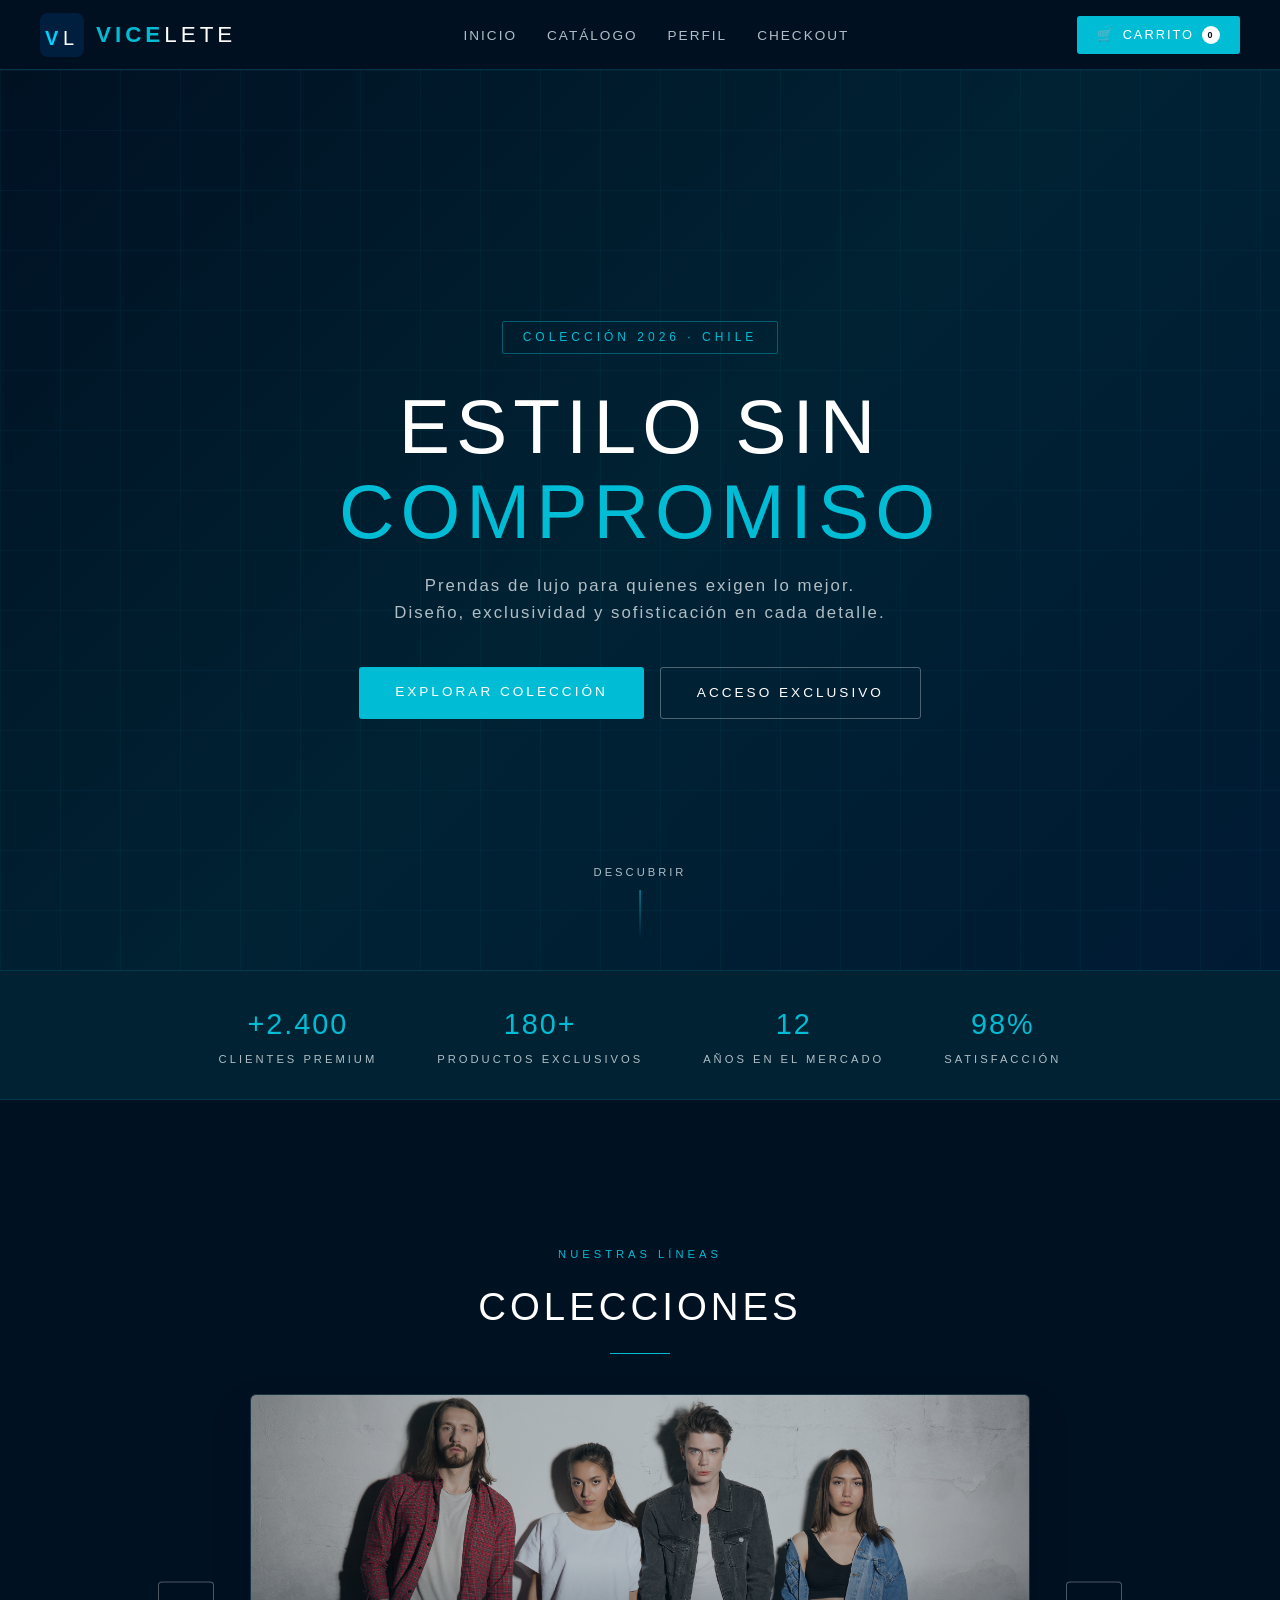
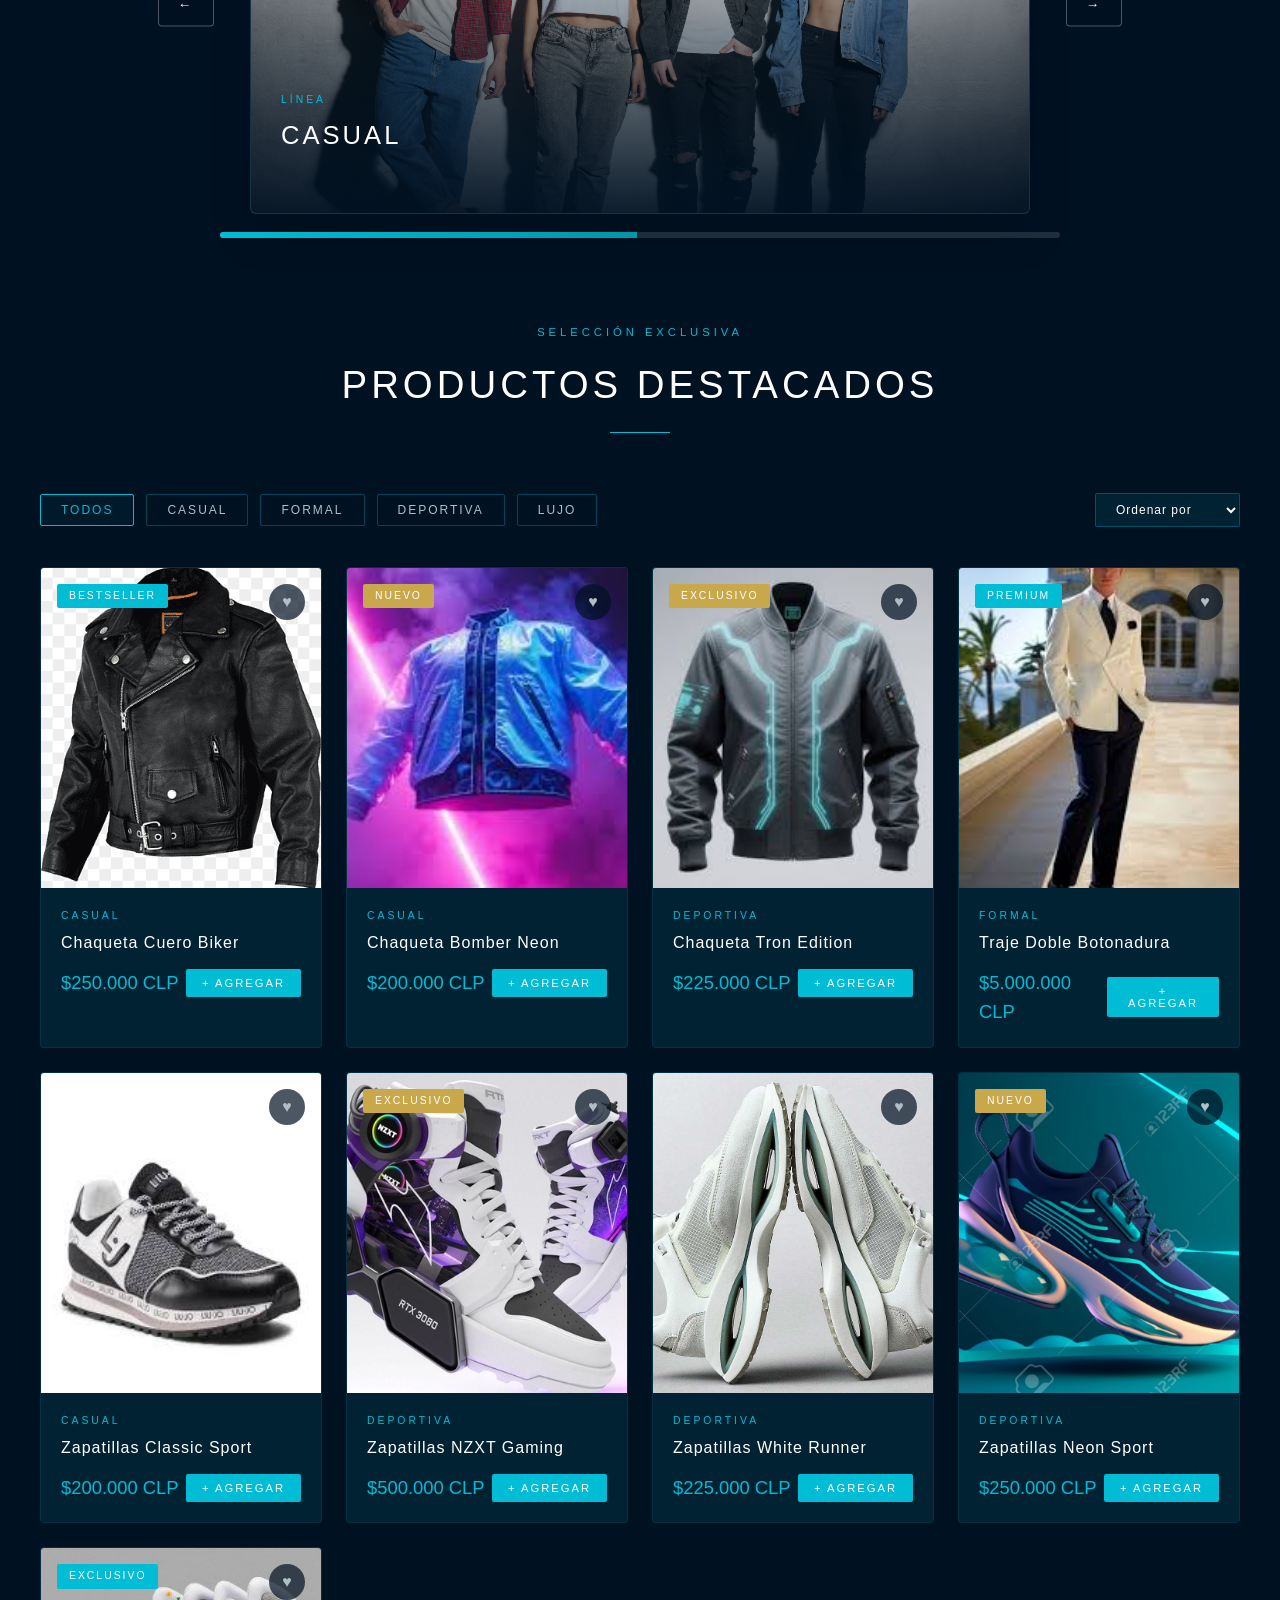
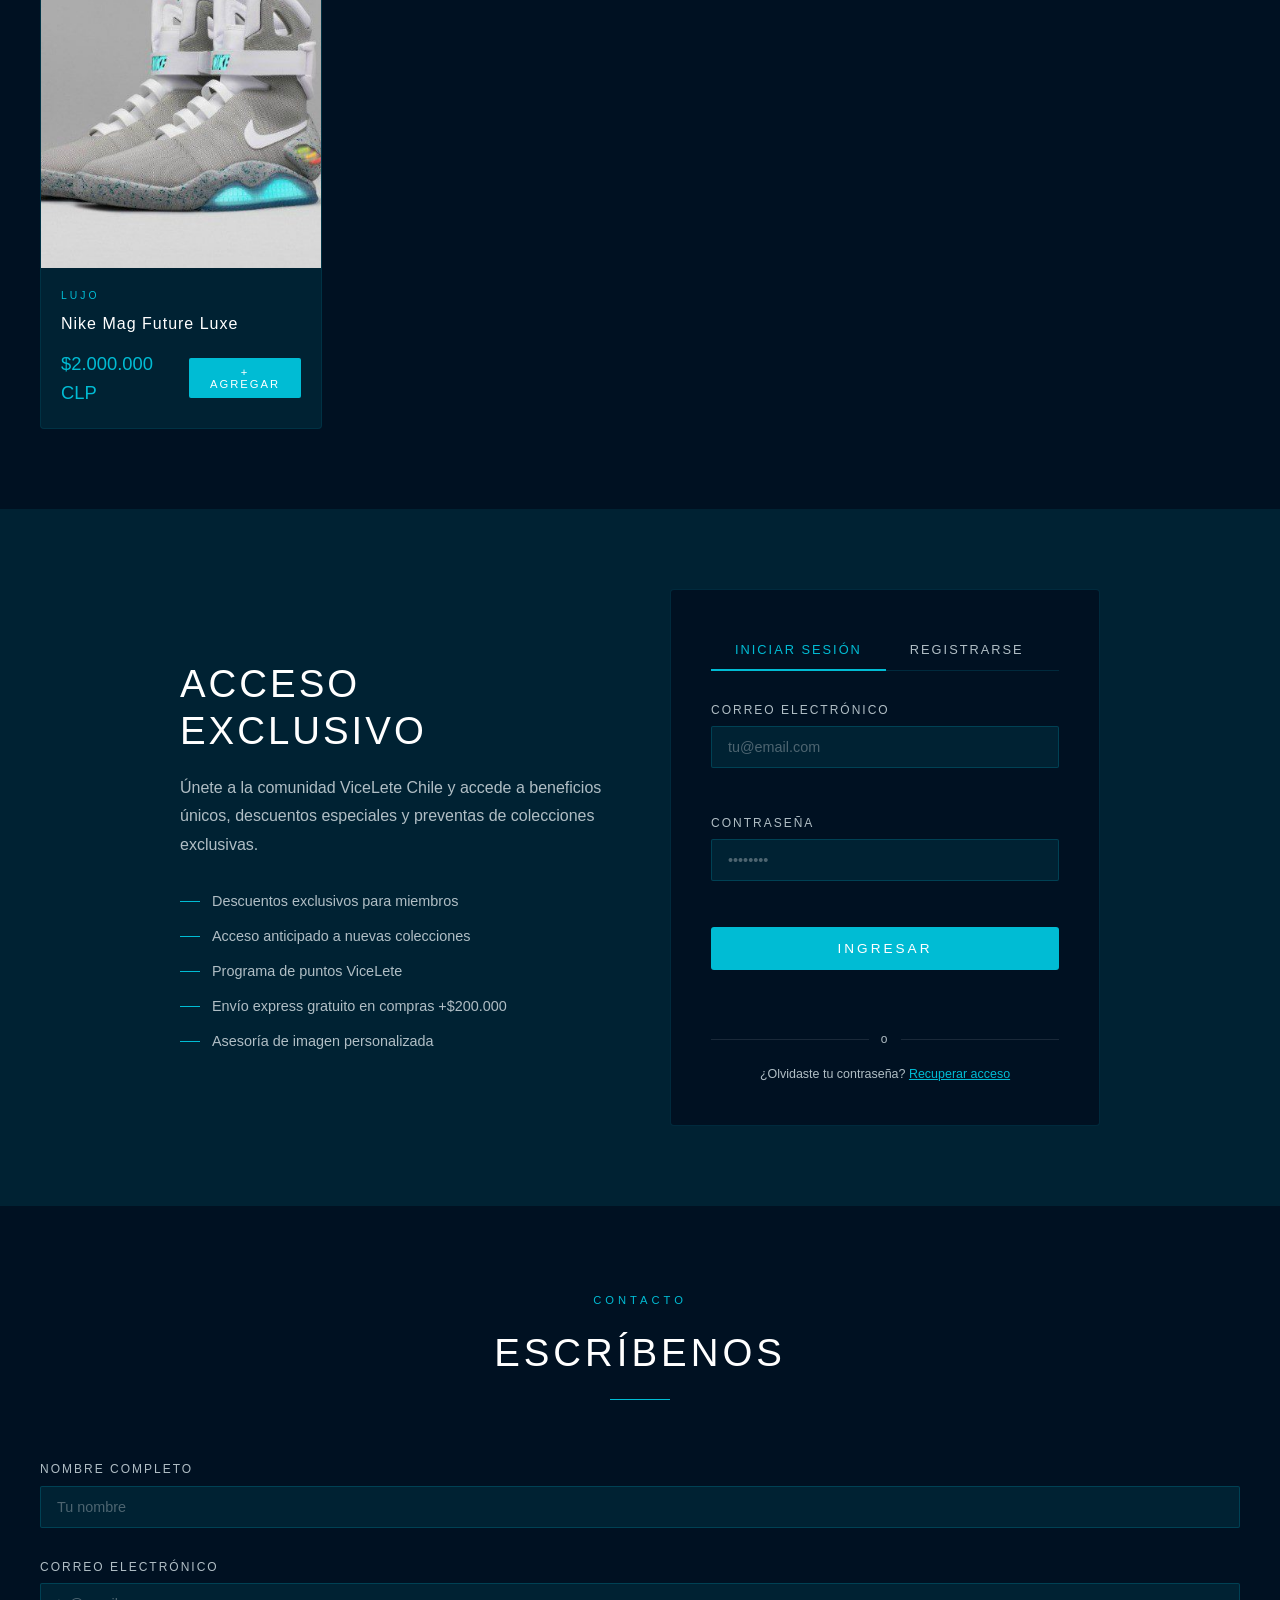
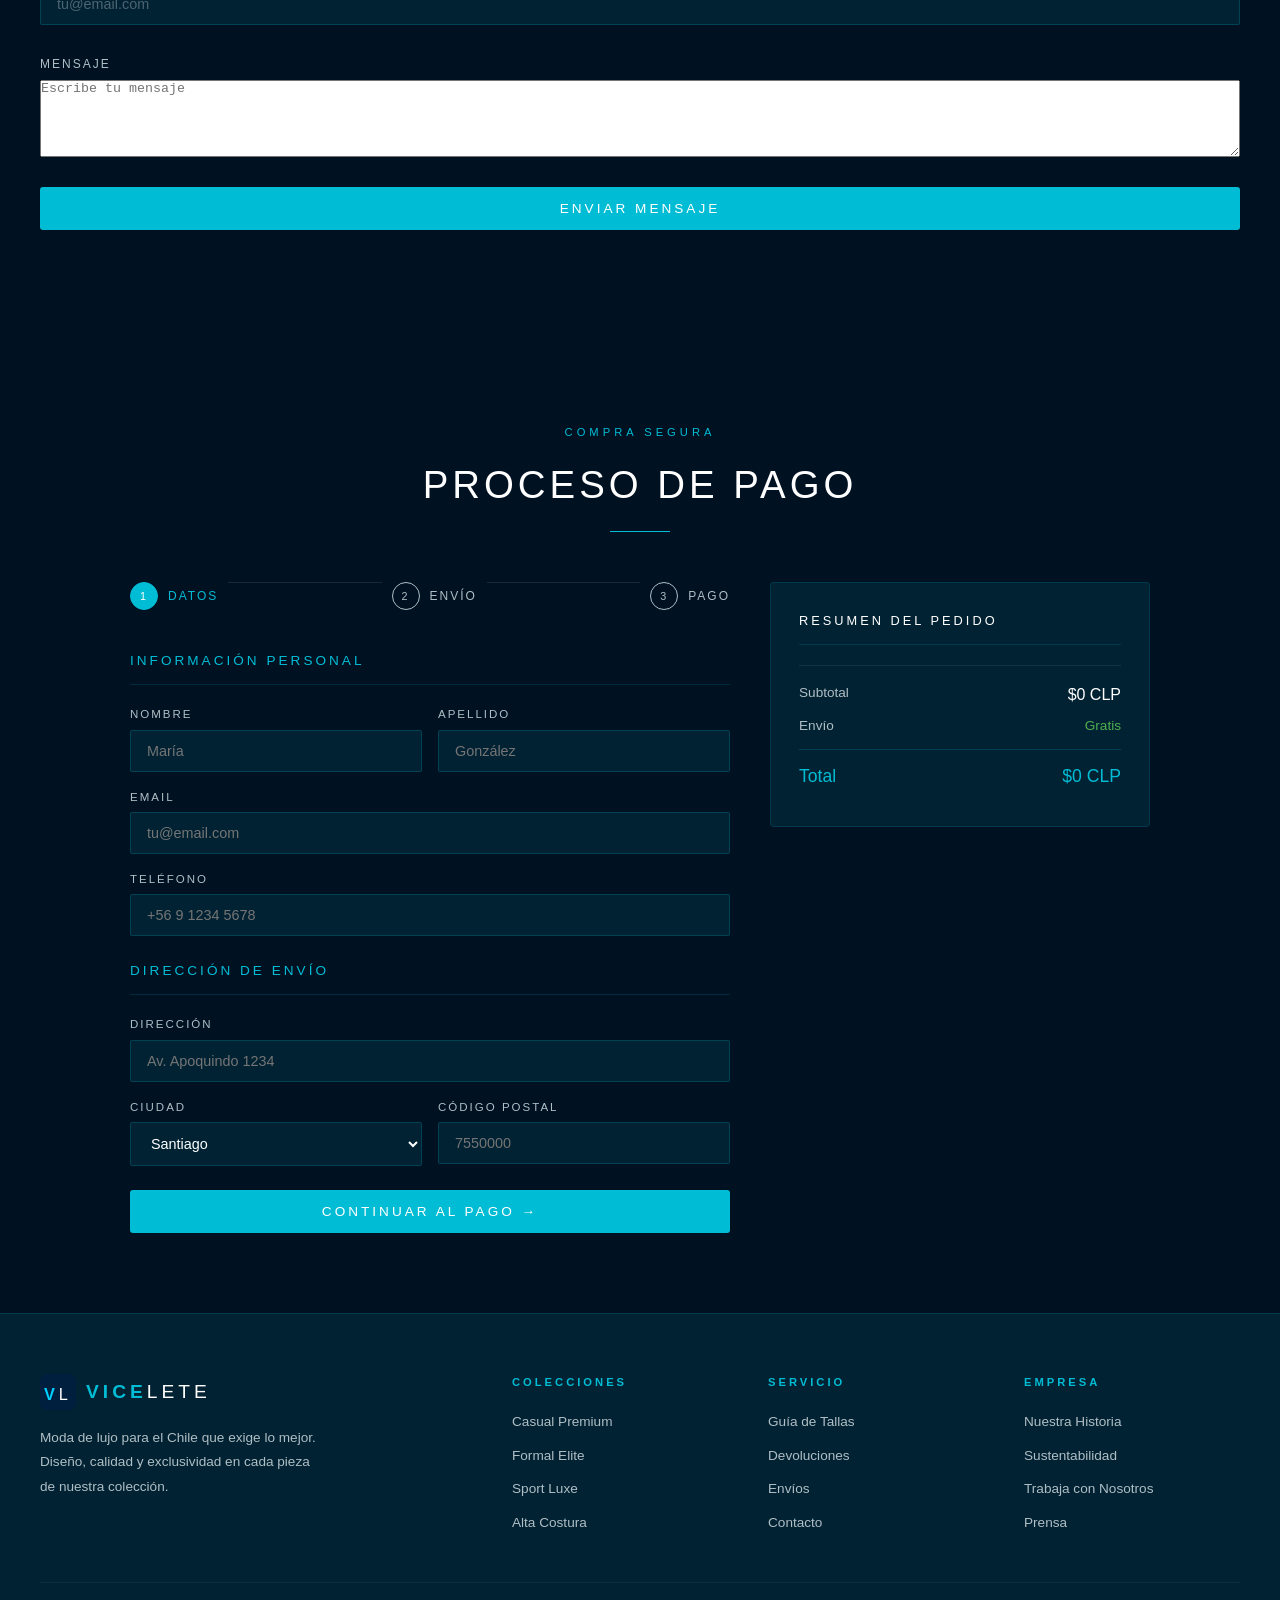
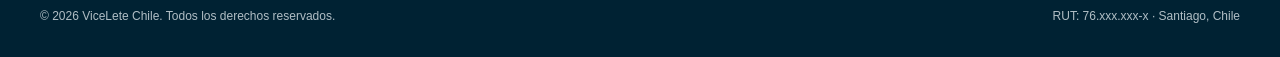
==== commit 14f2e450: "definitivo" ====
--- a/pagina/index.html
+++ b/pagina/index.html
@@ -1,10 +1,11 @@
-<!DOCTYPE html>
+﻿<!DOCTYPE html>
 <html lang="es">
 <head>
 <meta charset="UTF-8">
 <meta name="viewport" content="width=device-width, initial-scale=1.0">
-<title>ViceLete Chile</title>
-<link rel="stylesheet" href="./estilos/estilo_pag_rop.css">
+<title>ViceLete</title>
+<link rel="icon" href="imagenes/logo/logo.svg" type="image/svg+xml">
+<link rel="stylesheet" href="estilos/estilo_pag_rop.css">
 </head>
 <body>
 
@@ -29,8 +30,8 @@
     <span>🛒</span> Carrito
     <span class="cart-count" id="cartCount">0</span>
   </button>
-  <button id="openLogin" class="btn-login">Iniciar sesión</button>
 </header>
+<main>
 
 <!-- HERO -->
 <section id="inicio">
@@ -68,44 +69,53 @@
     <h2 class="section-title">Colecciones</h2>
     <div class="section-line"></div>
   </div>
-  <div style="margin-top:40px" class="cat-grid">
-    <div class="cat-card" onclick="filterProducts('Casual')">
-      <img class="cat-img" src="https://images.unsplash.com/photo-1441986300917-64674bd600d8?w=600&q=80" alt="Casual">
-      <div class="cat-overlay">
-        <div class="cat-tag">Línea</div>
-        <div class="cat-name">Casual</div>
-        <div class="cat-desc">Comodidad con clase para cada día.</div>
-      </div>
-    </div>
-    <div class="cat-card" onclick="filterProducts('Formal')">
-      <img class="cat-img" src="https://images.unsplash.com/photo-1507003211169-0a1dd7228f2d?w=600&q=80" alt="Formal">
-      <div class="cat-overlay">
-        <div class="cat-tag">Línea</div>
-        <div class="cat-name">Formal</div>
-        <div class="cat-desc">Elegancia profesional a otro nivel.</div>
-      </div>
-    </div>
-    <div class="cat-card" onclick="filterProducts('Deportiva')">
-      <img class="cat-img" src="https://images.unsplash.com/photo-1571019613454-1cb2f99b2d8b?w=600&q=80" alt="Deportiva">
-      <div class="cat-overlay">
-        <div class="cat-tag">Línea</div>
-        <div class="cat-name">Deportiva</div>
-        <div class="cat-desc">Alto rendimiento, diseño premium.</div>
-      </div>
-    </div>
-    <div class="cat-card" onclick="filterProducts('Lujo')">
-      <img class="cat-img" src="https://images.unsplash.com/photo-1490481651871-ab68de25d43d?w=600&q=80" alt="Lujo">
-      <div class="cat-overlay">
-        <div class="cat-tag">Línea</div>
-        <div class="cat-name">Lujo</div>
-        <div class="cat-desc">Exclusividad y sofisticación absoluta.</div>
-      </div>
+  <div class="cat-carousel">
+    <div class="cat-carousel-window">
+      <button class="btn-outline carousel-nav left" type="button" onclick="prevCategory()">←</button>
+      <div class="cat-grid" id="catGrid">
+        <div class="cat-card active" onclick="filterProducts('Casual')" data-cat-index="0">
+          <img class="cat-img" src="./imagenes/categorias/casual.jpg" alt="Casual">
+          <div class="cat-overlay">
+            <div class="cat-tag">Línea</div>
+            <div class="cat-name">Casual</div>
+            <div class="cat-desc">Comodidad con clase para cada día.</div>
+          </div>
+        </div>
+        <div class="cat-card hidden" onclick="filterProducts('Formal')" data-cat-index="1">
+          <img class="cat-img" src="./imagenes/categorias/formal.jpg" alt="Formal">
+          <div class="cat-overlay">
+            <div class="cat-tag">Línea</div>
+            <div class="cat-name">Formal</div>
+            <div class="cat-desc">Elegancia profesional a otro nivel.</div>
+          </div>
+        </div>
+        <div class="cat-card hidden" onclick="filterProducts('Deportiva')" data-cat-index="2">
+          <img class="cat-img" src="./imagenes/categorias/deportiva.jpg" alt="Deportiva">
+          <div class="cat-overlay">
+            <div class="cat-tag">Línea</div>
+            <div class="cat-name">Deportiva</div>
+            <div class="cat-desc">Alto rendimiento, diseño premium.</div>
+          </div>
+        </div>
+        <div class="cat-card hidden" onclick="filterProducts('Lujo')" data-cat-index="3">
+          <img class="cat-img" src="./imagenes/categorias/lujo.jpg" alt="Lujo">
+          <div class="cat-overlay">
+            <div class="cat-tag">Línea</div>
+            <div class="cat-name">Lujo</div>
+            <div class="cat-desc">Exclusividad y sofisticación absoluta.</div>
+          </div>
+        </div>
+      </div>
+      <button class="btn-outline carousel-nav right" type="button" onclick="nextCategory()">→</button>
+    </div>
+    <div class="cat-carousel-progress">
+      <span class="carousel-progress-fill" id="carouselProgress"></span>
     </div>
   </div>
 </section>
 
 <!-- PRODUCTOS -->
-<section class="section">
+<section id="productos" class="section">
   <div class="section-header">
     <div class="section-tag">Selección Exclusiva</div>
     <h2 class="section-title">Productos Destacados</h2>
@@ -132,11 +142,11 @@
   <div class="auth-container">
     <div class="auth-info">
       <h2>Acceso<br>Exclusivo</h2>
-      <p style="color:var(--gray);line-height:1.8;margin-bottom:30px">Únete a la comunidad LuxeWear Chile y accede a beneficios únicos, descuentos especiales y preventas de colecciones exclusivas.</p>
+      <p style="color:var(--gray);line-height:1.8;margin-bottom:30px">Únete a la comunidad ViceLete Chile y accede a beneficios únicos, descuentos especiales y preventas de colecciones exclusivas.</p>
       <ul class="auth-features">
         <li>Descuentos exclusivos para miembros</li>
         <li>Acceso anticipado a nuevas colecciones</li>
-        <li>Programa de puntos LuxeRewards</li>
+        <li>Programa de puntos ViceLete</li>
         <li>Envío express gratuito en compras +$200.000</li>
         <li>Asesoría de imagen personalizada</li>
       </ul>
@@ -146,42 +156,75 @@
         <button class="auth-tab active" onclick="switchTab('login')">Iniciar Sesión</button>
         <button class="auth-tab" onclick="switchTab('register')">Registrarse</button>
       </div>
-      <div class="auth-form active" id="loginForm">
-        <div class="form-group">
-          <label>Correo Electrónico</label>
-          <input type="email" placeholder="tu@email.com" id="loginEmail">
-        </div>
-        <div class="form-group">
-          <label>Contraseña</label>
-          <input type="password" placeholder="••••••••" id="loginPass">
-        </div>
-        <button class="btn-primary" style="width:100%;border:none" onclick="handleLogin()">Ingresar</button>
+      <form class="auth-form active" id="loginForm" novalidate>
+        <div class="form-group">
+          <label for="loginEmail">Correo Electrónico</label>
+          <input type="email" placeholder="tu@email.com" id="loginEmail" name="loginEmail">
+          <div class="auth-msg field-error" id="loginEmailError"></div>
+        </div>
+        <div class="form-group">
+          <label for="loginPass">Contraseña</label>
+          <input type="password" placeholder="••••••••" id="loginPass" name="loginPass">
+          <div class="auth-msg field-error" id="loginPassError"></div>
+        </div>
+        <button class="btn-primary" type="submit" style="width:100%;border:none">Ingresar</button>
         <div class="auth-msg" id="loginMsg"></div>
         <div class="form-divider">o</div>
         <p style="text-align:center;font-size:.78em;color:var(--gray)">¿Olvidaste tu contraseña? <a href="#" style="color:var(--cyan)">Recuperar acceso</a></p>
-      </div>
-      <div class="auth-form" id="registerForm">
-        <div class="form-group">
-          <label>Nombre Completo</label>
-          <input type="text" placeholder="Tu nombre" id="regName">
-        </div>
-        <div class="form-group">
-          <label>Correo Electrónico</label>
-          <input type="email" placeholder="tu@email.com" id="regEmail">
-        </div>
-        <div class="form-group">
-          <label>Contraseña</label>
-          <input type="password" placeholder="Mínimo 8 caracteres" id="regPass">
-        </div>
-        <div class="form-group">
-          <label>Confirmar Contraseña</label>
-          <input type="password" placeholder="Repite tu contraseña" id="regPass2">
-        </div>
-        <button class="btn-primary" style="width:100%;border:none" onclick="handleRegister()">Crear Cuenta</button>
+      </form>
+      <form class="auth-form" id="registerForm" novalidate>
+        <div class="form-group">
+          <label for="regName">Nombre Completo</label>
+          <input type="text" placeholder="Tu nombre" id="regName" name="regName">
+          <div class="auth-msg field-error" id="regNameError"></div>
+        </div>
+        <div class="form-group">
+          <label for="regEmail">Correo Electrónico</label>
+          <input type="email" placeholder="tu@email.com" id="regEmail" name="regEmail">
+          <div class="auth-msg field-error" id="regEmailError"></div>
+        </div>
+        <div class="form-group">
+          <label for="regPass">Contraseña</label>
+          <input type="password" placeholder="Mínimo 8 caracteres" id="regPass" name="regPass">
+          <div class="auth-msg field-error" id="regPassError"></div>
+        </div>
+        <div class="form-group">
+          <label for="regPass2">Confirmar Contraseña</label>
+          <input type="password" placeholder="Repite tu contraseña" id="regPass2" name="regPass2">
+          <div class="auth-msg field-error" id="regPass2Error"></div>
+        </div>
+        <button class="btn-primary" type="submit" style="width:100%;border:none">Crear Cuenta</button>
         <div class="auth-msg" id="registerMsg"></div>
-      </div>
-    </div>
-  </div>
+      </form>
+    </div>
+  </div>
+</section>
+
+<section id="contacto" class="section">
+  <div class="section-header">
+    <div class="section-tag">Contacto</div>
+    <h2 class="section-title">Escríbenos</h2>
+    <div class="section-line"></div>
+  </div>
+  <form id="contactoForm" class="contact-form" novalidate>
+    <div class="form-group">
+      <label for="contactName">Nombre Completo</label>
+      <input type="text" id="contactName" name="contactName" placeholder="Tu nombre">
+      <div class="auth-msg field-error" id="contactNameError"></div>
+    </div>
+    <div class="form-group">
+      <label for="contactEmail">Correo Electrónico</label>
+      <input type="email" id="contactEmail" name="contactEmail" placeholder="tu@email.com">
+      <div class="auth-msg field-error" id="contactEmailError"></div>
+    </div>
+    <div class="form-group">
+      <label for="contactMessage">Mensaje</label>
+      <textarea id="contactMessage" name="contactMessage" rows="5" placeholder="Escribe tu mensaje"></textarea>
+      <div class="auth-msg field-error" id="contactMessageError"></div>
+    </div>
+    <button class="btn-primary" type="submit" style="width:100%;border:none">Enviar Mensaje</button>
+    <div class="auth-msg" id="contactMsg"></div>
+  </form>
 </section>
 
 <!-- CHECKOUT -->
@@ -251,6 +294,7 @@
     </div>
   </div>
 </section>
+</main>
 
 <!-- FOOTER -->
 <footer>
@@ -262,7 +306,7 @@
           <text x="5" y="32" font-family="Arial" font-size="20" fill="#00cfff" font-weight="bold">V</text>
           <text x="23" y="32" font-family="Arial" font-size="20" fill="#ffffff" font-weight="300">L</text>
         </svg>
-        <span style="font-size:1.2em;font-weight:200;letter-spacing:4px;text-transform:uppercase"><span style="color:var(--cyan);font-weight:600">Luxe</span>Wear</span>
+        <span style="font-size:1.2em;font-weight:200;letter-spacing:4px;text-transform:uppercase"><span style="color:var(--cyan);font-weight:600">Vice</span>Lete</span>
       </div>
       <p>Moda de lujo para el Chile que exige lo mejor. Diseño, calidad y exclusividad en cada pieza de nuestra colección.</p>
     </div>
@@ -295,7 +339,7 @@
     </div>
   </div>
   <div class="footer-bottom">
-    <span>© 2026 LuxeWear Chile. Todos los derechos reservados.</span>
+    <span>© 2026 ViceLete Chile. Todos los derechos reservados.</span>
     <span>RUT: 76.xxx.xxx-x · Santiago, Chile</span>
   </div>
 </footer>
@@ -325,213 +369,12 @@
 </div>
 
 <!-- TOAST CONTAINER -->
-
-<!-- Overlay + modal (login rápido) -->
-<div id="overlay" class="overlay hidden">
-  <div class="modal">
-    <button id="closeLogin">X</button>
-    <h2>Iniciar sesión</h2>
-    <input id="loginEmail" type="email" placeholder="tu@email.com">
-    <input id="loginPass" type="password" placeholder="Contraseña">
-    <button onclick="handleLogin()">Entrar</button>
-  </div>
-</div>
-
 <div class="toast-wrap" id="toastWrap"></div>
 
-<script src="./js/Formulario de Login.js"></script>
-<script src="./js/Formulario de Registro.js"></script>
-
-<script>
-const PRODUCTS=[
-  {id:1,name:'Camisa Oxford Premium',cat:'Formal',price:149000,img:'https://images.unsplash.com/photo-1598032895397-b9472444bf93?w=400&q=80',badge:'Bestseller',isNew:false},
-  {id:2,name:'Zapatillas Sport Elite',cat:'Deportiva',price:249000,img:'https://images.unsplash.com/photo-1542291026-7eec264c27ff?w=400&q=80',badge:'',isNew:true},
-  {id:3,name:'Vestido Noche Noir',cat:'Lujo',price:389000,img:'https://images.unsplash.com/photo-1568252542512-9fe8fe9c87bb?w=400&q=80',badge:'Exclusivo',isNew:false},
-  {id:4,name:'Chaqueta Urban Premium',cat:'Casual',price:199000,img:'https://images.unsplash.com/photo-1551028719-00167b16eac5?w=400&q=80',badge:'',isNew:true},
-  {id:5,name:'Traje Slim Fit Black',cat:'Formal',price:499000,img:'https://images.unsplash.com/photo-1507679799987-c73779587ccf?w=400&q=80',badge:'Premium',isNew:false},
-  {id:6,name:'Set Deportivo Carbon',cat:'Deportiva',price:179000,img:'https://images.unsplash.com/photo-1571019614242-c5c5dee9f50b?w=400&q=80',badge:'',isNew:false},
-  {id:7,name:'Abrigo Cashmere Luxe',cat:'Lujo',price:699000,img:'https://images.unsplash.com/photo-1539109136881-3be0616acf4b?w=400&q=80',badge:'Exclusivo',isNew:true},
-  {id:8,name:'Jeans Premium Slim',cat:'Casual',price:129000,img:'https://images.unsplash.com/photo-1542272604-787c3835535d?w=400&q=80',badge:'',isNew:false},
-];
-
-let cart=[],favs=new Set(),filtered=[...PRODUCTS];
-
-function fmtPrice(n){return '$'+n.toLocaleString('es-CL')+' CLP'}
-
-function renderProducts(list){
-  const g=document.getElementById('prodGrid');
-  if(!list.length){g.innerHTML='<p style="color:var(--gray);grid-column:1/-1;text-align:center;padding:40px">No hay productos en esta categoría.</p>';return}
-  g.innerHTML=list.map(p=>`
-    <div class="prod-card">
-      <div class="prod-img-wrap">
-        <img class="prod-img" src="${p.img}" alt="${p.name}" loading="lazy">
-        ${p.badge?`<span class="prod-badge${p.isNew?' new':''}">${p.badge}</span>`:''}
-        ${p.isNew&&!p.badge?'<span class="prod-badge new">Nuevo</span>':''}
-        <button class="prod-fav${favs.has(p.id)?' active':''}" onclick="toggleFav(${p.id},this)">♥</button>
-      </div>
-      <div class="prod-info">
-        <div class="prod-cat">${p.cat}</div>
-        <div class="prod-name">${p.name}</div>
-        <div class="prod-bottom">
-          <div><span class="prod-price">${fmtPrice(p.price)}</span></div>
-          <button class="btn-add" onclick="addToCart(${p.id})">+ Agregar</button>
-        </div>
-      </div>
-    </div>
-  `).join('');
-}
-
-function filterProducts(cat,btn){
-  if(btn){document.querySelectorAll('.filter-btn').forEach(b=>b.classList.remove('active'));btn.classList.add('active')}
-  filtered=cat==='Todos'?[...PRODUCTS]:PRODUCTS.filter(p=>p.cat===cat);
-  renderProducts(filtered);
-  if(cat!=='Todos')document.getElementById('catalogo').scrollIntoView({behavior:'smooth'});
-}
-
-function sortProducts(v){
-  if(!v)return;
-  const sorted=[...filtered];
-  if(v==='asc')sorted.sort((a,b)=>a.price-b.price);
-  else if(v==='desc')sorted.sort((a,b)=>b.price-a.price);
-  else if(v==='new')sorted.sort((a,b)=>b.isNew-a.isNew);
-  renderProducts(sorted);
-}
-
-function toggleFav(id,btn){
-  if(favs.has(id)){favs.delete(id);btn.classList.remove('active')}
-  else{favs.add(id);btn.classList.add('active');toast('Agregado a favoritos ♥')}
-}
-
-function addToCart(id){
-  const p=PRODUCTS.find(x=>x.id===id);
-  const ex=cart.find(x=>x.id===id);
-  if(ex)ex.qty++;
-  else cart.push({...p,qty:1});
-  updateCart();
-  toast(`${p.name} agregado al carrito`);
-}
-
-function updateCart(){
-  const count=cart.reduce((s,x)=>s+x.qty,0);
-  const total=cart.reduce((s,x)=>s+x.price*x.qty,0);
-  document.getElementById('cartCount').textContent=count;
-  document.getElementById('cartTotalEl').textContent=fmtPrice(total);
-  document.getElementById('payTotal').textContent=fmtPrice(total);
-  const el=document.getElementById('cartItemsEl');
-  if(!cart.length){el.innerHTML='<div class="empty-cart"><div class="empty-cart-icon">🛒</div><p>Tu carrito está vacío.<br>Agrega productos para comenzar.</p></div>';return}
-  el.innerHTML=cart.map(x=>`
-    <div class="cart-item">
-      <img class="cart-item-img" src="${x.img}" alt="${x.name}">
-      <div class="cart-item-info">
-        <div class="cart-item-name">${x.name}</div>
-        <div class="cart-item-price">${fmtPrice(x.price)}</div>
-        <div class="cart-item-qty">
-          <button class="qty-btn" onclick="changeQty(${x.id},-1)">−</button>
-          <span style="font-size:.85em">${x.qty}</span>
-          <button class="qty-btn" onclick="changeQty(${x.id},1)">+</button>
-        </div>
-        <button class="cart-item-remove" onclick="removeFromCart(${x.id})">Eliminar</button>
-      </div>
-    </div>
-  `).join('');
-  const items=document.getElementById('orderItems');
-  items.innerHTML=cart.map(x=>`<div class="order-item"><span>${x.name} ×${x.qty}</span><span>${fmtPrice(x.price*x.qty)}</span></div>`).join('');
-  document.getElementById('oSubtotal').textContent=fmtPrice(total);
-  document.getElementById('oTotal').textContent=fmtPrice(total);
-}
-
-function changeQty(id,d){
-  const i=cart.findIndex(x=>x.id===id);
-  cart[i].qty+=d;
-  if(cart[i].qty<=0)cart.splice(i,1);
-  updateCart();
-}
-
-function removeFromCart(id){cart=cart.filter(x=>x.id!==id);updateCart()}
-
-function toggleCart(){
-  document.getElementById('cartDrawer').classList.toggle('open');
-  document.getElementById('cartOverlay').classList.toggle('open');
-}
-
-function switchTab(tab){
-  document.querySelectorAll('.auth-tab').forEach(t=>t.classList.remove('active'));
-  document.querySelectorAll('.auth-form').forEach(f=>f.classList.remove('active'));
-  document.getElementById(tab+'Form').classList.add('active');
-  document.querySelector(`.auth-tab:nth-child(${tab==='login'?1:2})`).classList.add('active');
-}
-
-function handleLogin(){
-  const e=document.getElementById('loginEmail').value;
-  const p=document.getElementById('loginPass').value;
-  const msg=document.getElementById('loginMsg');
-  const res = validateLogin(e,p);
-  if(!res.valid){msg.textContent=res.message;msg.style.color='#ff6b6b';return}
-  showLoginSuccess(msg);
-}
-
-function handleRegister(){
-  const n=document.getElementById('regName').value;
-  const e=document.getElementById('regEmail').value;
-  const p=document.getElementById('regPass').value;
-  const p2=document.getElementById('regPass2').value;
-  const msg=document.getElementById('registerMsg');
-  if(!n||!e||!p||!p2){msg.textContent='Completa todos los campos.';msg.style.color='#ff6b6b';return}
-  if(!validateEmail(e)){msg.textContent='Ingresa un email válido.';msg.style.color='#ff6b6b';return}
-  if(!validatePassword(p)){msg.textContent='La contraseña debe tener al menos 8 caracteres.';msg.style.color='#ff6b6b';return}
-  if(!passwordsMatch(p,p2)){msg.textContent='Las contraseñas no coinciden.';msg.style.color='#ff6b6b';return}
-  msg.textContent='¡Cuenta creada exitosamente! Bienvenido/a.';msg.style.color='var(--cyan)';
-  toast('Cuenta creada. ¡Bienvenido/a a LuxeWear! ✓');
-}
-
-function goStep2(){
-  const f=[document.getElementById('ckName'),document.getElementById('ckEmail'),document.getElementById('ckAddr')];
-  if(f.some(x=>!x.value)){toast('Completa los datos de envío antes de continuar.');return}
-  document.getElementById('checkoutStep1').style.display='none';
-  document.getElementById('checkoutStep2').style.display='block';
-  document.getElementById('step2').classList.add('active');
-}
-
-function backStep1(){
-  document.getElementById('checkoutStep2').style.display='none';
-  document.getElementById('checkoutStep1').style.display='block';
-}
-
-function selectPay(el){document.querySelectorAll('.pay-method').forEach(m=>m.classList.remove('active'));el.classList.add('active')}
-
-function formatCard(el){
-  let v=el.value.replace(/\D/g,'').substring(0,16);
-  el.value=v.replace(/(\d{4})/g,'$1 ').trim();
-}
-
-function processPay(){
-  const card=document.getElementById('ckCard').value.replace(/\s/g,'');
-  if(card.length<16){toast('Ingresa un número de tarjeta válido.');return}
-  if(!cart.length){toast('Tu carrito está vacío.');return}
-  document.getElementById('successModal').classList.add('open');
-  document.getElementById('step3').classList.add('active');
-}
-
-function closeModal(){
-  document.getElementById('successModal').classList.remove('open');
-  cart=[];updateCart();
-  document.getElementById('checkoutStep2').style.display='none';
-  document.getElementById('checkoutStep1').style.display='block';
-  document.getElementById('step2').classList.remove('active');
-  document.getElementById('step3').classList.remove('active');
-  window.scrollTo({top:0,behavior:'smooth'});
-}
-
-function toast(msg){
-  const w=document.getElementById('toastWrap');
-  const t=document.createElement('div');
-  t.className='toast';t.textContent=msg;
-  w.appendChild(t);
-  setTimeout(()=>{t.style.animation='slideIn .3s ease reverse';setTimeout(()=>t.remove(),300)},3000);
-}
-
-renderProducts(PRODUCTS);
-updateCart();
-</script>
+<script src="js/Formulario_de_Registro.js"></script>
+<script src="js/Formulario_de_Login.js"></script>
+<script src="js/Formulario_de_Contacto.js"></script>
+<script src="js/main.js?v=1"></script>
 </body>
-</html>+</html>
+
--- a/pagina/estilos/estilo_pag_rop.css
+++ b/pagina/estilos/estilo_pag_rop.css
@@ -52,6 +52,24 @@
   .cat-name{font-size:1.6em;font-weight:200;letter-spacing:3px;text-transform:uppercase}
   .cat-desc{color:var(--gray);font-size:.85em;margin-top:6px;opacity:0;transform:translateY(10px);transition:all .3s}
   .cat-card:hover .cat-desc{opacity:1;transform:translateY(0)}
+  .cat-card.hidden{display:none}
+  .cat-card.active{display:block}
+  .cat-carousel{display:flex;flex-direction:column;align-items:center;gap:20px;margin-top:40px}
+  .cat-carousel{display:flex;flex-direction:column;align-items:center;gap:18px;margin-top:40px}
+  .cat-carousel-window{position:relative;width:100%;max-width:840px;display:flex;align-items:center;justify-content:center;min-height:420px}
+  .cat-carousel-window .cat-grid{margin-top:0;width:100%;display:grid;place-items:center}
+  .cat-carousel-window .cat-card{width:100%;max-width:780px;margin:0;height:420px;overflow:hidden;border-radius:6px;border:1px solid rgba(255,255,255,0.08);box-shadow:0 20px 40px rgba(0,0,0,0.18);background:var(--navy2);display:flex;align-items:center;justify-content:center}
+  .cat-carousel-window .cat-card .cat-img{width:100%;height:100%;object-fit:cover;object-position:center center}
+  .cat-carousel-window .cat-card[data-cat-index="0"] .cat-img,
+  .cat-carousel-window .cat-card[data-cat-index="2"] .cat-img{object-position:top center}
+  .carousel-nav{position:absolute;top:50%;transform:translateY(-50%);min-width:56px;display:inline-flex;align-items:center;justify-content:center;padding:14px 18px;z-index:2;border:1px solid rgba(255,255,255,0.3);background:rgba(0,17,34,0.75);color:var(--white);border-radius:4px;cursor:pointer}
+  .carousel-nav:hover{border-color:var(--cyan);color:var(--cyan)}
+  .carousel-nav.left{left:-62px}
+  .carousel-nav.right{right:-62px}
+  .cat-carousel-progress{position:relative;width:100%;max-width:840px;height:6px;background:rgba(255,255,255,0.12);border-radius:999px;overflow:hidden}
+  .carousel-progress-fill{display:block;height:100%;width:0%;background:linear-gradient(90deg,var(--cyan),var(--cyan2));transition:width .05s linear}
+  .cat-card.hidden{display:none}
+  .cat-card.active{display:block}
   /* PRODUCTOS */
   .prod-filters{display:flex;gap:12px;margin-bottom:40px;flex-wrap:wrap;align-items:center}
   .filter-btn{background:transparent;border:1px solid rgba(0,188,212,0.3);color:var(--gray);padding:8px 20px;border-radius:2px;cursor:pointer;font-size:.75em;letter-spacing:2px;text-transform:uppercase;transition:all .3s}
@@ -121,6 +139,7 @@
   .form-divider{display:flex;align-items:center;gap:12px;color:var(--gray);font-size:.75em;letter-spacing:2px}
   .form-divider::before,.form-divider::after{content:'';flex:1;height:1px;background:rgba(255,255,255,.1)}
   .auth-msg{font-size:.8em;text-align:center;margin-top:8px;min-height:20px;color:var(--cyan)}
+  .field-error{font-size:.8em;text-align:left;color:#ff6b6b;min-height:18px;margin-top:6px}
   /* CHECKOUT */
   #checkout{padding:80px 0}
   .checkout-container{max-width:1100px;margin:0 auto;padding:0 40px;display:grid;grid-template-columns:1fr 380px;gap:40px;align-items:start}
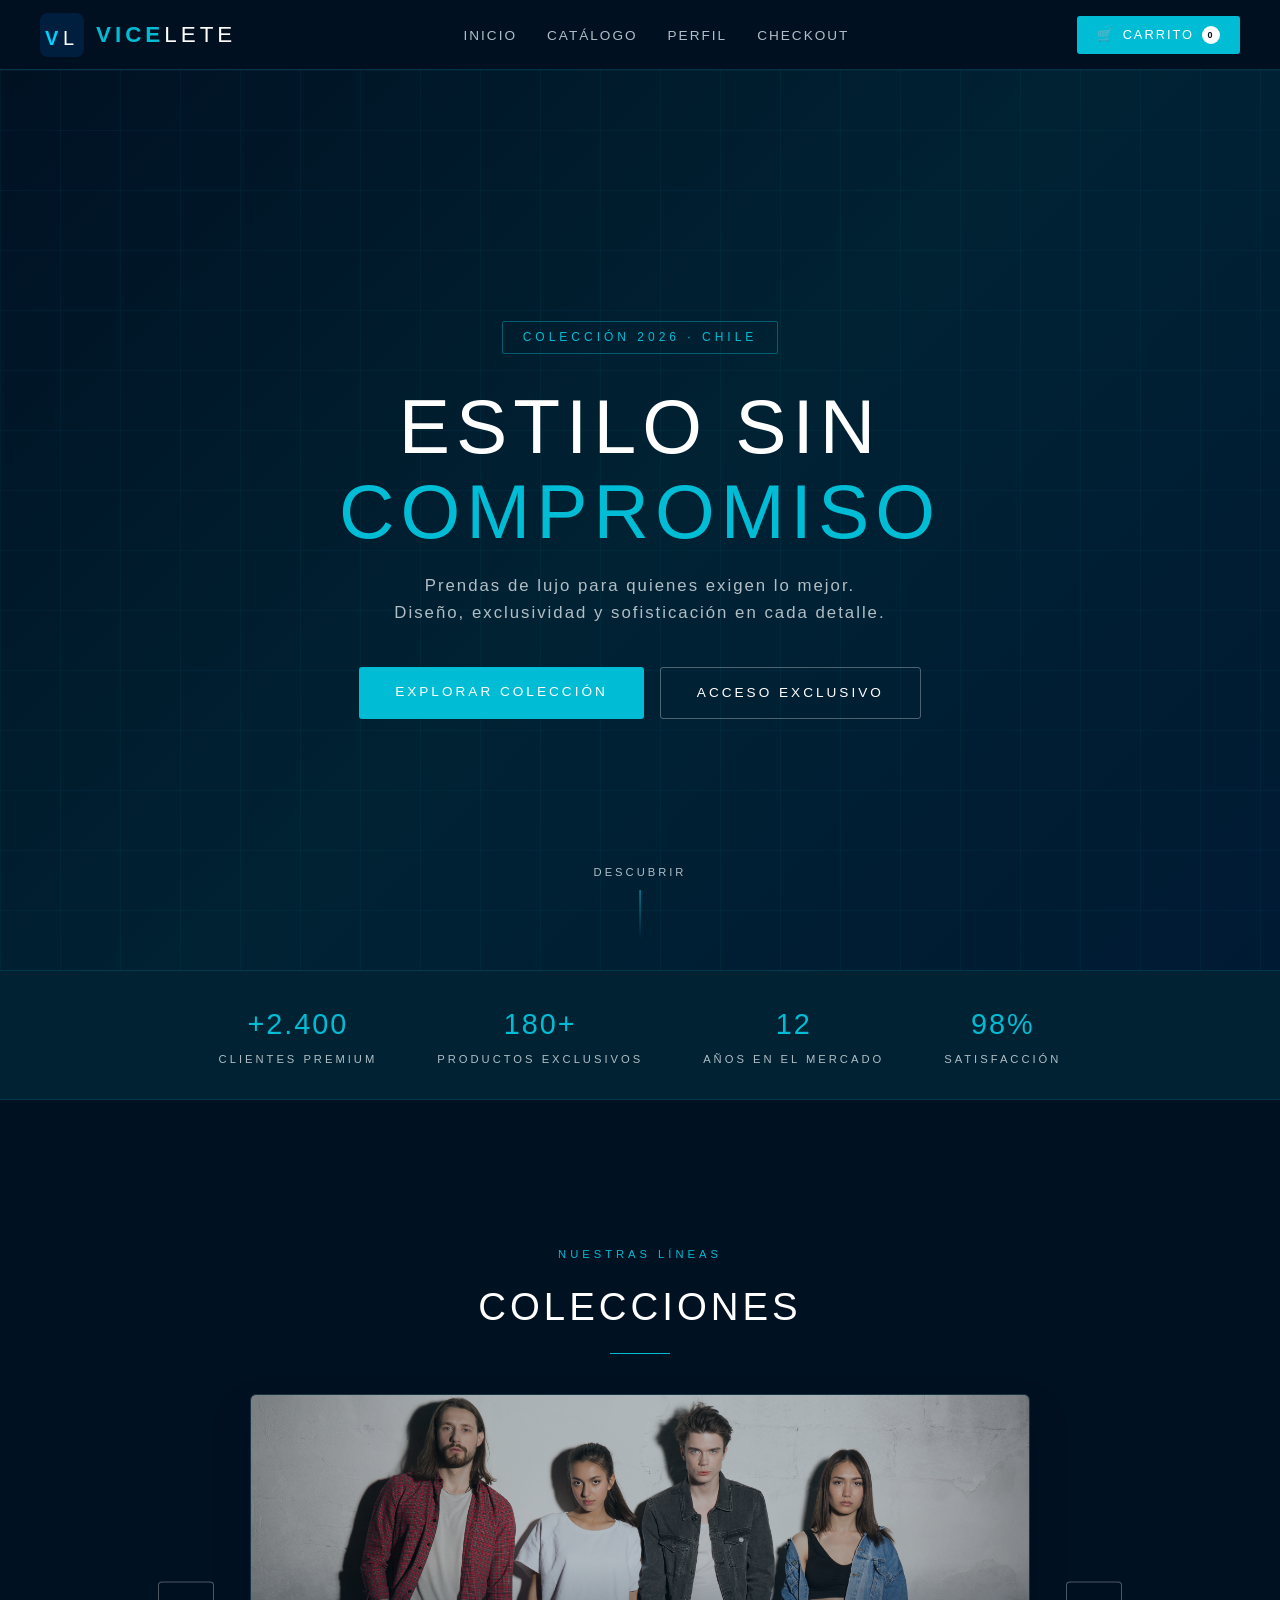
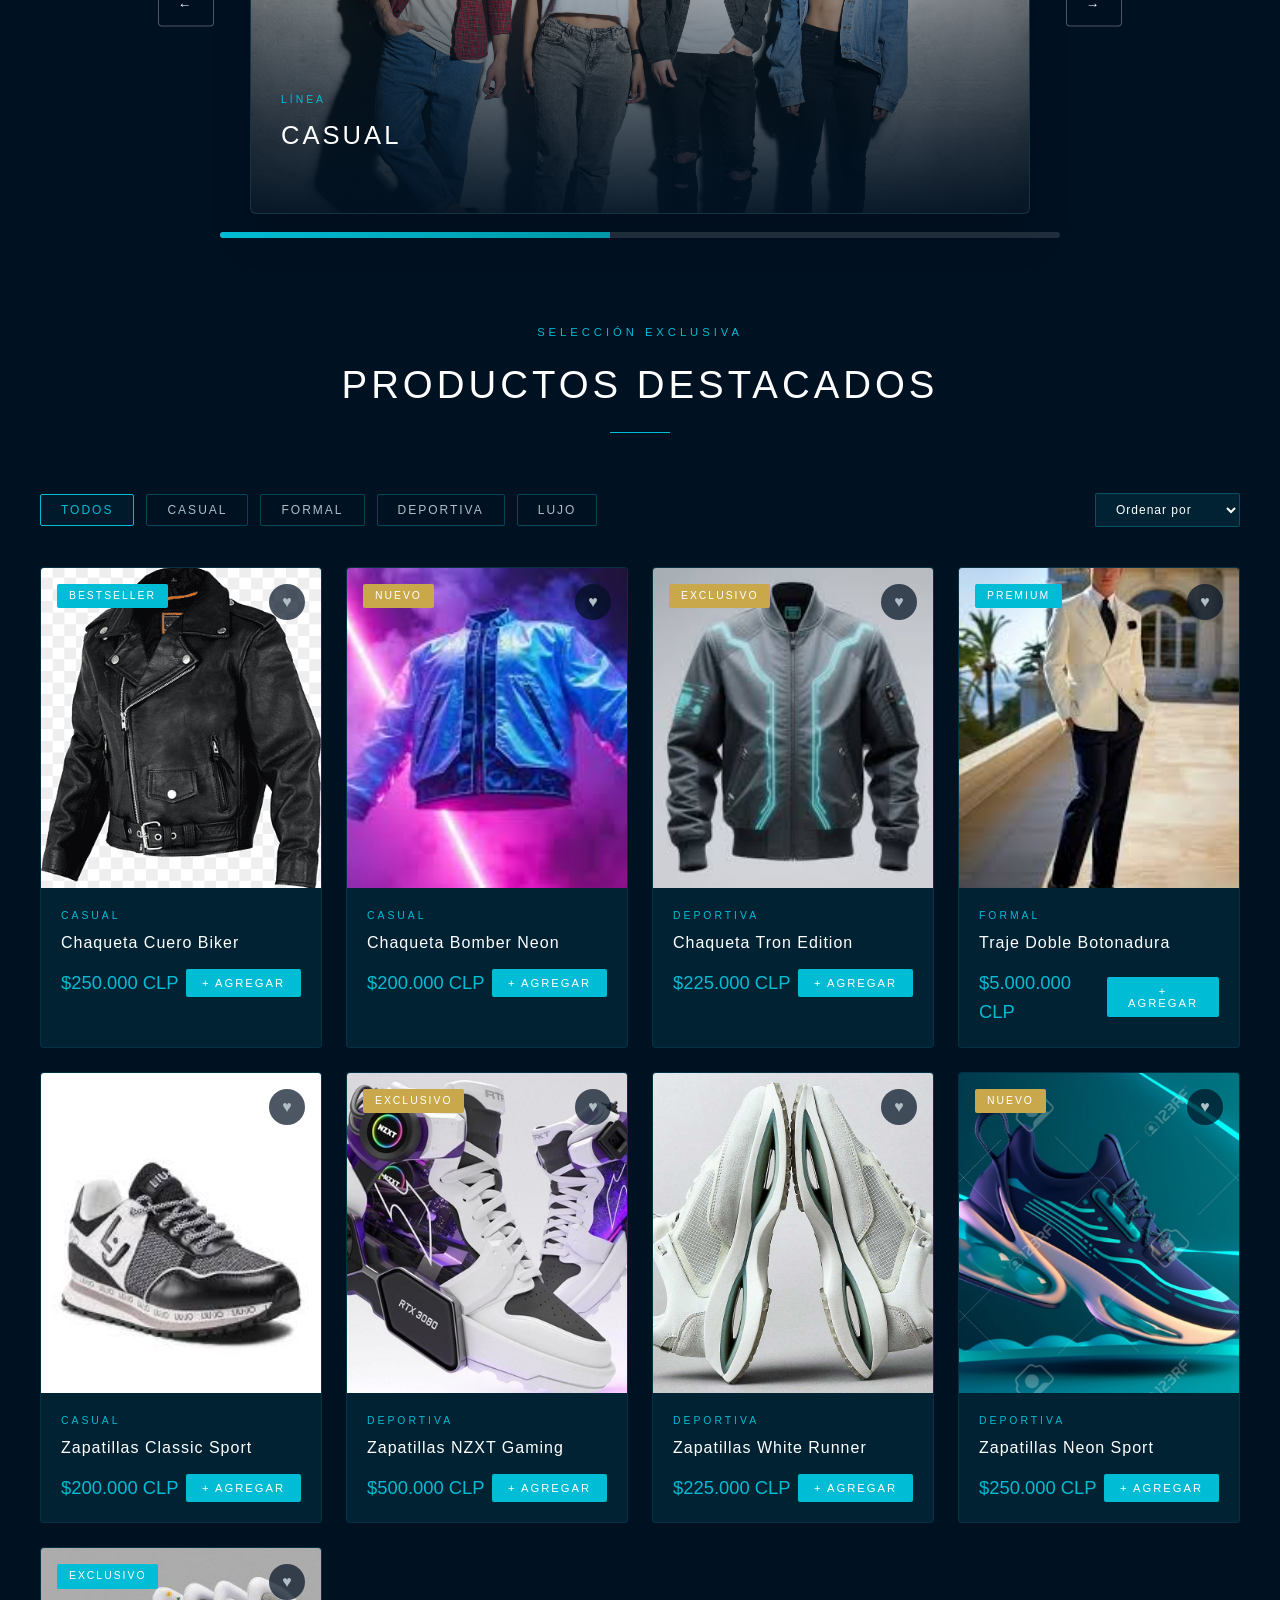
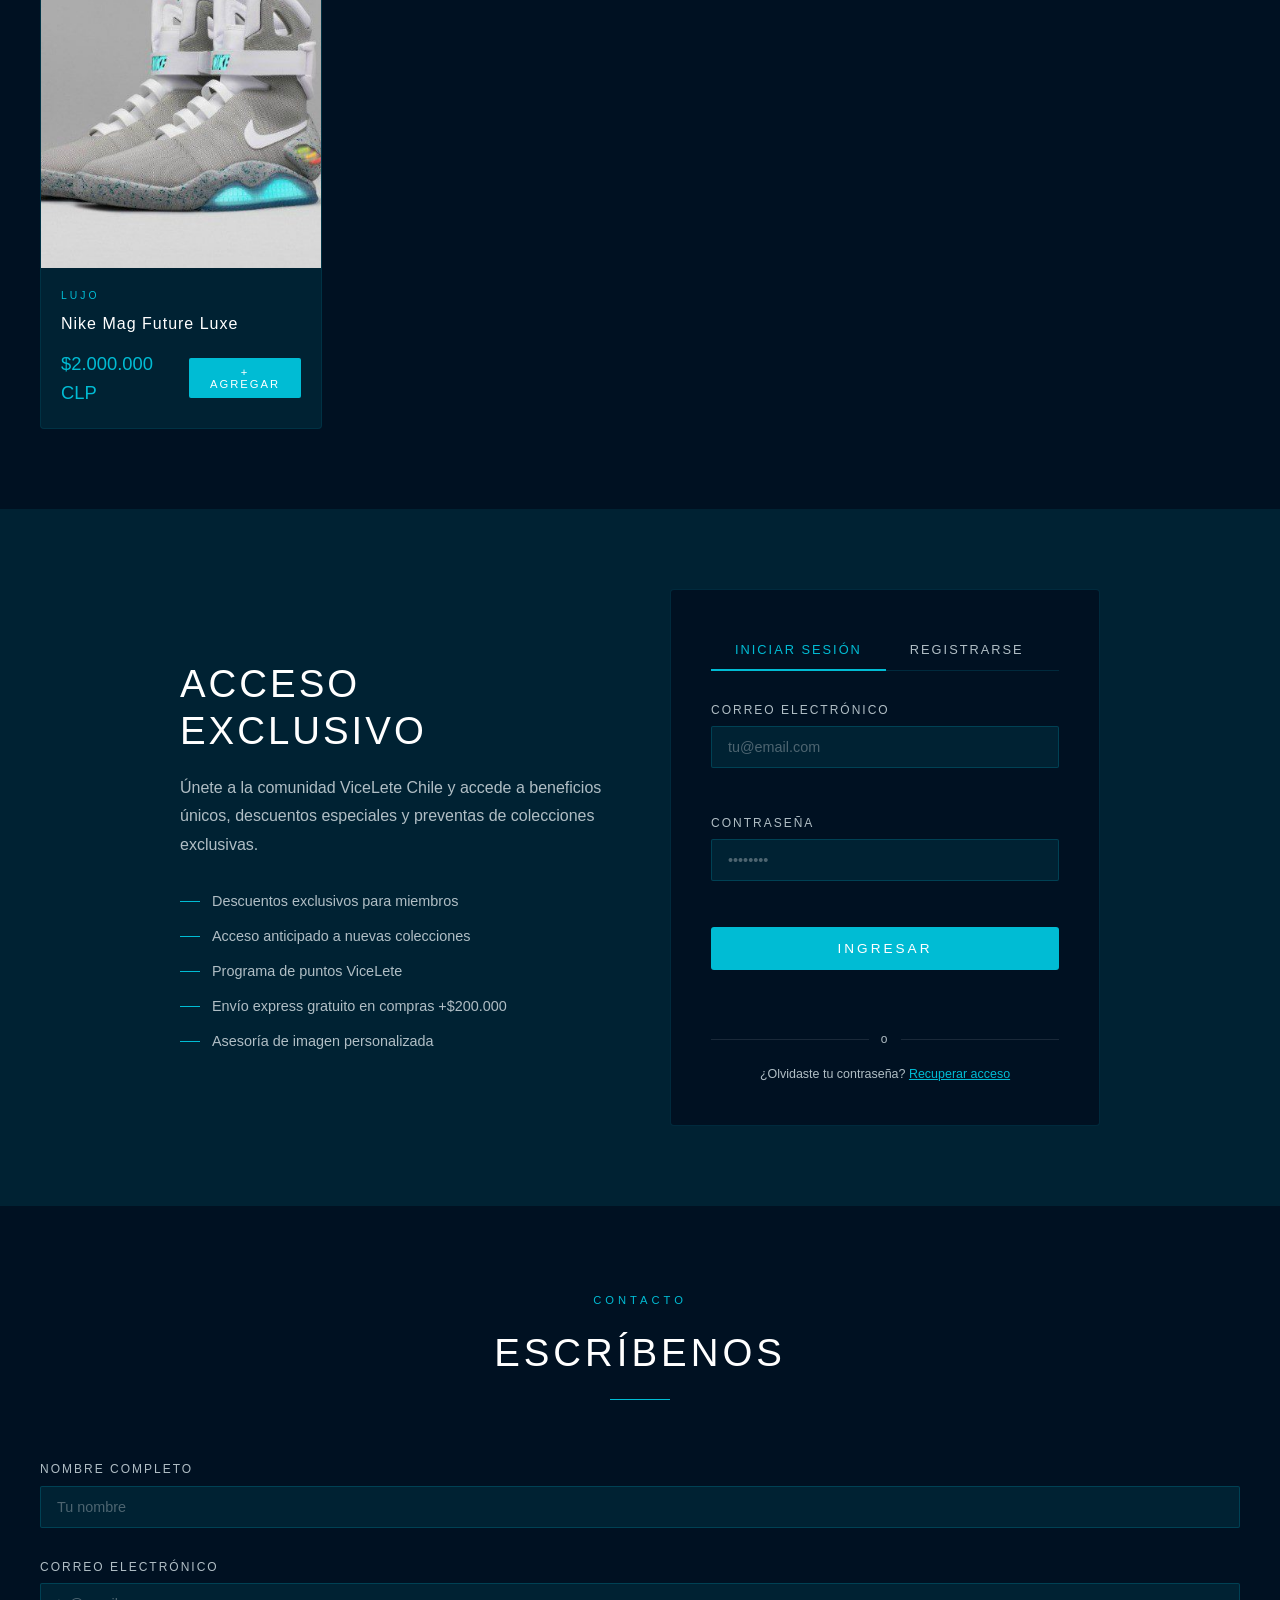
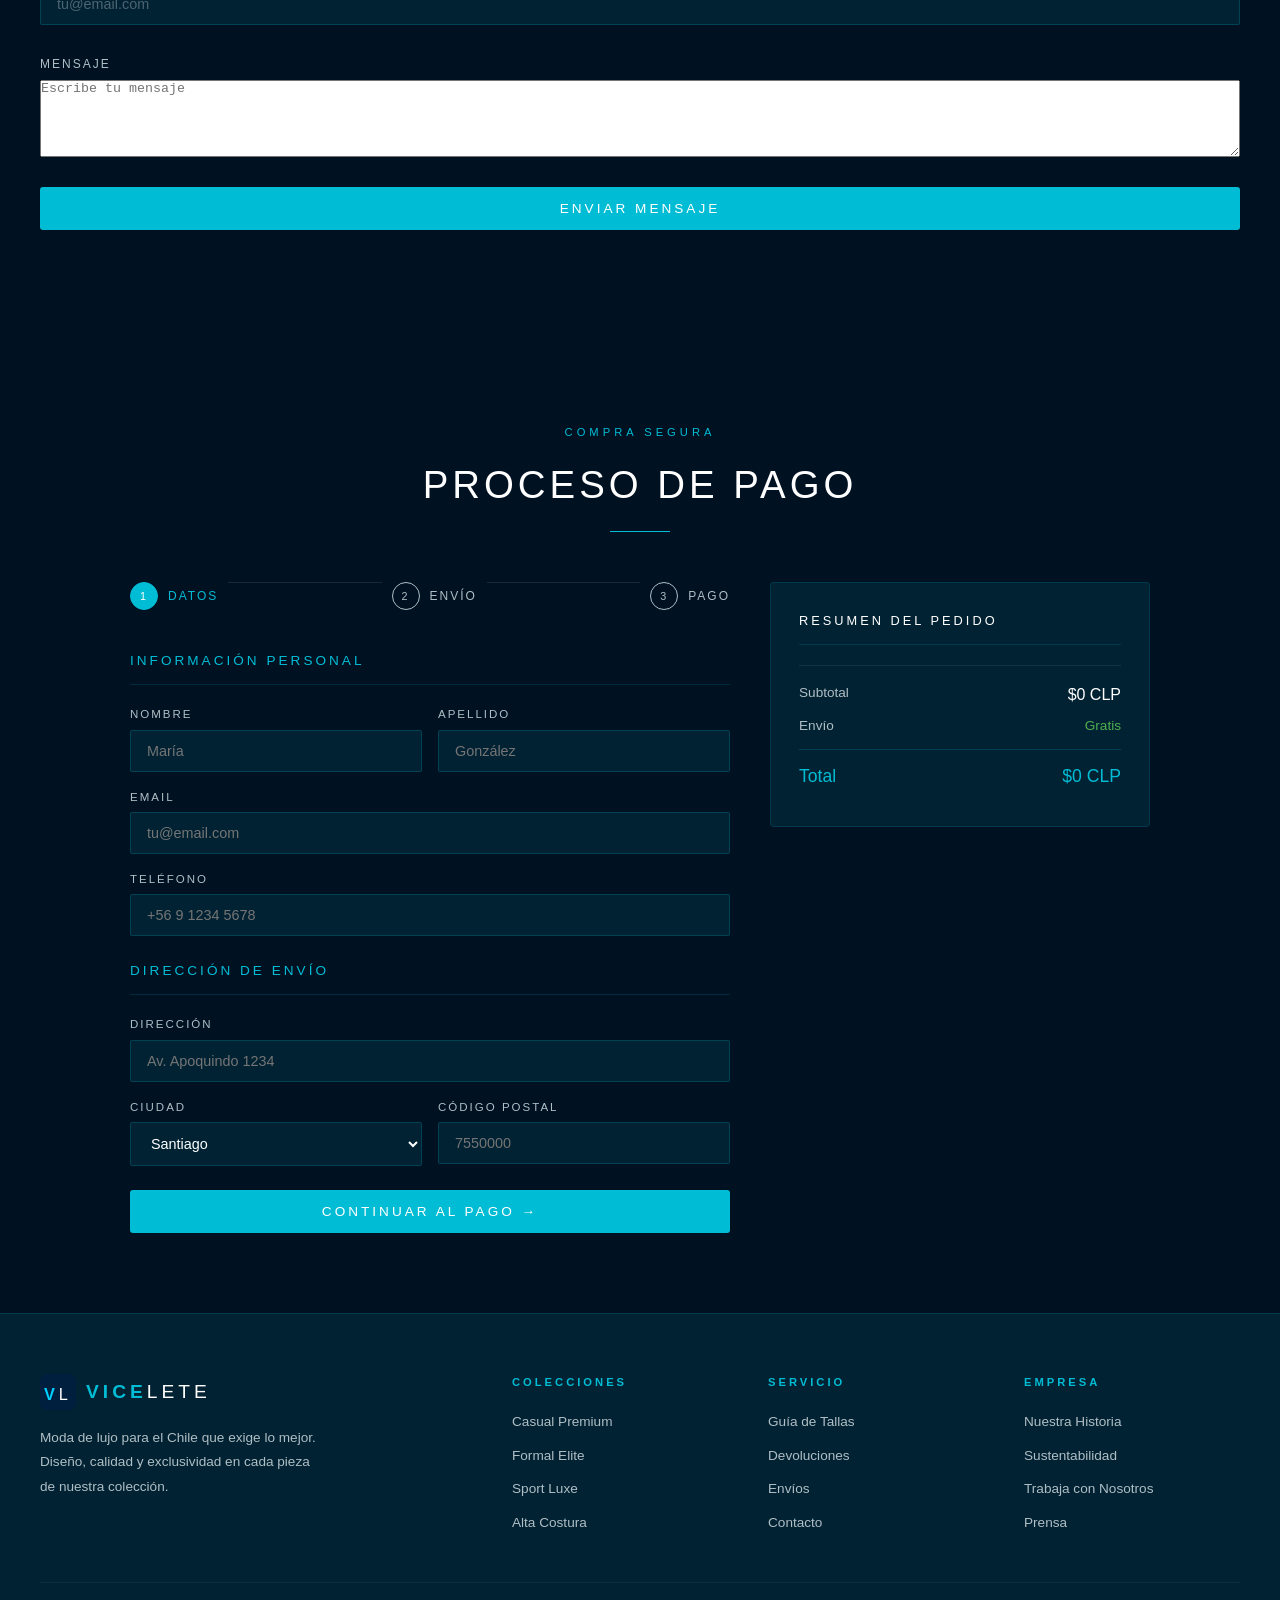
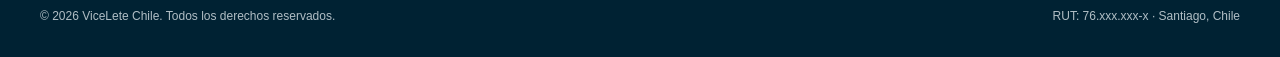
==== commit 870b9170: "pagina perfecto estado" ====
--- a/pagina/index.html
+++ b/pagina/index.html
@@ -371,10 +371,7 @@
 <!-- TOAST CONTAINER -->
 <div class="toast-wrap" id="toastWrap"></div>
 
-<script src="js/Formulario_de_Registro.js"></script>
-<script src="js/Formulario_de_Login.js"></script>
-<script src="js/Formulario_de_Contacto.js"></script>
-<script src="js/main.js?v=1"></script>
+<script src="js/loader.js"></script>
 </body>
 </html>
 
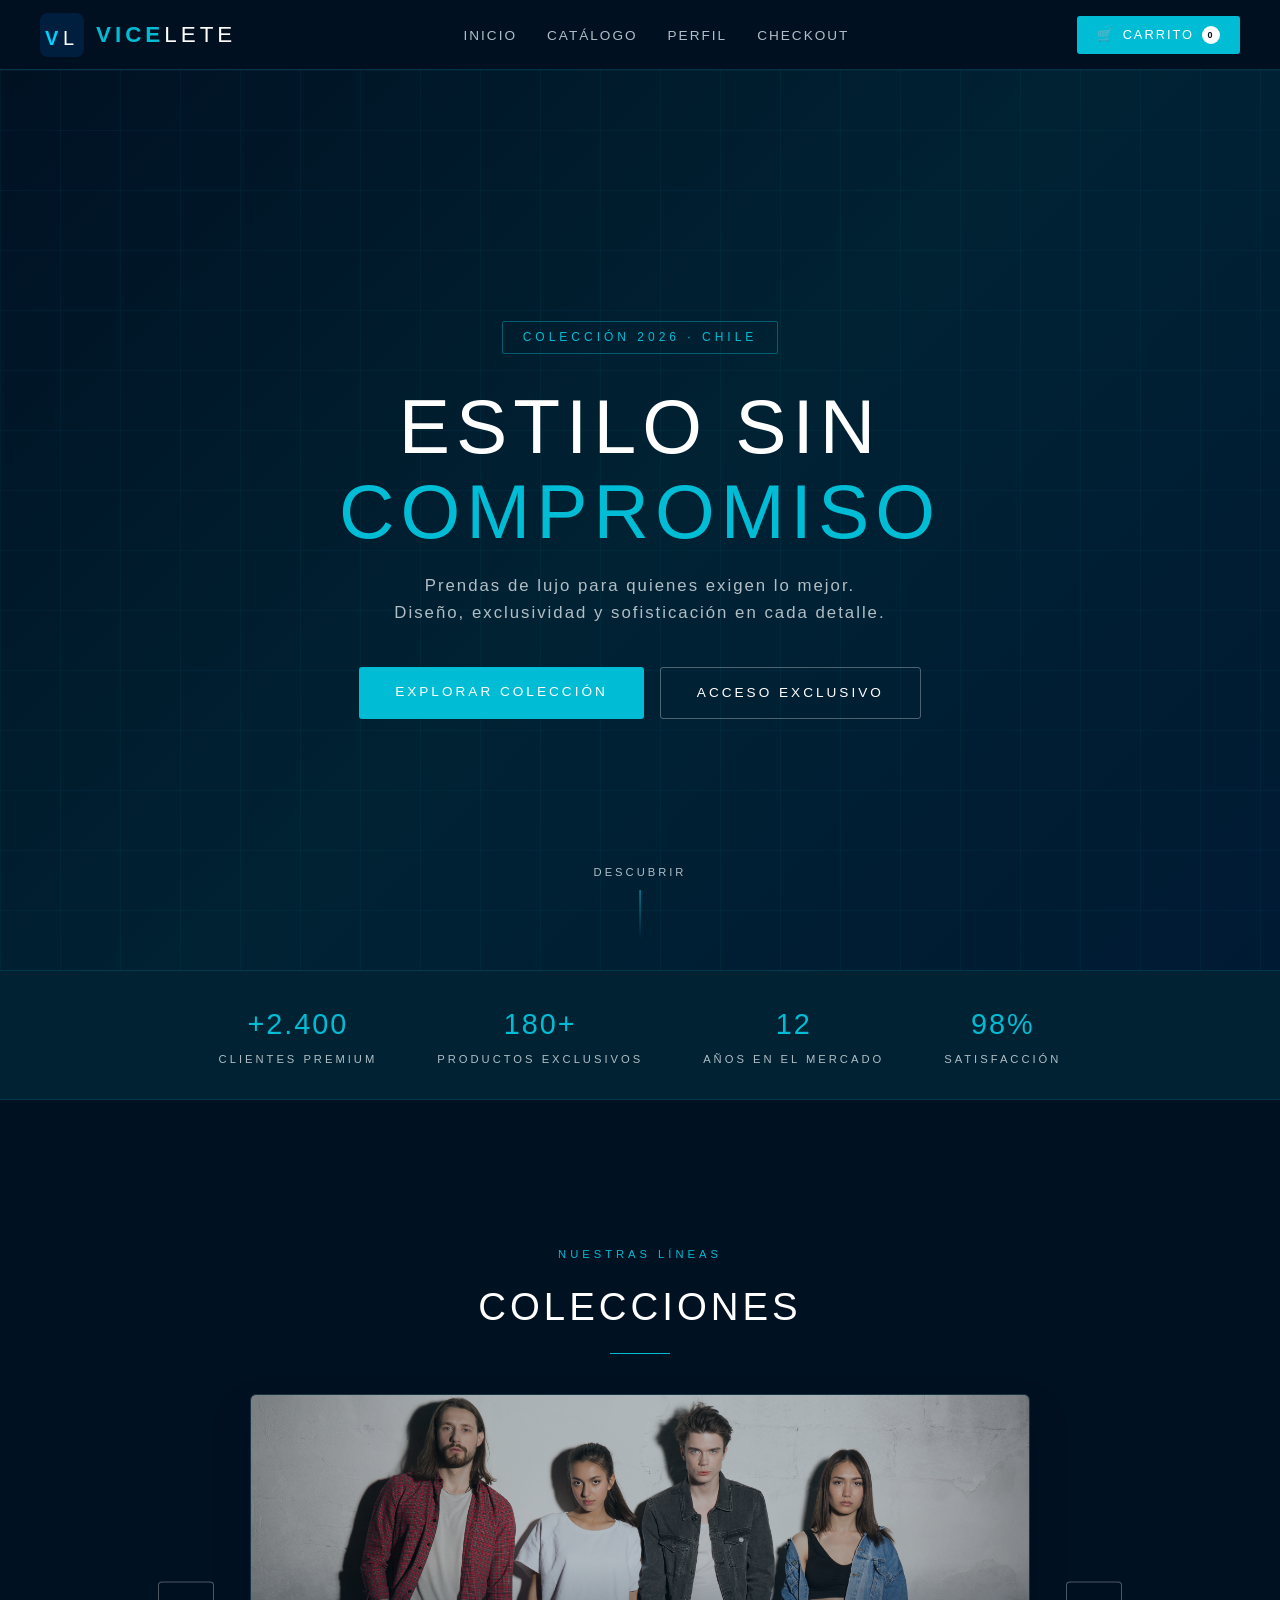
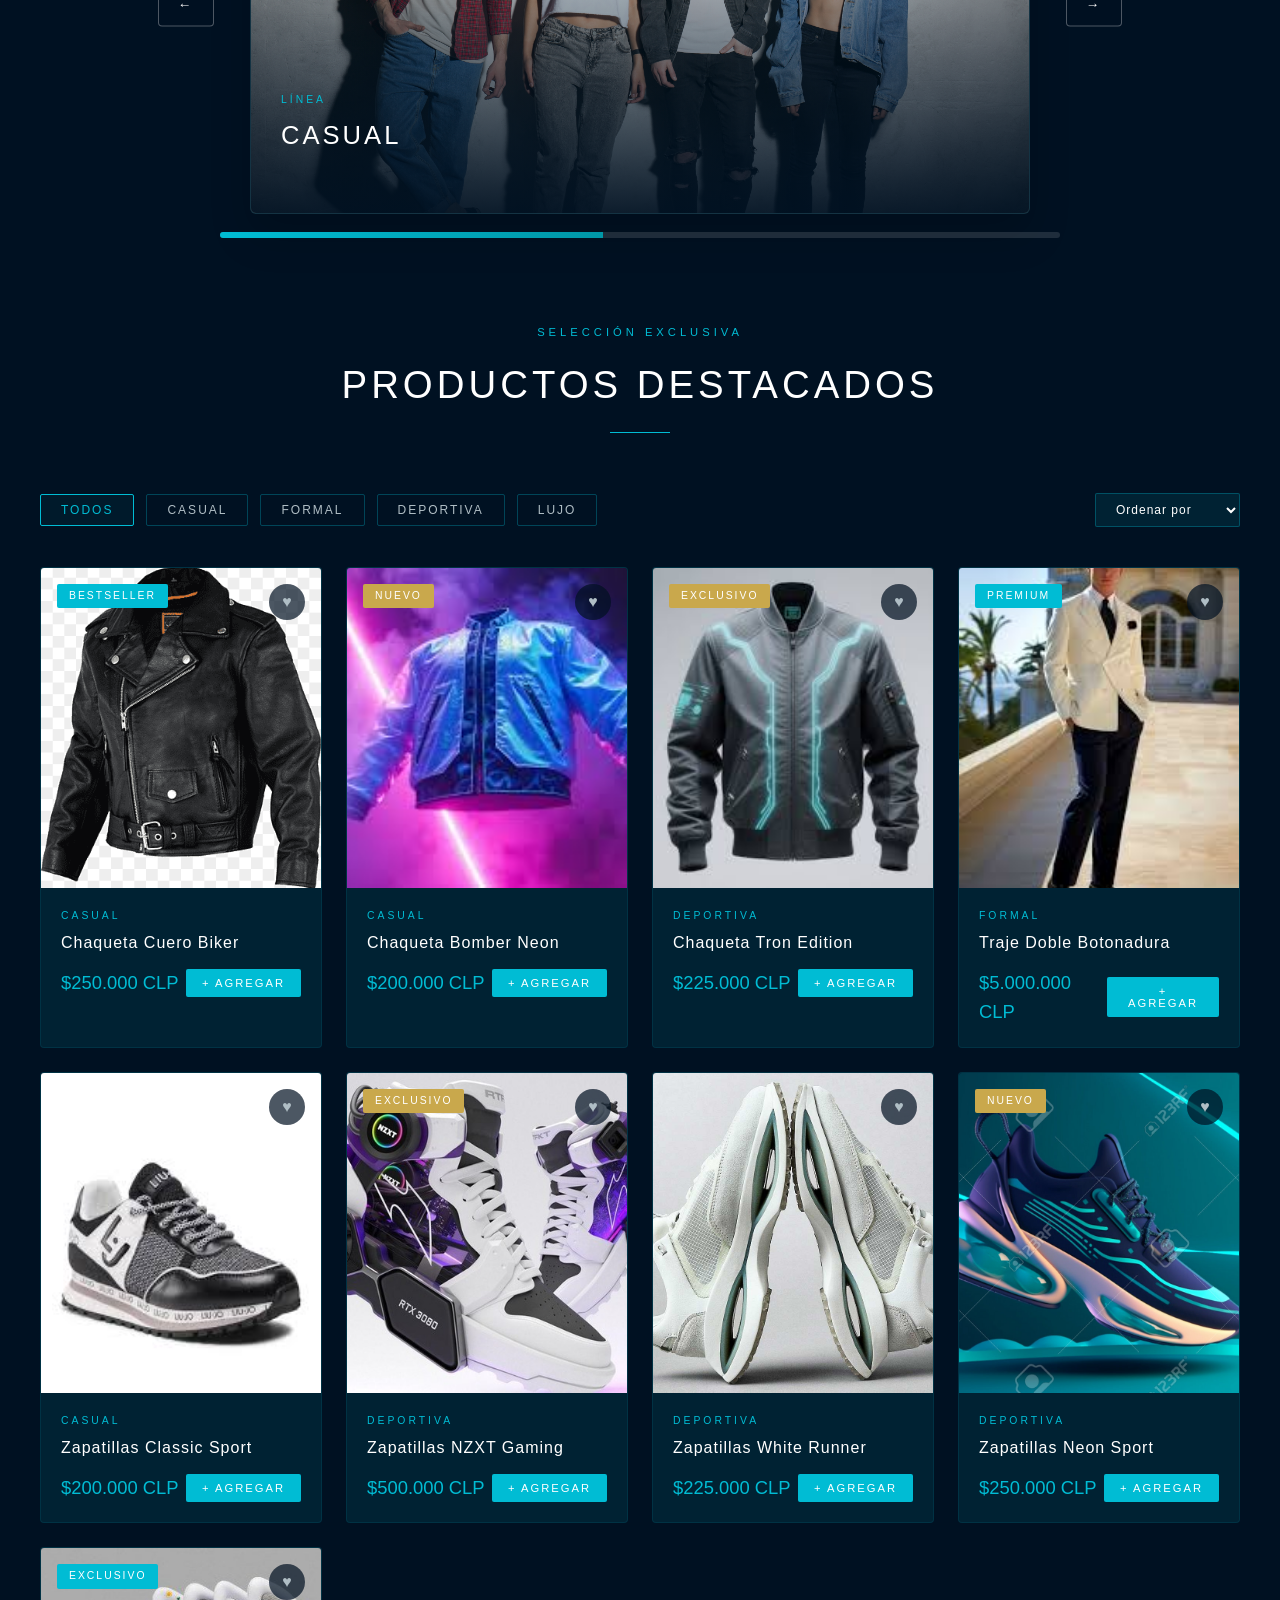
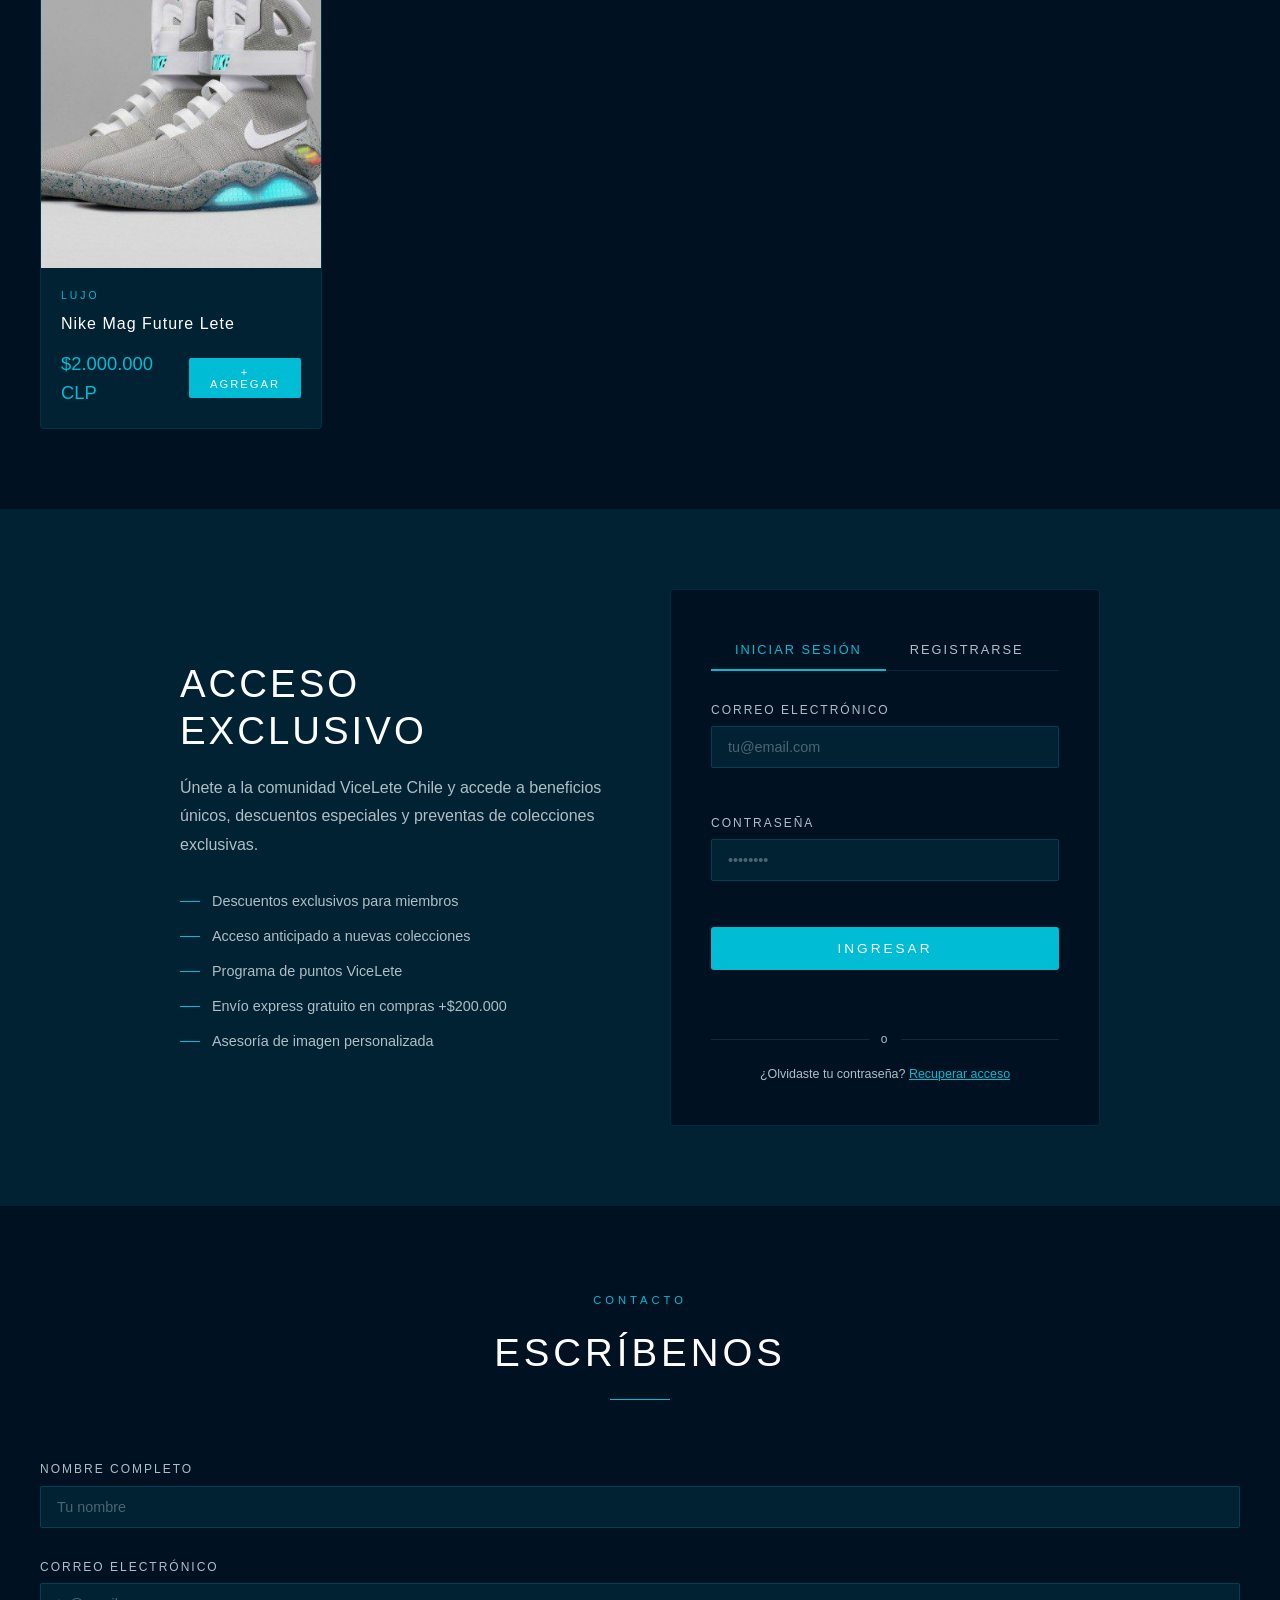
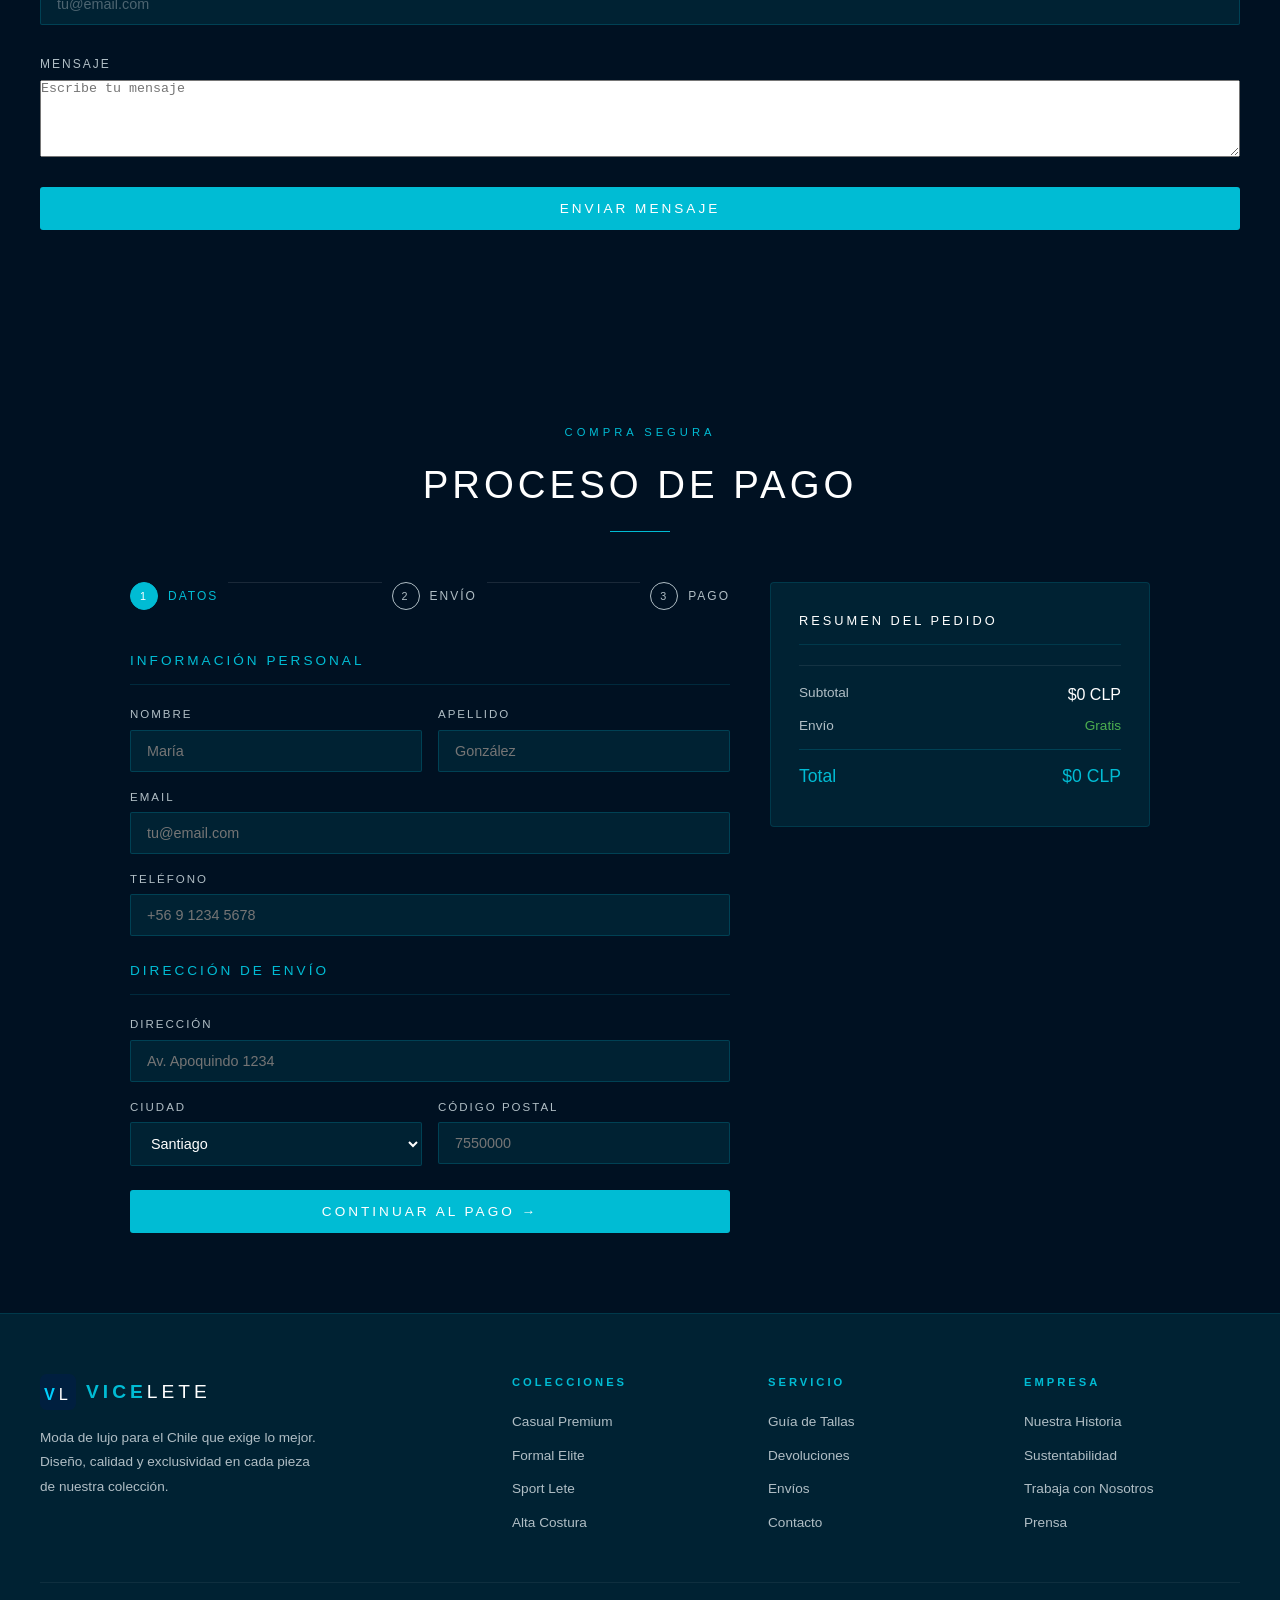
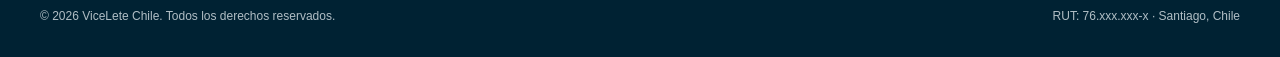
==== commit b60c8358: "migracion de pagina para ev 3" ====
--- a/pagina/index.html
+++ b/pagina/index.html
@@ -315,7 +315,7 @@
       <ul>
         <li><a href="#">Casual Premium</a></li>
         <li><a href="#">Formal Elite</a></li>
-        <li><a href="#">Sport Luxe</a></li>
+        <li><a href="#">Sport Lete</a></li>
         <li><a href="#">Alta Costura</a></li>
       </ul>
     </div>
